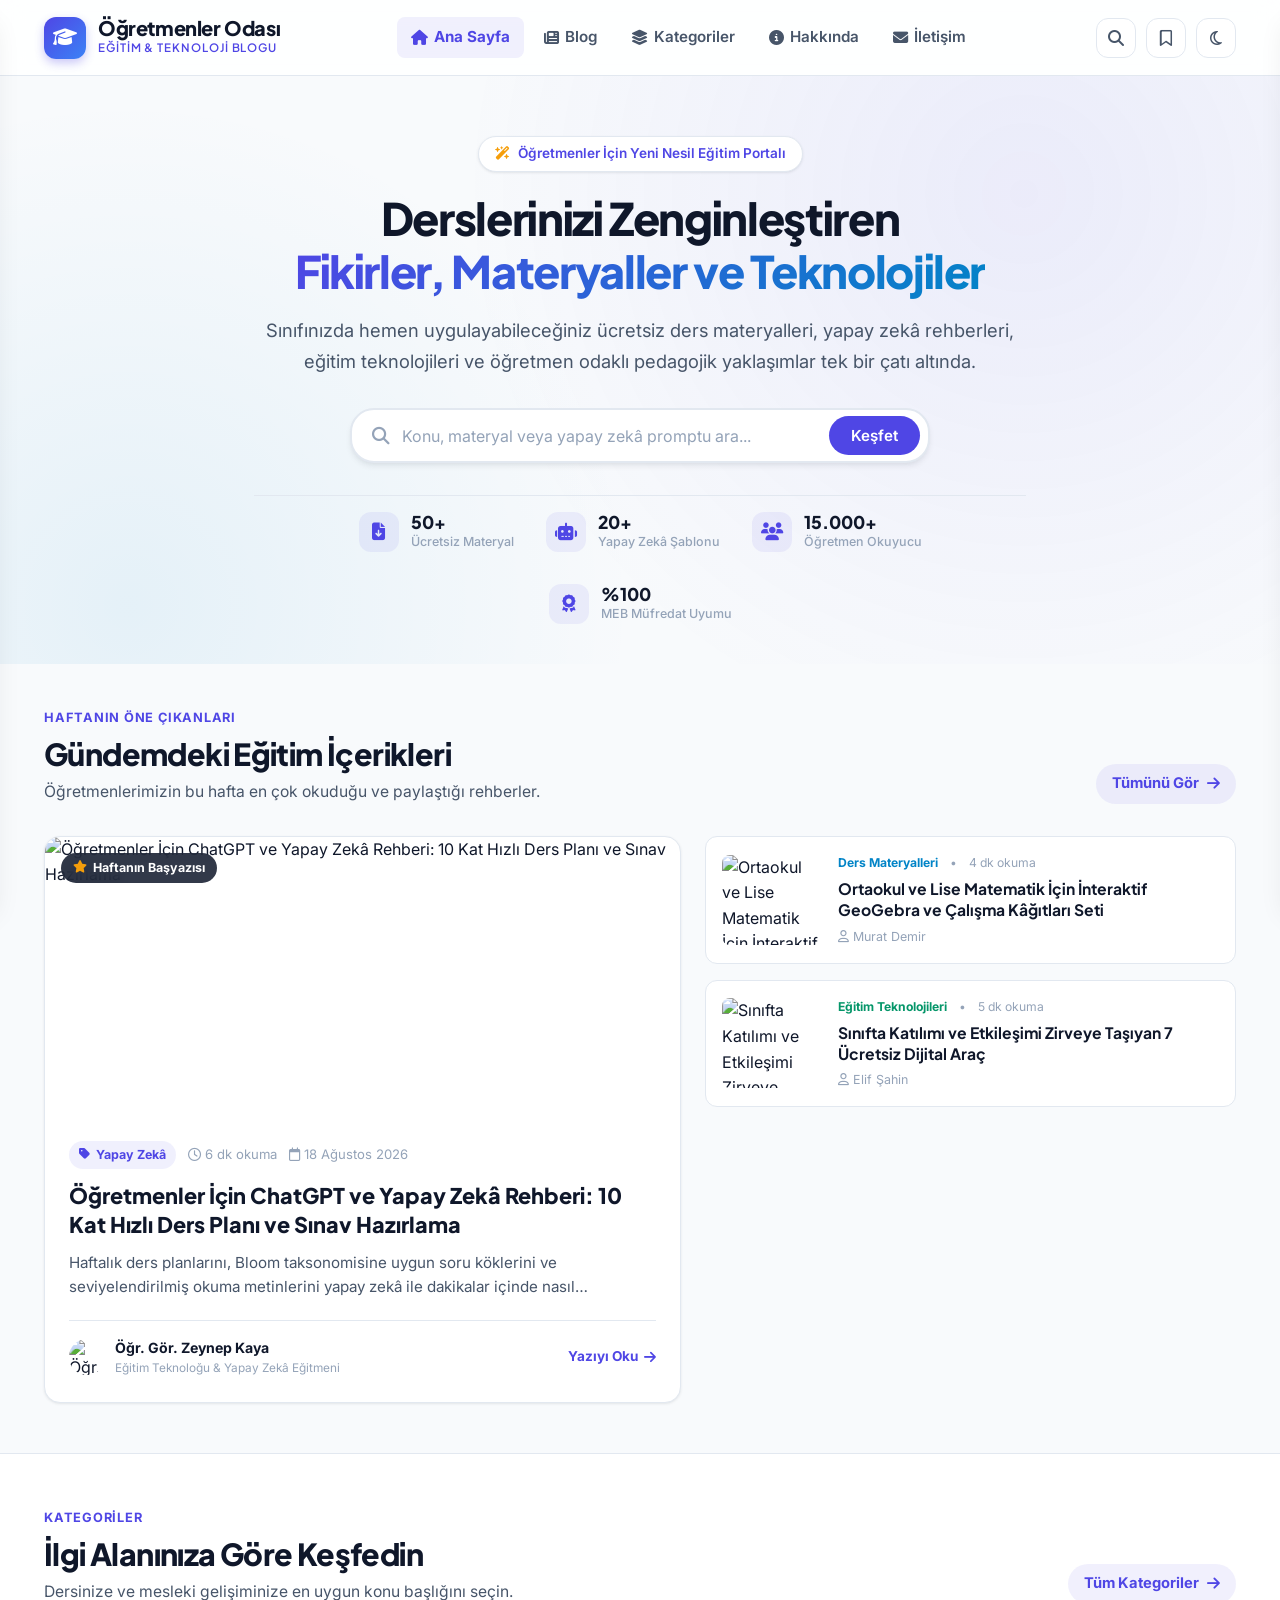
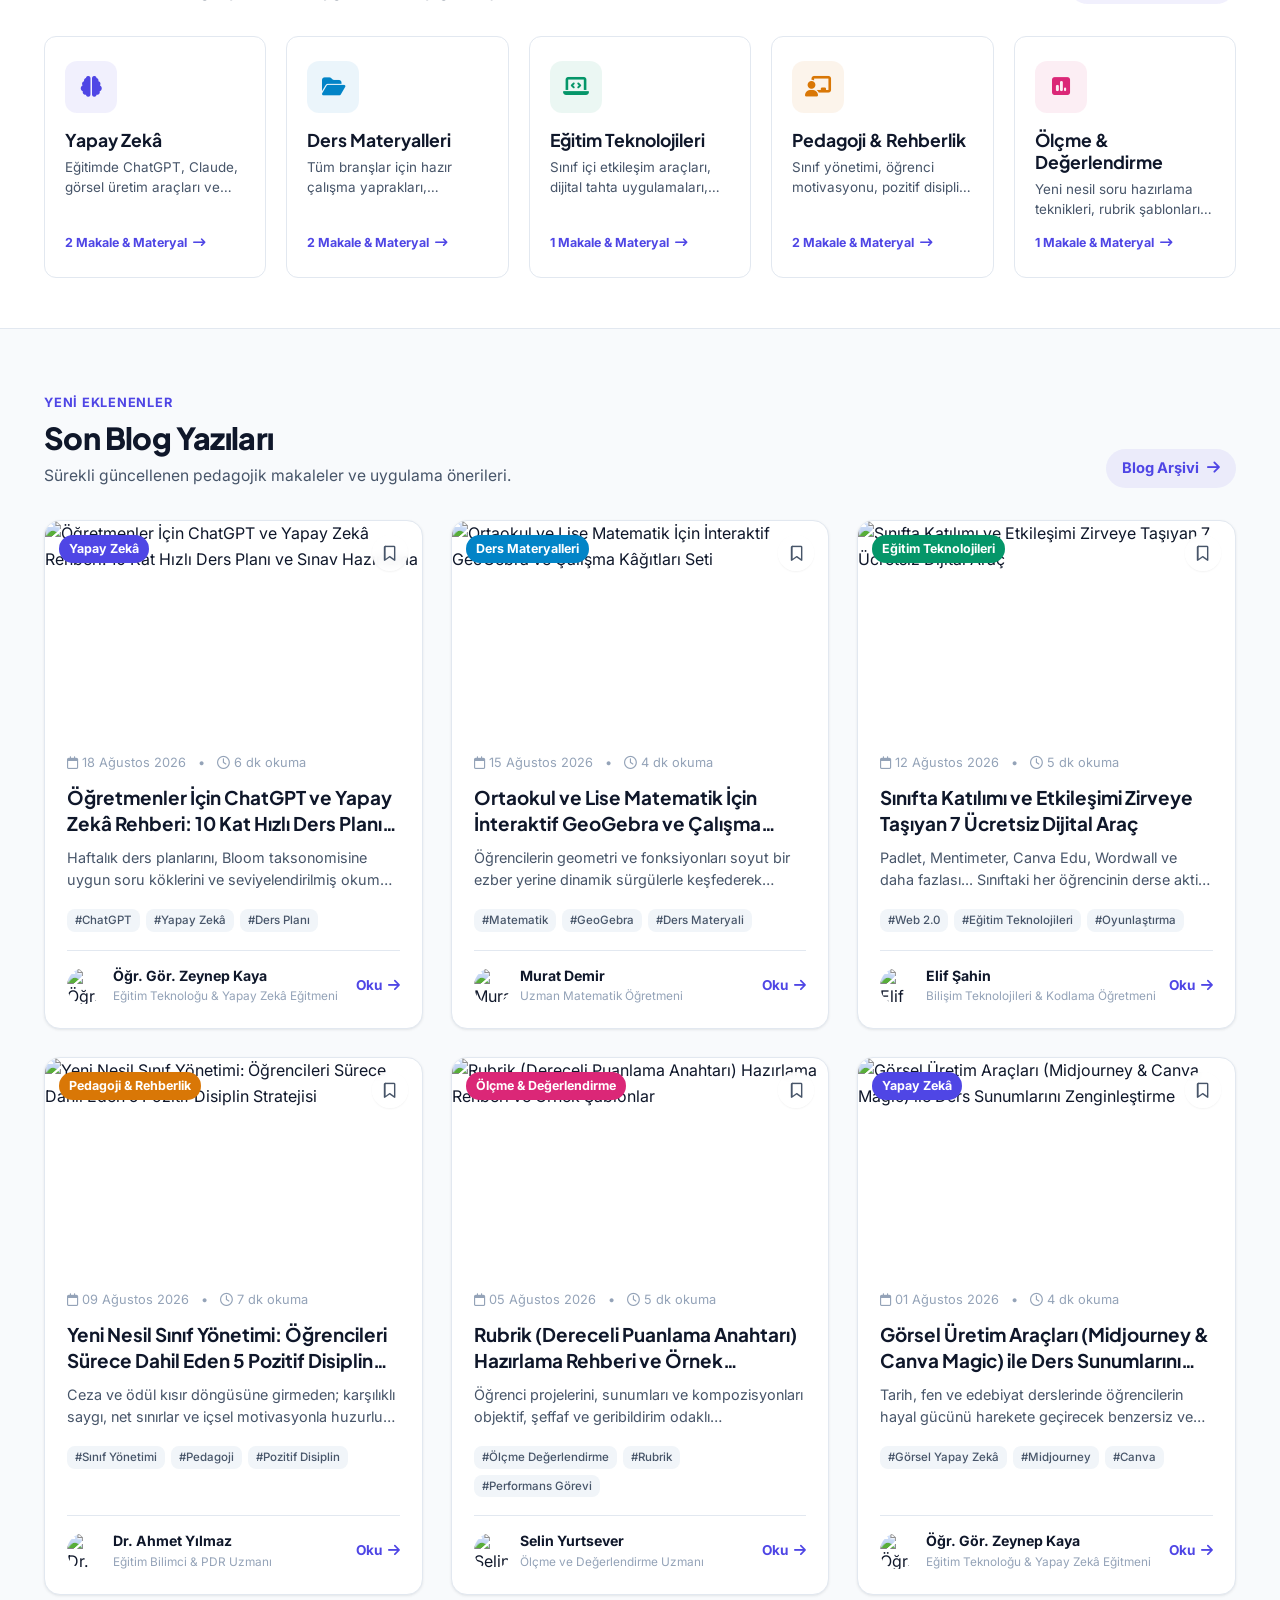
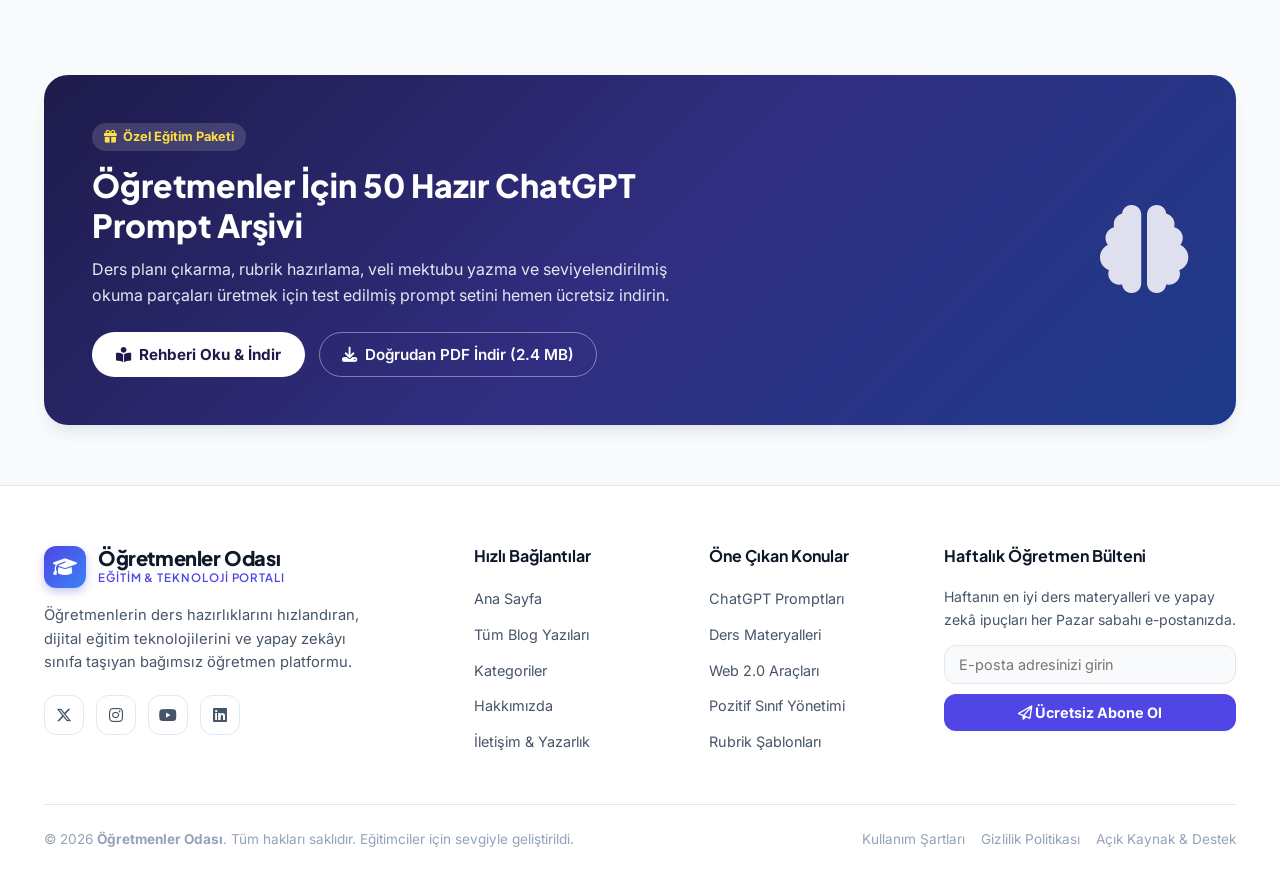
==== index.html @ ae0bd502 "feat: Ogretmenler icin modern egitim blogu web sitesi" ====
<!DOCTYPE html>
<html lang="tr" data-theme="light">
<head>
  <meta charset="UTF-8">
  <meta name="viewport" content="width=device-width, initial-scale=1.0">
  <title>Öğretmenler Odası | Modern Eğitim & Pedagoji Blogu</title>
  <meta name="description" content="Öğretmenler için ders materyalleri, eğitim teknolojileri, sınıfta yapay zekâ uygulamaları ve pedagojik rehberlik platformu.">
  
  <!-- Favicon -->
  <link rel="icon" href="data:image/svg+xml,<svg xmlns=%22http://www.w3.org/2000/svg%22 viewBox=%220 0 100 100%22><text y=%22.9em%22 font-size=%2290%22>🎓</text></svg>">
  
  <!-- FontAwesome 6 (CDN) -->
  <link rel="stylesheet" href="https://cdnjs.cloudflare.com/ajax/libs/font-awesome/6.5.1/css/all.min.css">
  
  <!-- Ana CSS -->
  <link rel="stylesheet" href="styles.css">
</head>
<body>

  <!-- ==========================================================================
       ÜST MENÜ / HEADER
       ========================================================================== -->
  <header class="site-header">
    <div class="container header-inner">
      <!-- Logo -->
      <a href="#home" class="brand-logo" onclick="navigateTo('home')">
        <div class="brand-icon">
          <i class="fa-solid fa-graduation-cap"></i>
        </div>
        <div class="brand-text">
          <span class="brand-title">Öğretmenler Odası</span>
          <span class="brand-subtitle">Eğitim & Teknoloji Blogu</span>
        </div>
      </a>

      <!-- Masaüstü Navigasyon -->
      <nav class="main-nav" aria-label="Ana Menü">
        <a href="#home" class="nav-link active" data-nav="home" onclick="navigateTo('home')">
          <i class="fa-solid fa-house"></i> Ana Sayfa
        </a>
        <a href="#blog" class="nav-link" data-nav="blog" onclick="navigateTo('blog')">
          <i class="fa-solid fa-newspaper"></i> Blog
        </a>
        <a href="#categories" class="nav-link" data-nav="categories" onclick="navigateTo('categories')">
          <i class="fa-solid fa-layer-group"></i> Kategoriler
        </a>
        <a href="#about" class="nav-link" data-nav="about" onclick="navigateTo('about')">
          <i class="fa-solid fa-circle-info"></i> Hakkında
        </a>
        <a href="#contact" class="nav-link" data-nav="contact" onclick="navigateTo('contact')">
          <i class="fa-solid fa-envelope"></i> İletişim
        </a>
      </nav>

      <!-- Aksiyon Butonları -->
      <div class="header-actions">
        <!-- Hızlı Arama Butonu -->
        <button class="icon-btn" id="btn-quick-search" title="Hızlı Arama (Ctrl+K)" aria-label="Arama">
          <i class="fa-solid fa-magnifying-glass"></i>
        </button>

        <!-- Kaydedilen Yazılar (Bookmarks) -->
        <button class="icon-btn" id="btn-open-bookmarks" title="Kaydedilen Yazılarım" aria-label="Kaydedilenler">
          <i class="fa-regular fa-bookmark"></i>
          <span class="badge-count" id="bookmark-badge-count" style="display: none;">0</span>
        </button>

        <!-- Tema Değiştirici (Dark/Light) -->
        <button class="icon-btn" id="theme-toggle-btn" title="Karanlık/Aydınlık Tema" aria-label="Tema Değiştir">
          <i class="fa-regular fa-moon" id="theme-icon"></i>
        </button>

        <!-- Mobil Menü Butonu -->
        <button class="icon-btn mobile-toggle-btn" id="mobile-menu-btn" aria-label="Menüyü Aç">
          <i class="fa-solid fa-bars"></i>
        </button>
      </div>
    </div>
  </header>

  <!-- ==========================================================================
       ANA İÇERİK ALANI (SPA GÖRÜNÜMLERİ)
       ========================================================================== -->
  <main id="app-main">

    <!-- 1. GÖRÜNÜM: ANA SAYFA -->
    <section id="view-home" class="view-section">
      
      <!-- Hero Alanı -->
      <div class="hero-section">
        <div class="container hero-content">
          <div class="hero-pill">
            <i class="fa-solid fa-wand-magic-sparkles"></i> Öğretmenler İçin Yeni Nesil Eğitim Portalı
          </div>
          <h1 class="hero-title">
            Derslerinizi Zenginleştiren <br>
            <span class="gradient-text">Fikirler, Materyaller ve Teknolojiler</span>
          </h1>
          <p class="hero-description">
            Sınıfınızda hemen uygulayabileceğiniz ücretsiz ders materyalleri, yapay zekâ rehberleri, 
            eğitim teknolojileri ve öğretmen odaklı pedagojik yaklaşımlar tek bir çatı altında.
          </p>

          <!-- Arama Kutusu -->
          <div class="hero-search-wrapper">
            <form class="hero-search-form" onsubmit="event.preventDefault(); handleHeroSearch();">
              <i class="fa-solid fa-magnifying-glass"></i>
              <input type="text" id="hero-search-input" placeholder="Konu, materyal veya yapay zekâ promptu ara...">
              <button type="submit" class="btn-search">Keşfet</button>
            </form>
          </div>

          <!-- İstatistikler -->
          <div class="hero-stats">
            <div class="stat-item">
              <div class="stat-icon"><i class="fa-solid fa-file-arrow-down"></i></div>
              <div>
                <div class="stat-number">50+</div>
                <div class="stat-label">Ücretsiz Materyal</div>
              </div>
            </div>
            <div class="stat-item">
              <div class="stat-icon"><i class="fa-solid fa-robot"></i></div>
              <div>
                <div class="stat-number">20+</div>
                <div class="stat-label">Yapay Zekâ Şablonu</div>
              </div>
            </div>
            <div class="stat-item">
              <div class="stat-icon"><i class="fa-solid fa-users"></i></div>
              <div>
                <div class="stat-number">15.000+</div>
                <div class="stat-label">Öğretmen Okuyucu</div>
              </div>
            </div>
            <div class="stat-item">
              <div class="stat-icon"><i class="fa-solid fa-award"></i></div>
              <div>
                <div class="stat-number">%100</div>
                <div class="stat-label">MEB Müfredat Uyumu</div>
              </div>
            </div>
          </div>
        </div>
      </div>

      <!-- Öne Çıkan İçerikler (Featured Posts) -->
      <section class="featured-section">
        <div class="container">
          <div class="section-header">
            <div class="section-header-left">
              <span class="section-tag">Haftanın Öne Çıkanları</span>
              <h2 class="section-title">Gündemdeki Eğitim İçerikleri</h2>
              <p class="section-subtitle">Öğretmenlerimizin bu hafta en çok okuduğu ve paylaştığı rehberler.</p>
            </div>
            <a href="#blog" class="view-all-link" onclick="navigateTo('blog')">
              Tümünü Gör <i class="fa-solid fa-arrow-right"></i>
            </a>
          </div>

          <div class="featured-grid" id="home-featured-grid">
            <!-- JavaScript ile doldurulacak -->
          </div>
        </div>
      </section>

      <!-- Kategoriler Bölümü -->
      <section class="categories-section">
        <div class="container">
          <div class="section-header">
            <div class="section-header-left">
              <span class="section-tag">Kategoriler</span>
              <h2 class="section-title">İlgi Alanınıza Göre Keşfedin</h2>
              <p class="section-subtitle">Dersinize ve mesleki gelişiminize en uygun konu başlığını seçin.</p>
            </div>
            <a href="#categories" class="view-all-link" onclick="navigateTo('categories')">
              Tüm Kategoriler <i class="fa-solid fa-arrow-right"></i>
            </a>
          </div>

          <div class="categories-grid" id="home-categories-grid">
            <!-- JavaScript ile doldurulacak -->
          </div>
        </div>
      </section>

      <!-- Son Eklenen Blog Yazıları -->
      <section class="recent-posts-section">
        <div class="container">
          <div class="section-header">
            <div class="section-header-left">
              <span class="section-tag">Yeni Eklenenler</span>
              <h2 class="section-title">Son Blog Yazıları</h2>
              <p class="section-subtitle">Sürekli güncellenen pedagojik makaleler ve uygulama önerileri.</p>
            </div>
            <a href="#blog" class="view-all-link" onclick="navigateTo('blog')">
              Blog Arşivi <i class="fa-solid fa-arrow-right"></i>
            </a>
          </div>

          <div class="posts-grid" id="home-recent-grid">
            <!-- JavaScript ile doldurulacak -->
          </div>
        </div>
      </section>

      <!-- Haftanın Materyali & Topluluk Çağrısı (Teacher Toolkit Callout) -->
      <div class="container">
        <div class="teacher-toolkit-banner">
          <div class="toolkit-inner">
            <div class="toolkit-left">
              <span class="toolkit-badge">
                <i class="fa-solid fa-gift"></i> Özel Eğitim Paketi
              </span>
              <h3 class="toolkit-title">Öğretmenler İçin 50 Hazır ChatGPT Prompt Arşivi</h3>
              <p class="toolkit-desc">
                Ders planı çıkarma, rubrik hazırlama, veli mektubu yazma ve seviyelendirilmiş okuma parçaları 
                üretmek için test edilmiş prompt setini hemen ücretsiz indirin.
              </p>
              <div class="toolkit-btn-row">
                <button class="btn-primary-light" onclick="openArticleDetail(1)">
                  <i class="fa-solid fa-book-open-reader"></i> Rehberi Oku & İndir
                </button>
                <button class="btn-outline-white" onclick="openDownloadSimulation('Ogretmenler_Icin_50_Hazir_ChatGPT_Prompt_Sablonu.pdf')">
                  <i class="fa-solid fa-download"></i> Doğrudan PDF İndir (2.4 MB)
                </button>
              </div>
            </div>
            <div class="toolkit-right">
              <div style="font-size: 5.5rem; opacity: 0.85; text-align: center;">
                <i class="fa-solid fa-brain"></i>
              </div>
            </div>
          </div>
        </div>
      </div>

    </section>

    <!-- 2. GÖRÜNÜM: BLOG LİSTESİ VE FİLTRELEME -->
    <section id="view-blog" class="view-section page-container" style="display: none;">
      <div class="container">
        <div class="section-header">
          <div class="section-header-left">
            <span class="section-tag">Blog & Materyaller</span>
            <h1 class="section-title">Eğitim Blogu Yazıları</h1>
            <p class="section-subtitle">Arama yapın, kategorilere göre filtreleyin veya ilginizi çeken yazıyı seçin.</p>
          </div>
        </div>

        <!-- Filtreleme ve Arama Barı -->
        <div class="blog-filter-bar">
          <div class="filter-top-row">
            <!-- Canlı Arama Input -->
            <div class="search-input-box">
              <i class="fa-solid fa-magnifying-glass"></i>
              <input type="text" id="blog-search-input" placeholder="Başlık, etiket veya yazar ara..." oninput="handleFilterChange()">
            </div>

            <!-- Sıralama Dropdown -->
            <div class="sort-dropdown">
              <select id="blog-sort-select" onchange="handleFilterChange()">
                <option value="newest">En Yeniler</option>
                <option value="popular">En Çok Okunanlar</option>
                <option value="likes">En Çok Beğenilenler</option>
              </select>
            </div>
          </div>

          <!-- Kategori Hapları (Pills) -->
          <div class="category-pills-row" id="blog-category-pills">
            <!-- JavaScript ile doldurulacak -->
          </div>
        </div>

        <!-- Sonuç Bilgisi -->
        <div class="results-info-bar">
          <span id="results-count-text">Yazılar yükleniyor...</span>
          <button id="btn-clear-filters" class="reading-btn" style="display:none;" onclick="resetBlogFilters()">
            <i class="fa-solid fa-xmark"></i> Filtreleri Temizle
          </button>
        </div>

        <!-- Blog Kartları Grid -->
        <div class="posts-grid" id="blog-posts-grid">
          <!-- JavaScript ile doldurulacak -->
        </div>

        <!-- Boş Sonuç Durumu -->
        <div class="empty-state" id="blog-empty-state" style="display: none;">
          <div class="empty-icon"><i class="fa-solid fa-search"></i></div>
          <h3>Aradığınız kriterlere uygun yazı bulunamadı</h3>
          <p style="color: var(--text-secondary); margin: 8px 0 16px;">Farklı bir arama terimi deneyebilir veya filtreleri sıfırlayabilirsiniz.</p>
          <button class="btn-primary-light" onclick="resetBlogFilters()">Tüm Yazıları Göster</button>
        </div>
      </div>
    </section>

    <!-- 3. GÖRÜNÜM: KATEGORİLER DETAY REHBERİ -->
    <section id="view-categories" class="view-section page-container" style="display: none;">
      <div class="container">
        <div class="section-header">
          <div class="section-header-left">
            <span class="section-tag">Kategori Rehberi</span>
            <h1 class="section-title">Tüm Eğitim Kategorileri</h1>
            <p class="section-subtitle">İhtiyacınız olan alandaki tüm pedagojik kaynakları ve yazıları listeleyin.</p>
          </div>
        </div>

        <div class="categories-grid" id="full-categories-grid" style="grid-template-columns: repeat(auto-fill, minmax(280px, 1fr));">
          <!-- JavaScript ile doldurulacak -->
        </div>
      </div>
    </section>

    <!-- 4. GÖRÜNÜM: HAKKINDA SAYFASI -->
    <section id="view-about" class="view-section page-container" style="display: none;">
      <div class="container">
        <div class="about-hero">
          <span class="section-tag">Misyonumuz & Vizyonumuz</span>
          <h1 class="section-title" style="font-size: 2.4rem; margin: 10px 0 16px;">Öğretmenlerin Yanında, Geleceğin Sınıflarında</h1>
          <p class="section-subtitle" style="font-size: 1.1rem; line-height: 1.7;">
            Öğretmenler Odası; eğitimcilerin ders hazırlık süreçlerini kolaylaştırmak, dijital pedagojiyi sınıflara taşımak 
            ve öğretmenler arası mesleki dayanışmayı güçlendirmek amacıyla kurulmuş bağımsız bir eğitim platformudur.
          </p>
        </div>

        <!-- Değerlerimiz -->
        <div class="about-values-grid">
          <div class="value-card">
            <div class="value-icon"><i class="fa-solid fa-shield-halved"></i></div>
            <h3>Pedagojik Güvenilirlik</h3>
            <p style="color: var(--text-secondary); font-size: 0.92rem; margin-top: 8px;">
              Paylaşılan her içerik ve materyal, sınıf ortamında test edilmiş ve MEB kazanımlarıyla uyumluluğu doğrulanmış pedagojik temellere dayanır.
            </p>
          </div>
          <div class="value-card">
            <div class="value-icon" style="background: rgba(16, 185, 129, 0.1); color: var(--accent-green);">
              <i class="fa-solid fa-box-open"></i>
            </div>
            <h3>Pratik ve Uygulanabilir</h3>
            <p style="color: var(--text-secondary); font-size: 0.92rem; margin-top: 8px;">
              Teorik bilgi kalabalığı yerine, yarın sabah ilk dersinizde akıllı tahtada hemen kullanabileceğiniz somut çalışma kağıtları ve hazır araçlar sunuyoruz.
            </p>
          </div>
          <div class="value-card">
            <div class="value-icon" style="background: rgba(2, 132, 199, 0.1); color: var(--secondary);">
              <i class="fa-solid fa-handshake-angle"></i>
            </div>
            <h3>Açık ve Ücretsiz Paylaşım</h3>
            <p style="color: var(--text-secondary); font-size: 0.92rem; margin-top: 8px;">
              Eğitimde fırsat eşitliğini destekliyor; tüm öğretmenlerimizin ders materyallerine sınırsız ve ücretsiz erişmesini savunuyoruz.
            </p>
          </div>
        </div>

        <!-- Yazar ve Editör Kadrosu -->
        <div class="section-header" style="margin-top: 60px;">
          <div class="section-header-left">
            <span class="section-tag">Yazarlarımız</span>
            <h2 class="section-title">Eğitimci ve Uzman Kadromuz</h2>
            <p class="section-subtitle">Farklı branş ve kademelerden deneyimli öğretmenlerimiz ve akademisyenlerimiz.</p>
          </div>
        </div>

        <div class="authors-grid" id="about-authors-grid">
          <!-- JavaScript ile doldurulacak -->
        </div>
      </div>
    </section>

    <!-- 5. GÖRÜNÜM: İLETİŞİM VE SSS SAYFASI -->
    <section id="view-contact" class="view-section page-container" style="display: none;">
      <div class="container">
        <div class="section-header">
          <div class="section-header-left">
            <span class="section-tag">Bize Ulaşın</span>
            <h1 class="section-title">İletişim & Katkıda Bulunun</h1>
            <p class="section-subtitle">Sorularınız, materyal önerileriniz veya blog yazarlığı başvurunuz için bize mesaj bırakın.</p>
          </div>
        </div>

        <div class="contact-layout">
          <!-- İletişim Formu -->
          <div class="contact-card">
            <h3 style="font-size: 1.3rem; margin-bottom: 20px; font-weight: 800;">
              <i class="fa-regular fa-paper-plane" style="color: var(--primary); margin-right: 8px;"></i> Mesaj Gönderin
            </h3>
            <form id="contact-form" onsubmit="handleContactSubmit(event)">
              <div class="form-group">
                <label class="form-label" for="contact-name">Adınız Soyadınız *</label>
                <input type="text" id="contact-name" class="form-control" placeholder="Örn: Ayşe Yılmaz" required>
              </div>

              <div class="form-group">
                <label class="form-label" for="contact-email">E-posta Adresiniz *</label>
                <input type="email" id="contact-email" class="form-control" placeholder="ornek@ogretmen.meb.k12.tr" required>
              </div>

              <div class="form-group">
                <label class="form-label" for="contact-branch">Branşınız / Görev Yaptığınız Kademe</label>
                <select id="contact-branch" class="form-control">
                  <option value="sinif">Sınıf Öğretmeni</option>
                  <option value="matematik">Matematik</option>
                  <option value="fen">Fen Bilimleri / Fizik / Kimya / Biyoloji</option>
                  <option value="turkce">Türkçe / Türk Dili ve Edebiyatı</option>
                  <option value="ingilizce">Yabancı Dil</option>
                  <option value="bilisim">Bilişim Teknolojileri</option>
                  <option value="pdr">Rehberlik & Psikolojik Danışmanlık</option>
                  <option value="diger">Diğer Branşlar</option>
                </select>
              </div>

              <div class="form-group">
                <label class="form-label" for="contact-subject">Konu *</label>
                <input type="text" id="contact-subject" class="form-control" placeholder="Örn: Yapay Zekâ Materyali Paylaşımı" required>
              </div>

              <div class="form-group">
                <label class="form-label" for="contact-message">Mesajınız *</label>
                <textarea id="contact-message" class="form-control" placeholder="Mesajınızı, önerinizi veya paylaşmak istediğiniz materyal detayını yazın..." required></textarea>
              </div>

              <button type="submit" class="btn-submit">
                <i class="fa-solid fa-paper-plane"></i> Mesajı Gönder
              </button>
            </form>
          </div>

          <!-- SSS & İletişim Bilgileri -->
          <div>
            <h3 style="font-size: 1.3rem; margin-bottom: 20px; font-weight: 800;">
              <i class="fa-regular fa-circle-question" style="color: var(--primary); margin-right: 8px;"></i> Sıkça Sorulan Sorular
            </h3>
            
            <div class="faq-accordion" id="faq-container">
              <!-- JavaScript ile doldurulacak -->
            </div>

            <!-- Doğrudan İletişim Kutusu -->
            <div style="margin-top: 30px; padding: 24px; background: var(--bg-card); border-radius: var(--radius-lg); border: 1px solid var(--border-subtle);">
              <h4 style="font-size: 1.05rem; margin-bottom: 12px; font-weight: 700;">Topluluk E-postası</h4>
              <p style="color: var(--text-secondary); font-size: 0.9rem; margin-bottom: 12px;">
                Resmi yazışmalar ve kurumsal işbirlikleri için doğrudan bize e-posta yoluyla ulaşabilirsiniz:
              </p>
              <a href="mailto:iletisim@ogretmenlerodasi.org" style="color: var(--primary); font-weight: 700; font-size: 0.95rem; display: inline-flex; align-items: center; gap: 8px;">
                <i class="fa-regular fa-envelope"></i> iletisim@ogretmenlerodasi.org
              </a>
            </div>
          </div>
        </div>
      </div>
    </section>

  </main>

  <!-- ==========================================================================
       BLOG DETAY / OKUYUCU MODAL (SINGLE POST VIEW)
       ========================================================================== -->
  <div class="modal-overlay" id="article-modal" onclick="handleModalBackdropClick(event)">
    <article class="article-modal" role="dialog" aria-modal="true">
      <!-- Modal Üst Çubuk -->
      <div class="article-modal-header">
        <button class="reading-btn" onclick="closeArticleModal()" title="Kapat">
          <i class="fa-solid fa-arrow-left"></i> Geri Dön
        </button>

        <div class="reading-actions">
          <!-- Yazı Boyutu Değiştirici -->
          <button class="reading-btn" id="btn-toggle-font" onclick="toggleFontSize()" title="Yazı Boyutunu Değiştir">
            <i class="fa-solid fa-font"></i> Boyut
          </button>

          <!-- Yer İmi Butonu -->
          <button class="reading-btn" id="btn-modal-bookmark" onclick="toggleModalBookmark()" title="Yer İmlerine Ekle">
            <i class="fa-regular fa-bookmark"></i> <span id="modal-bookmark-text">Kaydet</span>
          </button>

          <!-- Bağlantı Kopyala / Paylaş -->
          <button class="reading-btn" onclick="shareCurrentArticle()" title="Bağlantıyı Kopyala">
            <i class="fa-solid fa-share-nodes"></i> Paylaş
          </button>

          <!-- Kapat Çarpı -->
          <button class="icon-btn" onclick="closeArticleModal()" aria-label="Kapat" style="width: 32px; height: 32px;">
            <i class="fa-solid fa-xmark"></i>
          </button>
        </div>
      </div>

      <!-- Modal İçeriği -->
      <div class="article-modal-body" id="article-modal-body">
        <!-- JavaScript ile dinamik olarak doldurulacak -->
      </div>
    </article>
  </div>

  <!-- ==========================================================================
       KAYDEDİLENLER (BOOKMARKS) DRAWER
       ========================================================================== -->
  <div class="drawer-backdrop" id="bookmarks-backdrop" onclick="closeBookmarksDrawer()"></div>
  <aside class="side-drawer" id="bookmarks-drawer" aria-label="Kaydedilen Yazılar">
    <div class="drawer-header">
      <h3 class="drawer-title">
        <i class="fa-solid fa-bookmark" style="color: var(--primary);"></i> Kaydedilen Yazılarım
      </h3>
      <button class="icon-btn" onclick="closeBookmarksDrawer()" aria-label="Kapat" style="width: 32px; height: 32px;">
        <i class="fa-solid fa-xmark"></i>
      </button>
    </div>
    <div class="drawer-body" id="bookmarks-drawer-body">
      <!-- JavaScript ile doldurulacak -->
    </div>
  </aside>

  <!-- ==========================================================================
       MOBİL MENÜ DRAWER
       ========================================================================== -->
  <div class="drawer-backdrop" id="mobile-drawer-backdrop" onclick="closeMobileMenu()"></div>
  <aside class="side-drawer" id="mobile-drawer" style="right: auto; left: 0; transform: translateX(-100%);" aria-label="Mobil Menü">
    <div class="drawer-header">
      <div class="brand-logo">
        <div class="brand-icon" style="width:34px; height:34px; font-size:1rem;">
          <i class="fa-solid fa-graduation-cap"></i>
        </div>
        <span class="brand-title" style="font-size: 1.1rem;">Öğretmenler Odası</span>
      </div>
      <button class="icon-btn" onclick="closeMobileMenu()" aria-label="Kapat" style="width: 32px; height: 32px;">
        <i class="fa-solid fa-xmark"></i>
      </button>
    </div>
    <div class="drawer-body" style="gap: 8px;">
      <a href="#home" class="nav-link" onclick="navigateTo('home'); closeMobileMenu();">
        <i class="fa-solid fa-house"></i> Ana Sayfa
      </a>
      <a href="#blog" class="nav-link" onclick="navigateTo('blog'); closeMobileMenu();">
        <i class="fa-solid fa-newspaper"></i> Blog Yazıları
      </a>
      <a href="#categories" class="nav-link" onclick="navigateTo('categories'); closeMobileMenu();">
        <i class="fa-solid fa-layer-group"></i> Kategoriler
      </a>
      <a href="#about" class="nav-link" onclick="navigateTo('about'); closeMobileMenu();">
        <i class="fa-solid fa-circle-info"></i> Hakkında
      </a>
      <a href="#contact" class="nav-link" onclick="navigateTo('contact'); closeMobileMenu();">
        <i class="fa-solid fa-envelope"></i> İletişim
      </a>

      <hr style="border: 0; border-top: 1px solid var(--border-subtle); margin: 16px 0;">
      
      <div style="font-size: 0.82rem; font-weight: 700; color: var(--text-muted); text-transform: uppercase; margin-bottom: 8px;">
        Popüler Kategoriler
      </div>
      <button class="nav-link" onclick="filterByCategory('yapay-zeka'); closeMobileMenu();" style="text-align:left; width: 100%;">
        <i class="fa-solid fa-brain" style="color: var(--primary);"></i> Yapay Zekâ
      </button>
      <button class="nav-link" onclick="filterByCategory('ders-materyalleri'); closeMobileMenu();" style="text-align:left; width: 100%;">
        <i class="fa-solid fa-folder-open" style="color: var(--secondary);"></i> Ders Materyalleri
      </button>
      <button class="nav-link" onclick="filterByCategory('egitim-teknolojileri'); closeMobileMenu();" style="text-align:left; width: 100%;">
        <i class="fa-solid fa-laptop-code" style="color: var(--accent-green);"></i> Eğitim Teknolojileri
      </button>
    </div>
  </aside>

  <!-- ==========================================================================
       TOAST BİLDİRİM KAPSAYICISI
       ========================================================================== -->
  <div class="toast-container" id="toast-container"></div>

  <!-- ==========================================================================
       SİTE ALTI / FOOTER
       ========================================================================== -->
  <footer class="site-footer">
    <div class="container">
      <div class="footer-top">
        <div class="footer-brand">
          <div class="brand-logo">
            <div class="brand-icon">
              <i class="fa-solid fa-graduation-cap"></i>
            </div>
            <div class="brand-text">
              <span class="brand-title">Öğretmenler Odası</span>
              <span class="brand-subtitle">Eğitim & Teknoloji Portalı</span>
            </div>
          </div>
          <p>
            Öğretmenlerin ders hazırlıklarını hızlandıran, dijital eğitim teknolojilerini ve yapay zekâyı 
            sınıfa taşıyan bağımsız öğretmen platformu.
          </p>
          <div style="display: flex; gap: 12px;">
            <a href="#" class="icon-btn" title="Twitter / X" aria-label="Twitter"><i class="fa-brands fa-x-twitter"></i></a>
            <a href="#" class="icon-btn" title="Instagram" aria-label="Instagram"><i class="fa-brands fa-instagram"></i></a>
            <a href="#" class="icon-btn" title="YouTube" aria-label="YouTube"><i class="fa-brands fa-youtube"></i></a>
            <a href="#" class="icon-btn" title="LinkedIn" aria-label="LinkedIn"><i class="fa-brands fa-linkedin"></i></a>
          </div>
        </div>

        <div>
          <h4 class="footer-col-title">Hızlı Bağlantılar</h4>
          <ul class="footer-links">
            <li><a href="#home" onclick="navigateTo('home')">Ana Sayfa</a></li>
            <li><a href="#blog" onclick="navigateTo('blog')">Tüm Blog Yazıları</a></li>
            <li><a href="#categories" onclick="navigateTo('categories')">Kategoriler</a></li>
            <li><a href="#about" onclick="navigateTo('about')">Hakkımızda</a></li>
            <li><a href="#contact" onclick="navigateTo('contact')">İletişim & Yazarlık</a></li>
          </ul>
        </div>

        <div>
          <h4 class="footer-col-title">Öne Çıkan Konular</h4>
          <ul class="footer-links">
            <li><a href="#blog" onclick="filterByCategory('yapay-zeka')">ChatGPT Promptları</a></li>
            <li><a href="#blog" onclick="filterByCategory('ders-materyalleri')">Ders Materyalleri</a></li>
            <li><a href="#blog" onclick="filterByCategory('egitim-teknolojileri')">Web 2.0 Araçları</a></li>
            <li><a href="#blog" onclick="filterByCategory('pedagoji-rehberlik')">Pozitif Sınıf Yönetimi</a></li>
            <li><a href="#blog" onclick="filterByCategory('olcme-degerlendirme')">Rubrik Şablonları</a></li>
          </ul>
        </div>

        <div>
          <h4 class="footer-col-title">Haftalık Öğretmen Bülteni</h4>
          <p style="color: var(--text-secondary); font-size: 0.88rem; margin-bottom: 14px;">
            Haftanın en iyi ders materyalleri ve yapay zekâ ipuçları her Pazar sabahı e-postanızda.
          </p>
          <form class="newsletter-form" onsubmit="handleNewsletterSubmit(event)">
            <input type="email" class="newsletter-input" id="newsletter-email" placeholder="E-posta adresinizi girin" required>
            <button type="submit" class="btn-newsletter">
              <i class="fa-regular fa-paper-plane"></i> Ücretsiz Abone Ol
            </button>
          </form>
        </div>
      </div>

      <div class="footer-bottom">
        <div>
          © 2026 <strong>Öğretmenler Odası</strong>. Tüm hakları saklıdır. Eğitimciler için sevgiyle geliştirildi.
        </div>
        <div style="display: flex; gap: 16px;">
          <a href="#about" onclick="navigateTo('about')">Kullanım Şartları</a>
          <a href="#about" onclick="navigateTo('about')">Gizlilik Politikası</a>
          <a href="#contact" onclick="navigateTo('contact')">Açık Kaynak & Destek</a>
        </div>
      </div>
    </div>
  </footer>

  <!-- Veri Dosyası -->
  <script src="data/posts.js"></script>
  <!-- Ana JavaScript Uygulaması -->
  <script src="app.js"></script>
</body>
</html>
---- styles.css ----
/* ==========================================================================
   ÖĞRETMENLER İÇİN EĞİTİM BLOGU - MODERN TASARIM SİSTEMİ (STYLES.CSS)
   ========================================================================== */

/* Google Fonts Import */
@import url('https://fonts.googleapis.com/css2?family=Inter:wght@300;400;500;600;700&family=Plus+Jakarta+Sans:wght@500;600;700;800&family=Fira+Code:wght@400;500&display=swap');

:root {
  /* Renk Paleti - Light Mode */
  --primary: #4f46e5;
  --primary-hover: #4338ca;
  --primary-light: rgba(79, 70, 229, 0.08);
  --primary-border: rgba(79, 70, 229, 0.2);

  --secondary: #0284c7;
  --secondary-light: rgba(2, 132, 199, 0.08);

  --accent-green: #10b981;
  --accent-amber: #f59e0b;
  --accent-rose: #f43f5e;

  /* Zemin ve Yüzeyler */
  --bg-main: #f8fafc;
  --bg-surface: #ffffff;
  --bg-card: #ffffff;
  --bg-elevated: #ffffff;
  --bg-muted: #f1f5f9;
  --bg-input: #f8fafc;

  /* Metin Renkleri */
  --text-primary: #0f172a;
  --text-secondary: #475569;
  --text-muted: #94a3b8;
  --text-inverse: #ffffff;

  /* Çerçeve & Ayırıcılar */
  --border-subtle: #e2e8f0;
  --border-strong: #cbd5e1;

  /* Gölgeler */
  --shadow-xs: 0 1px 2px 0 rgba(0, 0, 0, 0.05);
  --shadow-sm: 0 1px 3px 0 rgba(15, 23, 42, 0.08), 0 1px 2px -1px rgba(15, 23, 42, 0.05);
  --shadow-md: 0 4px 6px -1px rgba(15, 23, 42, 0.08), 0 2px 4px -2px rgba(15, 23, 42, 0.05);
  --shadow-lg: 0 10px 15px -3px rgba(15, 23, 42, 0.08), 0 4px 6px -4px rgba(15, 23, 42, 0.04);
  --shadow-xl: 0 20px 25px -5px rgba(15, 23, 42, 0.08), 0 8px 10px -6px rgba(15, 23, 42, 0.04);
  --shadow-card-hover: 0 12px 24px -4px rgba(79, 70, 229, 0.12), 0 4px 8px -2px rgba(15, 23, 42, 0.06);

  /* Tipografi */
  --font-sans: 'Inter', -apple-system, BlinkMacSystemFont, 'Segoe UI', Roboto, sans-serif;
  --font-heading: 'Plus Jakarta Sans', -apple-system, BlinkMacSystemFont, sans-serif;
  --font-mono: 'Fira Code', monospace;

  /* Boyutlar ve Geçişler */
  --radius-sm: 8px;
  --radius-md: 12px;
  --radius-lg: 16px;
  --radius-xl: 24px;
  --radius-full: 9999px;

  --transition-fast: 0.15s ease;
  --transition-normal: 0.25s cubic-bezier(0.4, 0, 0.2, 1);
  --transition-slow: 0.4s cubic-bezier(0.4, 0, 0.2, 1);

  --max-width: 1240px;
  --header-height: 76px;
}

/* Dark Mode Teması */
[data-theme="dark"] {
  --primary: #6366f1;
  --primary-hover: #818cf8;
  --primary-light: rgba(99, 102, 241, 0.15);
  --primary-border: rgba(99, 102, 241, 0.3);

  --secondary: #38bdf8;
  --secondary-light: rgba(56, 189, 248, 0.12);

  --bg-main: #0b0f19;
  --bg-surface: #111827;
  --bg-card: #151d2f;
  --bg-elevated: #1e293b;
  --bg-muted: #1e293b;
  --bg-input: #151d2f;

  --text-primary: #f8fafc;
  --text-secondary: #cbd5e1;
  --text-muted: #64748b;

  --border-subtle: #1e293b;
  --border-strong: #334155;

  --shadow-sm: 0 1px 3px 0 rgba(0, 0, 0, 0.4);
  --shadow-md: 0 4px 6px -1px rgba(0, 0, 0, 0.5);
  --shadow-lg: 0 10px 15px -3px rgba(0, 0, 0, 0.6);
  --shadow-card-hover: 0 14px 28px -4px rgba(0, 0, 0, 0.7), 0 0 15px rgba(99, 102, 241, 0.2);
}

/* ==========================================================================
   GENEL SIFIRLAMA & TEMEL STILLER
   ========================================================================== */
*, *::before, *::after {
  box-sizing: border-box;
  margin: 0;
  padding: 0;
}

html {
  font-size: 16px;
  scroll-behavior: smooth;
  -webkit-text-size-adjust: 100%;
}

body {
  font-family: var(--font-sans);
  background-color: var(--bg-main);
  color: var(--text-primary);
  line-height: 1.6;
  min-height: 100vh;
  display: flex;
  flex-direction: column;
  transition: background-color var(--transition-normal), color var(--transition-normal);
  overflow-x: hidden;
}

a {
  color: inherit;
  text-decoration: none;
  transition: color var(--transition-fast);
}

img {
  max-width: 100%;
  height: auto;
  display: block;
}

button, input, select, textarea {
  font-family: inherit;
  font-size: inherit;
  outline: none;
  border: none;
}

button {
  cursor: pointer;
  background: none;
}

h1, h2, h3, h4, h5, h6 {
  font-family: var(--font-heading);
  color: var(--text-primary);
  font-weight: 700;
  line-height: 1.25;
}

.container {
  width: 100%;
  max-width: var(--max-width);
  margin: 0 auto;
  padding: 0 24px;
}

/* ==========================================================================
   HEADER & NAVBAR
   ========================================================================== */
.site-header {
  position: sticky;
  top: 0;
  z-index: 1000;
  background: rgba(255, 255, 255, 0.85);
  backdrop-filter: blur(12px);
  -webkit-backdrop-filter: blur(12px);
  border-bottom: 1px solid var(--border-subtle);
  height: var(--header-height);
  transition: background-color var(--transition-normal), border-color var(--transition-normal);
}

[data-theme="dark"] .site-header {
  background: rgba(17, 24, 39, 0.88);
}

.header-inner {
  display: flex;
  align-items: center;
  justify-content: space-between;
  height: 100%;
  gap: 20px;
}

/* Logo */
.brand-logo {
  display: flex;
  align-items: center;
  gap: 12px;
  text-decoration: none;
  font-family: var(--font-heading);
  font-weight: 800;
  font-size: 1.25rem;
  color: var(--text-primary);
}

.brand-icon {
  width: 42px;
  height: 42px;
  background: linear-gradient(135deg, var(--primary) 0%, #3b82f6 100%);
  color: #ffffff;
  border-radius: var(--radius-md);
  display: flex;
  align-items: center;
  justify-content: center;
  font-size: 1.2rem;
  box-shadow: 0 4px 10px rgba(79, 70, 229, 0.3);
}

.brand-text {
  display: flex;
  flex-direction: column;
}

.brand-title {
  letter-spacing: -0.02em;
  font-weight: 800;
  line-height: 1.1;
}

.brand-subtitle {
  font-size: 0.72rem;
  font-weight: 600;
  color: var(--primary);
  text-transform: uppercase;
  letter-spacing: 0.08em;
}

/* Navigasyon Linkleri */
.main-nav {
  display: flex;
  align-items: center;
  gap: 6px;
}

.nav-link {
  font-weight: 600;
  font-size: 0.95rem;
  color: var(--text-secondary);
  padding: 8px 14px;
  border-radius: var(--radius-sm);
  transition: all var(--transition-fast);
  display: flex;
  align-items: center;
  gap: 6px;
}

.nav-link:hover {
  color: var(--primary);
  background-color: var(--primary-light);
}

.nav-link.active {
  color: var(--primary);
  background-color: var(--primary-light);
  font-weight: 700;
}

/* Header Sağ Butonlar */
.header-actions {
  display: flex;
  align-items: center;
  gap: 10px;
}

.icon-btn {
  width: 40px;
  height: 40px;
  border-radius: var(--radius-md);
  border: 1px solid var(--border-subtle);
  background: var(--bg-surface);
  color: var(--text-secondary);
  display: flex;
  align-items: center;
  justify-content: center;
  font-size: 1rem;
  transition: all var(--transition-fast);
  position: relative;
}

.icon-btn:hover {
  color: var(--primary);
  border-color: var(--primary-border);
  background: var(--primary-light);
  transform: translateY(-1px);
}

.badge-count {
  position: absolute;
  top: -4px;
  right: -4px;
  background: var(--primary);
  color: #fff;
  font-size: 0.68rem;
  font-weight: 700;
  width: 18px;
  height: 18px;
  border-radius: 50%;
  display: flex;
  align-items: center;
  justify-content: center;
}

.mobile-toggle-btn {
  display: none;
}

/* ==========================================================================
   HERO BÖLÜMÜ (ANA SAYFA)
   ========================================================================== */
.hero-section {
  padding: 60px 0 40px;
  position: relative;
  overflow: hidden;
  background: radial-gradient(circle at 80% 20%, var(--primary-light) 0%, transparent 50%),
              radial-gradient(circle at 10% 90%, var(--secondary-light) 0%, transparent 40%);
}

.hero-content {
  text-align: center;
  max-width: 820px;
  margin: 0 auto;
}

.hero-pill {
  display: inline-flex;
  align-items: center;
  gap: 8px;
  background: var(--bg-surface);
  border: 1px solid var(--border-subtle);
  padding: 6px 16px;
  border-radius: var(--radius-full);
  font-size: 0.85rem;
  font-weight: 600;
  color: var(--primary);
  box-shadow: var(--shadow-sm);
  margin-bottom: 20px;
}

.hero-pill i {
  color: var(--accent-amber);
}

.hero-title {
  font-size: 2.8rem;
  font-weight: 800;
  letter-spacing: -0.03em;
  margin-bottom: 18px;
  color: var(--text-primary);
  line-height: 1.18;
}

.hero-title .gradient-text {
  background: linear-gradient(135deg, var(--primary) 0%, #0284c7 100%);
  -webkit-background-clip: text;
  -webkit-text-fill-color: transparent;
}

.hero-description {
  font-size: 1.15rem;
  color: var(--text-secondary);
  line-height: 1.65;
  margin-bottom: 32px;
  font-weight: 400;
}

/* Hero Arama Kutusu */
.hero-search-wrapper {
  max-width: 580px;
  margin: 0 auto 32px;
  position: relative;
}

.hero-search-form {
  display: flex;
  align-items: center;
  background: var(--bg-surface);
  border: 2px solid var(--border-subtle);
  border-radius: var(--radius-xl);
  padding: 6px 8px 6px 20px;
  box-shadow: var(--shadow-md);
  transition: all var(--transition-fast);
}

.hero-search-form:focus-within {
  border-color: var(--primary);
  box-shadow: 0 0 0 4px var(--primary-light), var(--shadow-md);
}

.hero-search-form i {
  color: var(--text-muted);
  font-size: 1.1rem;
  margin-right: 12px;
}

.hero-search-form input {
  flex: 1;
  background: transparent;
  color: var(--text-primary);
  font-size: 1rem;
}

.hero-search-form input::placeholder {
  color: var(--text-muted);
}

.hero-search-form .btn-search {
  background: var(--primary);
  color: #fff;
  padding: 10px 22px;
  border-radius: var(--radius-full);
  font-weight: 600;
  font-size: 0.95rem;
  transition: all var(--transition-fast);
}

.hero-search-form .btn-search:hover {
  background: var(--primary-hover);
  transform: scale(1.02);
}

/* Hero İstatistik Rozetleri */
.hero-stats {
  display: flex;
  align-items: center;
  justify-content: center;
  gap: 32px;
  flex-wrap: wrap;
  padding-top: 16px;
  border-top: 1px solid var(--border-subtle);
}

.stat-item {
  display: flex;
  align-items: center;
  gap: 12px;
  text-align: left;
}

.stat-icon {
  width: 40px;
  height: 40px;
  border-radius: var(--radius-md);
  background: var(--primary-light);
  color: var(--primary);
  display: flex;
  align-items: center;
  justify-content: center;
  font-size: 1.1rem;
}

.stat-number {
  font-family: var(--font-heading);
  font-weight: 800;
  font-size: 1.1rem;
  color: var(--text-primary);
  line-height: 1.1;
}

.stat-label {
  font-size: 0.78rem;
  color: var(--text-muted);
  font-weight: 500;
}

/* ==========================================================================
   BÖLÜM BAŞLIKLARI (SECTION HEADERS)
   ========================================================================== */
.section-header {
  display: flex;
  align-items: flex-end;
  justify-content: space-between;
  margin-bottom: 32px;
  gap: 20px;
}

.section-header-left {
  max-width: 600px;
}

.section-tag {
  display: inline-block;
  font-size: 0.8rem;
  font-weight: 700;
  text-transform: uppercase;
  letter-spacing: 0.06em;
  color: var(--primary);
  margin-bottom: 6px;
}

.section-title {
  font-size: 1.9rem;
  font-weight: 800;
  letter-spacing: -0.02em;
  color: var(--text-primary);
}

.section-subtitle {
  color: var(--text-secondary);
  font-size: 0.98rem;
  margin-top: 6px;
}

.view-all-link {
  display: inline-flex;
  align-items: center;
  gap: 8px;
  font-weight: 700;
  font-size: 0.92rem;
  color: var(--primary);
  padding: 8px 16px;
  border-radius: var(--radius-full);
  background: var(--primary-light);
  transition: all var(--transition-fast);
  white-space: nowrap;
}

.view-all-link:hover {
  background: var(--primary);
  color: #fff;
  transform: translateX(3px);
}

/* ==========================================================================
   ÖNE ÇIKANLAR (FEATURED POSTS BENTO GRID)
   ========================================================================== */
.featured-section {
  padding: 40px 0 50px;
}

.featured-grid {
  display: grid;
  grid-template-columns: 1.2fr 1fr;
  gap: 24px;
}

.featured-card-main {
  background: var(--bg-card);
  border: 1px solid var(--border-subtle);
  border-radius: var(--radius-lg);
  overflow: hidden;
  box-shadow: var(--shadow-sm);
  display: flex;
  flex-direction: column;
  transition: all var(--transition-normal);
  cursor: pointer;
  position: relative;
}

.featured-card-main:hover {
  transform: translateY(-4px);
  box-shadow: var(--shadow-card-hover);
  border-color: var(--primary-border);
}

.featured-img-wrap {
  position: relative;
  height: 280px;
  overflow: hidden;
}

.featured-img-wrap img {
  width: 100%;
  height: 100%;
  object-fit: cover;
  transition: transform var(--transition-slow);
}

.featured-card-main:hover .featured-img-wrap img {
  transform: scale(1.04);
}

.featured-badge {
  position: absolute;
  top: 16px;
  left: 16px;
  background: rgba(15, 23, 42, 0.85);
  backdrop-filter: blur(8px);
  color: #fff;
  padding: 5px 12px;
  border-radius: var(--radius-full);
  font-size: 0.78rem;
  font-weight: 700;
  display: flex;
  align-items: center;
  gap: 6px;
}

.featured-badge i {
  color: var(--accent-amber);
}

.featured-content {
  padding: 24px;
  display: flex;
  flex-direction: column;
  flex: 1;
}

.card-meta {
  display: flex;
  align-items: center;
  gap: 12px;
  font-size: 0.82rem;
  color: var(--text-muted);
  margin-bottom: 12px;
}

.category-tag {
  display: inline-flex;
  align-items: center;
  gap: 6px;
  font-size: 0.78rem;
  font-weight: 700;
  padding: 4px 10px;
  border-radius: var(--radius-full);
  text-transform: capitalize;
}

.card-title {
  font-size: 1.35rem;
  font-weight: 800;
  margin-bottom: 12px;
  line-height: 1.35;
  color: var(--text-primary);
  transition: color var(--transition-fast);
}

.featured-card-main:hover .card-title {
  color: var(--primary);
}

.card-excerpt {
  color: var(--text-secondary);
  font-size: 0.95rem;
  line-height: 1.6;
  margin-bottom: 20px;
  display: -webkit-box;
  -webkit-line-clamp: 2;
  -webkit-box-orient: vertical;
  overflow: hidden;
}

.card-footer {
  margin-top: auto;
  display: flex;
  align-items: center;
  justify-content: space-between;
  padding-top: 16px;
  border-top: 1px solid var(--border-subtle);
}

.author-info {
  display: flex;
  align-items: center;
  gap: 10px;
}

.author-avatar {
  width: 36px;
  height: 36px;
  border-radius: 50%;
  object-fit: cover;
}

.author-name {
  font-weight: 700;
  font-size: 0.88rem;
  color: var(--text-primary);
}

.author-role {
  font-size: 0.74rem;
  color: var(--text-muted);
}

/* Featured Yan Liste Kartları */
.featured-sidebar {
  display: flex;
  flex-direction: column;
  gap: 16px;
}

.featured-card-mini {
  background: var(--bg-card);
  border: 1px solid var(--border-subtle);
  border-radius: var(--radius-md);
  padding: 16px;
  display: flex;
  gap: 16px;
  align-items: center;
  transition: all var(--transition-fast);
  cursor: pointer;
}

.featured-card-mini:hover {
  transform: translateX(4px);
  border-color: var(--primary-border);
  box-shadow: var(--shadow-md);
}

.mini-thumb {
  width: 100px;
  height: 90px;
  border-radius: var(--radius-sm);
  overflow: hidden;
  flex-shrink: 0;
}

.mini-thumb img {
  width: 100%;
  height: 100%;
  object-fit: cover;
  transition: transform var(--transition-fast);
}

.featured-card-mini:hover .mini-thumb img {
  transform: scale(1.05);
}

.mini-content {
  flex: 1;
}

.mini-title {
  font-size: 0.98rem;
  font-weight: 700;
  line-height: 1.35;
  margin: 6px 0;
  color: var(--text-primary);
  display: -webkit-box;
  -webkit-line-clamp: 2;
  -webkit-box-orient: vertical;
  overflow: hidden;
}

.featured-card-mini:hover .mini-title {
  color: var(--primary);
}

/* ==========================================================================
   KATEGORİLER BÖLÜMÜ
   ========================================================================== */
.categories-section {
  padding: 50px 0;
  background: var(--bg-surface);
  border-top: 1px solid var(--border-subtle);
  border-bottom: 1px solid var(--border-subtle);
}

.categories-grid {
  display: grid;
  grid-template-columns: repeat(auto-fill, minmax(220px, 1fr));
  gap: 20px;
}

.category-card {
  background: var(--bg-card);
  border: 1px solid var(--border-subtle);
  border-radius: var(--radius-md);
  padding: 24px 20px;
  text-align: left;
  transition: all var(--transition-normal);
  cursor: pointer;
  display: flex;
  flex-direction: column;
  position: relative;
  overflow: hidden;
}

.category-card:hover {
  transform: translateY(-4px);
  border-color: var(--primary-border);
  box-shadow: var(--shadow-md);
}

.cat-icon-box {
  width: 52px;
  height: 52px;
  border-radius: var(--radius-md);
  display: flex;
  align-items: center;
  justify-content: center;
  font-size: 1.3rem;
  margin-bottom: 16px;
}

.cat-title {
  font-size: 1.1rem;
  font-weight: 700;
  margin-bottom: 6px;
  color: var(--text-primary);
}

.cat-desc {
  font-size: 0.84rem;
  color: var(--text-secondary);
  line-height: 1.5;
  margin-bottom: 14px;
  display: -webkit-box;
  -webkit-line-clamp: 2;
  -webkit-box-orient: vertical;
  overflow: hidden;
}

.cat-count {
  font-size: 0.78rem;
  font-weight: 700;
  color: var(--primary);
  margin-top: auto;
  display: flex;
  align-items: center;
  gap: 6px;
}

/* ==========================================================================
   SON YAZILAR & BLOG LİSTESİ (STANDART KARTLAR)
   ========================================================================== */
.recent-posts-section {
  padding: 60px 0;
}

.posts-grid {
  display: grid;
  grid-template-columns: repeat(auto-fill, minmax(340px, 1fr));
  gap: 28px;
}

.post-card {
  background: var(--bg-card);
  border: 1px solid var(--border-subtle);
  border-radius: var(--radius-lg);
  overflow: hidden;
  box-shadow: var(--shadow-sm);
  display: flex;
  flex-direction: column;
  transition: all var(--transition-normal);
  cursor: pointer;
  position: relative;
}

.post-card:hover {
  transform: translateY(-5px);
  border-color: var(--primary-border);
  box-shadow: var(--shadow-card-hover);
}

.post-thumb {
  position: relative;
  height: 210px;
  overflow: hidden;
}

.post-thumb img {
  width: 100%;
  height: 100%;
  object-fit: cover;
  transition: transform var(--transition-slow);
}

.post-card:hover .post-thumb img {
  transform: scale(1.05);
}

.post-thumb-category {
  position: absolute;
  top: 14px;
  left: 14px;
}

.post-bookmark-btn {
  position: absolute;
  top: 14px;
  right: 14px;
  width: 36px;
  height: 36px;
  border-radius: 50%;
  background: rgba(255, 255, 255, 0.9);
  backdrop-filter: blur(4px);
  color: var(--text-secondary);
  display: flex;
  align-items: center;
  justify-content: center;
  font-size: 0.95rem;
  transition: all var(--transition-fast);
  box-shadow: var(--shadow-xs);
  z-index: 2;
}

[data-theme="dark"] .post-bookmark-btn {
  background: rgba(17, 24, 39, 0.85);
  color: var(--text-secondary);
}

.post-bookmark-btn:hover {
  transform: scale(1.1);
  color: var(--primary);
}

.post-bookmark-btn.saved {
  color: var(--primary);
  background: #ffffff;
}

.post-body {
  padding: 22px;
  display: flex;
  flex-direction: column;
  flex: 1;
}

.post-meta-row {
  display: flex;
  align-items: center;
  gap: 12px;
  font-size: 0.8rem;
  color: var(--text-muted);
  margin-bottom: 10px;
}

.post-title {
  font-size: 1.18rem;
  font-weight: 700;
  line-height: 1.4;
  margin-bottom: 10px;
  color: var(--text-primary);
  transition: color var(--transition-fast);
  display: -webkit-box;
  -webkit-line-clamp: 2;
  -webkit-box-orient: vertical;
  overflow: hidden;
}

.post-card:hover .post-title {
  color: var(--primary);
}

.post-snippet {
  color: var(--text-secondary);
  font-size: 0.9rem;
  line-height: 1.55;
  margin-bottom: 18px;
  display: -webkit-box;
  -webkit-line-clamp: 2;
  -webkit-box-orient: vertical;
  overflow: hidden;
}

.post-tags-row {
  display: flex;
  flex-wrap: wrap;
  gap: 6px;
  margin-bottom: 18px;
}

.post-tag-chip {
  font-size: 0.72rem;
  padding: 2px 8px;
  border-radius: var(--radius-sm);
  background: var(--bg-muted);
  color: var(--text-secondary);
  font-weight: 500;
}

.post-bottom {
  margin-top: auto;
  display: flex;
  align-items: center;
  justify-content: space-between;
  padding-top: 14px;
  border-top: 1px solid var(--border-subtle);
}

.read-more-btn {
  font-size: 0.85rem;
  font-weight: 700;
  color: var(--primary);
  display: inline-flex;
  align-items: center;
  gap: 6px;
  transition: gap var(--transition-fast);
}

.post-card:hover .read-more-btn {
  gap: 9px;
}

/* ==========================================================================
   HAFTANIN MATERYALİ / TOPLULUK ÇAĞRISI (TEACHER TOOLKIT CALLOUT)
   ========================================================================== */
.teacher-toolkit-banner {
  margin: 20px 0 60px;
  background: linear-gradient(135deg, #1e1b4b 0%, #312e81 50%, #1e3a8a 100%);
  border-radius: var(--radius-xl);
  padding: 48px;
  color: #fff;
  position: relative;
  overflow: hidden;
  box-shadow: var(--shadow-lg);
}

.toolkit-inner {
  display: flex;
  align-items: center;
  justify-content: space-between;
  gap: 40px;
  position: relative;
  z-index: 2;
}

.toolkit-left {
  max-width: 620px;
}

.toolkit-badge {
  display: inline-flex;
  align-items: center;
  gap: 6px;
  background: rgba(255, 255, 255, 0.15);
  backdrop-filter: blur(8px);
  padding: 4px 12px;
  border-radius: var(--radius-full);
  font-size: 0.8rem;
  font-weight: 700;
  color: #fde047;
  margin-bottom: 14px;
}

.toolkit-title {
  font-size: 2rem;
  font-weight: 800;
  color: #ffffff;
  margin-bottom: 12px;
  line-height: 1.25;
}

.toolkit-desc {
  font-size: 1rem;
  color: #e2e8f0;
  line-height: 1.6;
  margin-bottom: 24px;
}

.toolkit-btn-row {
  display: flex;
  gap: 14px;
  flex-wrap: wrap;
}

.btn-primary-light {
  background: #ffffff;
  color: #1e1b4b;
  font-weight: 700;
  padding: 12px 24px;
  border-radius: var(--radius-full);
  font-size: 0.95rem;
  display: inline-flex;
  align-items: center;
  gap: 8px;
  transition: all var(--transition-fast);
}

.btn-primary-light:hover {
  background: #f8fafc;
  transform: translateY(-2px);
  box-shadow: 0 6px 16px rgba(0, 0, 0, 0.2);
}

.btn-outline-white {
  border: 1px solid rgba(255, 255, 255, 0.4);
  color: #ffffff;
  font-weight: 600;
  padding: 12px 22px;
  border-radius: var(--radius-full);
  font-size: 0.95rem;
  display: inline-flex;
  align-items: center;
  gap: 8px;
  transition: all var(--transition-fast);
}

.btn-outline-white:hover {
  background: rgba(255, 255, 255, 0.15);
  border-color: #ffffff;
}

/* ==========================================================================
   BLOG SAYFASI & FİLTRELEME ALANI
   ========================================================================== */
.page-container {
  padding: 40px 0 80px;
  flex: 1;
}

.blog-filter-bar {
  background: var(--bg-surface);
  border: 1px solid var(--border-subtle);
  border-radius: var(--radius-lg);
  padding: 20px;
  margin-bottom: 36px;
  display: flex;
  flex-direction: column;
  gap: 18px;
  box-shadow: var(--shadow-sm);
}

.filter-top-row {
  display: flex;
  align-items: center;
  justify-content: space-between;
  gap: 16px;
  flex-wrap: wrap;
}

.search-input-box {
  position: relative;
  flex: 1;
  min-width: 260px;
}

.search-input-box i {
  position: absolute;
  left: 14px;
  top: 50%;
  transform: translateY(-50%);
  color: var(--text-muted);
}

.search-input-box input {
  width: 100%;
  padding: 10px 14px 10px 40px;
  background: var(--bg-input);
  border: 1px solid var(--border-subtle);
  border-radius: var(--radius-md);
  color: var(--text-primary);
  font-size: 0.95rem;
  transition: all var(--transition-fast);
}

.search-input-box input:focus {
  border-color: var(--primary);
  box-shadow: 0 0 0 3px var(--primary-light);
}

.sort-dropdown select {
  padding: 10px 16px;
  background: var(--bg-input);
  border: 1px solid var(--border-subtle);
  border-radius: var(--radius-md);
  color: var(--text-primary);
  font-size: 0.9rem;
  font-weight: 600;
  cursor: pointer;
}

.category-pills-row {
  display: flex;
  align-items: center;
  gap: 8px;
  flex-wrap: wrap;
}

.pill-filter-btn {
  padding: 7px 16px;
  border-radius: var(--radius-full);
  font-size: 0.85rem;
  font-weight: 600;
  color: var(--text-secondary);
  background: var(--bg-muted);
  border: 1px solid transparent;
  transition: all var(--transition-fast);
  display: inline-flex;
  align-items: center;
  gap: 6px;
}

.pill-filter-btn:hover {
  background: var(--primary-light);
  color: var(--primary);
}

.pill-filter-btn.active {
  background: var(--primary);
  color: #fff;
  border-color: var(--primary);
  box-shadow: var(--shadow-sm);
}

.results-info-bar {
  display: flex;
  align-items: center;
  justify-content: space-between;
  margin-bottom: 24px;
  font-size: 0.9rem;
  color: var(--text-muted);
  font-weight: 500;
}

.empty-state {
  text-align: center;
  padding: 60px 20px;
  background: var(--bg-surface);
  border: 1px dashed var(--border-strong);
  border-radius: var(--radius-lg);
  max-width: 500px;
  margin: 40px auto;
}

.empty-icon {
  font-size: 2.5rem;
  color: var(--text-muted);
  margin-bottom: 16px;
}

/* ==========================================================================
   HAKKINDA SAYFASI
   ========================================================================== */
.about-hero {
  text-align: center;
  max-width: 780px;
  margin: 0 auto 50px;
}

.about-values-grid {
  display: grid;
  grid-template-columns: repeat(auto-fit, minmax(280px, 1fr));
  gap: 24px;
  margin-bottom: 60px;
}

.value-card {
  background: var(--bg-card);
  border: 1px solid var(--border-subtle);
  border-radius: var(--radius-lg);
  padding: 30px 24px;
  text-align: left;
  box-shadow: var(--shadow-sm);
}

.value-icon {
  width: 48px;
  height: 48px;
  border-radius: var(--radius-md);
  background: var(--primary-light);
  color: var(--primary);
  display: flex;
  align-items: center;
  justify-content: center;
  font-size: 1.3rem;
  margin-bottom: 18px;
}

.authors-grid {
  display: grid;
  grid-template-columns: repeat(auto-fill, minmax(260px, 1fr));
  gap: 24px;
}

.author-card-full {
  background: var(--bg-card);
  border: 1px solid var(--border-subtle);
  border-radius: var(--radius-lg);
  padding: 24px;
  text-align: center;
  box-shadow: var(--shadow-sm);
  transition: all var(--transition-fast);
}

.author-card-full:hover {
  transform: translateY(-3px);
  border-color: var(--primary-border);
  box-shadow: var(--shadow-md);
}

.author-card-avatar {
  width: 90px;
  height: 90px;
  border-radius: 50%;
  margin: 0 auto 16px;
  object-fit: cover;
  border: 3px solid var(--primary-light);
}

.author-card-name {
  font-size: 1.15rem;
  font-weight: 800;
  margin-bottom: 4px;
}

.author-card-title {
  font-size: 0.85rem;
  color: var(--primary);
  font-weight: 600;
  margin-bottom: 12px;
}

.author-card-bio {
  font-size: 0.86rem;
  color: var(--text-secondary);
  line-height: 1.5;
}

/* ==========================================================================
   İLETİŞİM SAYFASI & FAQ
   ========================================================================== */
.contact-layout {
  display: grid;
  grid-template-columns: 1fr 1fr;
  gap: 40px;
  align-items: start;
}

.contact-card {
  background: var(--bg-card);
  border: 1px solid var(--border-subtle);
  border-radius: var(--radius-lg);
  padding: 36px;
  box-shadow: var(--shadow-sm);
}

.form-group {
  margin-bottom: 20px;
}

.form-label {
  display: block;
  font-size: 0.88rem;
  font-weight: 600;
  color: var(--text-primary);
  margin-bottom: 8px;
}

.form-control {
  width: 100%;
  padding: 12px 16px;
  background: var(--bg-input);
  border: 1px solid var(--border-subtle);
  border-radius: var(--radius-md);
  color: var(--text-primary);
  font-size: 0.95rem;
  transition: all var(--transition-fast);
}

.form-control:focus {
  border-color: var(--primary);
  box-shadow: 0 0 0 3px var(--primary-light);
}

textarea.form-control {
  resize: vertical;
  min-height: 120px;
}

.btn-submit {
  width: 100%;
  background: var(--primary);
  color: #fff;
  font-weight: 700;
  padding: 14px;
  border-radius: var(--radius-md);
  font-size: 1rem;
  display: flex;
  align-items: center;
  justify-content: center;
  gap: 8px;
  transition: all var(--transition-fast);
}

.btn-submit:hover {
  background: var(--primary-hover);
  transform: translateY(-1px);
}

/* SSS Akordeonu */
.faq-accordion {
  display: flex;
  flex-direction: column;
  gap: 14px;
}

.faq-item {
  background: var(--bg-card);
  border: 1px solid var(--border-subtle);
  border-radius: var(--radius-md);
  overflow: hidden;
  transition: all var(--transition-fast);
}

.faq-header {
  padding: 18px 20px;
  display: flex;
  align-items: center;
  justify-content: space-between;
  cursor: pointer;
  font-weight: 700;
  font-size: 0.98rem;
  color: var(--text-primary);
  user-select: none;
}

.faq-header:hover {
  color: var(--primary);
}

.faq-icon {
  font-size: 0.85rem;
  transition: transform var(--transition-fast);
  color: var(--text-muted);
}

.faq-item.active .faq-icon {
  transform: rotate(180deg);
  color: var(--primary);
}

.faq-content {
  max-height: 0;
  overflow: hidden;
  transition: max-height 0.3s ease-out;
  padding: 0 20px;
  color: var(--text-secondary);
  font-size: 0.92rem;
  line-height: 1.6;
}

.faq-item.active .faq-content {
  padding-bottom: 18px;
}

/* ==========================================================================
   BLOG DETAY GÖRÜNÜMÜ (MODAL & OKUMA ALANI)
   ========================================================================== */
.modal-overlay {
  position: fixed;
  top: 0;
  left: 0;
  right: 0;
  bottom: 0;
  background: rgba(15, 23, 42, 0.7);
  backdrop-filter: blur(8px);
  z-index: 2000;
  display: none;
  align-items: center;
  justify-content: center;
  padding: 24px;
  overflow-y: auto;
}

.modal-overlay.active {
  display: flex;
}

.article-modal {
  background: var(--bg-surface);
  width: 100%;
  max-width: 880px;
  max-height: 90vh;
  border-radius: var(--radius-xl);
  box-shadow: var(--shadow-xl);
  border: 1px solid var(--border-subtle);
  display: flex;
  flex-direction: column;
  overflow: hidden;
  animation: modalFadeIn 0.25s ease-out;
  position: relative;
}

@keyframes modalFadeIn {
  from {
    opacity: 0;
    transform: translateY(20px) scale(0.98);
  }
  to {
    opacity: 1;
    transform: translateY(0) scale(1);
  }
}

.article-modal-header {
  display: flex;
  align-items: center;
  justify-content: space-between;
  padding: 16px 24px;
  border-bottom: 1px solid var(--border-subtle);
  background: var(--bg-surface);
  position: sticky;
  top: 0;
  z-index: 10;
}

.reading-actions {
  display: flex;
  align-items: center;
  gap: 10px;
}

.reading-btn {
  padding: 6px 12px;
  border-radius: var(--radius-sm);
  background: var(--bg-muted);
  color: var(--text-secondary);
  font-size: 0.82rem;
  font-weight: 600;
  display: inline-flex;
  align-items: center;
  gap: 6px;
  transition: all var(--transition-fast);
}

.reading-btn:hover {
  background: var(--primary-light);
  color: var(--primary);
}

.article-modal-body {
  padding: 32px;
  overflow-y: auto;
  flex: 1;
}

/* Makale Başlık & Kapak */
.single-article-meta {
  display: flex;
  align-items: center;
  gap: 12px;
  margin-bottom: 16px;
  flex-wrap: wrap;
}

.single-article-title {
  font-size: 2.2rem;
  font-weight: 800;
  line-height: 1.25;
  margin-bottom: 20px;
  color: var(--text-primary);
}

.single-author-card {
  display: flex;
  align-items: center;
  justify-content: space-between;
  gap: 16px;
  padding: 16px;
  background: var(--bg-muted);
  border-radius: var(--radius-md);
  margin-bottom: 28px;
}

.single-cover-wrap {
  border-radius: var(--radius-lg);
  overflow: hidden;
  margin-bottom: 32px;
  max-height: 420px;
}

.single-cover-wrap img {
  width: 100%;
  height: 100%;
  object-fit: cover;
}

/* Makale İçeriği Tipografi */
.article-rich-content {
  font-size: 1.08rem;
  line-height: 1.8;
  color: var(--text-secondary);
}

.article-rich-content.font-large {
  font-size: 1.22rem;
  line-height: 1.9;
}

.article-rich-content p {
  margin-bottom: 20px;
}

.article-rich-content .lead {
  font-size: 1.22rem;
  font-weight: 500;
  color: var(--text-primary);
  line-height: 1.6;
  border-left: 4px solid var(--primary);
  padding-left: 18px;
  margin-bottom: 28px;
}

.article-rich-content h2 {
  font-size: 1.55rem;
  font-weight: 800;
  margin: 36px 0 16px;
  color: var(--text-primary);
}

.article-rich-content h3 {
  font-size: 1.3rem;
  font-weight: 700;
  margin: 28px 0 12px;
  color: var(--text-primary);
}

.article-rich-content ul, .article-rich-content ol {
  margin-bottom: 24px;
  padding-left: 24px;
}

.article-rich-content li {
  margin-bottom: 8px;
}

.article-rich-content pre {
  background: #0f172a;
  color: #f8fafc;
  padding: 18px 22px;
  border-radius: var(--radius-md);
  overflow-x: auto;
  font-family: var(--font-mono);
  font-size: 0.88rem;
  line-height: 1.5;
  margin: 24px 0;
  border: 1px solid #1e293b;
}

.callout {
  display: flex;
  gap: 16px;
  padding: 20px;
  border-radius: var(--radius-md);
  margin: 28px 0;
}

.callout-tip {
  background: rgba(16, 185, 129, 0.08);
  border: 1px solid rgba(16, 185, 129, 0.25);
}

.callout-tip .callout-icon {
  color: var(--accent-green);
  font-size: 1.4rem;
}

.callout-info {
  background: var(--primary-light);
  border: 1px solid var(--primary-border);
}

.callout-info .callout-icon {
  color: var(--primary);
  font-size: 1.4rem;
}

.callout-body h4 {
  font-size: 1rem;
  font-weight: 700;
  margin-bottom: 6px;
  color: var(--text-primary);
}

.callout-body p {
  margin-bottom: 0;
  font-size: 0.94rem;
}

/* İndirilebilir Materyal Kartları */
.materials-section {
  margin: 40px 0;
  padding: 24px;
  background: var(--bg-muted);
  border-radius: var(--radius-lg);
  border: 1px solid var(--border-subtle);
}

.materials-title {
  font-size: 1.15rem;
  font-weight: 800;
  margin-bottom: 16px;
  display: flex;
  align-items: center;
  gap: 10px;
  color: var(--text-primary);
}

.material-card {
  background: var(--bg-surface);
  border: 1px solid var(--border-subtle);
  border-radius: var(--radius-md);
  padding: 14px 18px;
  display: flex;
  align-items: center;
  justify-content: space-between;
  margin-bottom: 10px;
  gap: 16px;
  transition: all var(--transition-fast);
}

.material-card:hover {
  border-color: var(--primary);
  box-shadow: var(--shadow-sm);
}

.material-info {
  display: flex;
  align-items: center;
  gap: 14px;
}

.material-icon {
  font-size: 1.6rem;
  color: var(--primary);
}

.material-name {
  font-weight: 700;
  font-size: 0.92rem;
  color: var(--text-primary);
}

.material-size {
  font-size: 0.76rem;
  color: var(--text-muted);
}

.btn-download {
  padding: 8px 16px;
  background: var(--primary);
  color: #fff;
  border-radius: var(--radius-full);
  font-size: 0.84rem;
  font-weight: 700;
  display: inline-flex;
  align-items: center;
  gap: 6px;
  transition: all var(--transition-fast);
  white-space: nowrap;
}

.btn-download:hover {
  background: var(--primary-hover);
  transform: scale(1.02);
}

/* ==========================================================================
   KAYDEDİLENLER (BOOKMARKS) DRAWER
   ========================================================================== */
.drawer-backdrop {
  position: fixed;
  top: 0;
  left: 0;
  right: 0;
  bottom: 0;
  background: rgba(15, 23, 42, 0.6);
  backdrop-filter: blur(4px);
  z-index: 2500;
  display: none;
  opacity: 0;
  transition: opacity var(--transition-normal);
}

.drawer-backdrop.active {
  display: block;
  opacity: 1;
}

.side-drawer {
  position: fixed;
  top: 0;
  right: 0;
  bottom: 0;
  width: 100%;
  max-width: 400px;
  background: var(--bg-surface);
  z-index: 2600;
  box-shadow: var(--shadow-xl);
  display: flex;
  flex-direction: column;
  transform: translateX(100%);
  transition: transform var(--transition-normal);
}

.side-drawer.active {
  transform: translateX(0);
}

.drawer-header {
  padding: 20px 24px;
  border-bottom: 1px solid var(--border-subtle);
  display: flex;
  align-items: center;
  justify-content: space-between;
}

.drawer-title {
  font-size: 1.2rem;
  font-weight: 800;
  display: flex;
  align-items: center;
  gap: 8px;
}

.drawer-body {
  padding: 20px 24px;
  overflow-y: auto;
  flex: 1;
  display: flex;
  flex-direction: column;
  gap: 14px;
}

/* ==========================================================================
   TOAST BİLDİRİM SİSTEMİ
   ========================================================================== */
.toast-container {
  position: fixed;
  bottom: 24px;
  right: 24px;
  z-index: 3000;
  display: flex;
  flex-direction: column;
  gap: 10px;
  pointer-events: none;
}

.toast {
  background: #0f172a;
  color: #ffffff;
  padding: 12px 20px;
  border-radius: var(--radius-md);
  font-size: 0.9rem;
  font-weight: 600;
  box-shadow: var(--shadow-lg);
  display: flex;
  align-items: center;
  gap: 10px;
  pointer-events: auto;
  animation: toastIn 0.3s cubic-bezier(0.16, 1, 0.3, 1);
  border-left: 4px solid var(--primary);
}

.toast.success {
  border-left-color: var(--accent-green);
}

.toast.info {
  border-left-color: var(--secondary);
}

@keyframes toastIn {
  from {
    opacity: 0;
    transform: translateY(20px) scale(0.95);
  }
  to {
    opacity: 1;
    transform: translateY(0) scale(1);
  }
}

/* ==========================================================================
   FOOTER (SİTE ALTI)
   ========================================================================== */
.site-footer {
  background: var(--bg-surface);
  border-top: 1px solid var(--border-subtle);
  padding: 60px 0 30px;
  margin-top: auto;
}

.footer-top {
  display: grid;
  grid-template-columns: 2fr 1fr 1fr 1.5fr;
  gap: 40px;
  margin-bottom: 50px;
}

.footer-brand p {
  color: var(--text-secondary);
  font-size: 0.92rem;
  line-height: 1.6;
  margin: 16px 0 20px;
  max-width: 340px;
}

.footer-col-title {
  font-size: 1rem;
  font-weight: 700;
  margin-bottom: 20px;
  color: var(--text-primary);
}

.footer-links {
  list-style: none;
  display: flex;
  flex-direction: column;
  gap: 10px;
}

.footer-links a {
  color: var(--text-secondary);
  font-size: 0.9rem;
  transition: color var(--transition-fast);
}

.footer-links a:hover {
  color: var(--primary);
  padding-left: 4px;
}

.newsletter-form {
  display: flex;
  flex-direction: column;
  gap: 10px;
}

.newsletter-input {
  padding: 10px 14px;
  background: var(--bg-input);
  border: 1px solid var(--border-subtle);
  border-radius: var(--radius-md);
  font-size: 0.9rem;
  color: var(--text-primary);
}

.newsletter-input:focus {
  border-color: var(--primary);
}

.btn-newsletter {
  background: var(--primary);
  color: #fff;
  padding: 10px;
  border-radius: var(--radius-md);
  font-weight: 700;
  font-size: 0.9rem;
  transition: background var(--transition-fast);
}

.btn-newsletter:hover {
  background: var(--primary-hover);
}

.footer-bottom {
  padding-top: 24px;
  border-top: 1px solid var(--border-subtle);
  display: flex;
  align-items: center;
  justify-content: space-between;
  color: var(--text-muted);
  font-size: 0.85rem;
  flex-wrap: wrap;
  gap: 16px;
}

/* ==========================================================================
   RESPONSIVE UYUMLULUK (MEDIA QUERIES)
   ========================================================================== */
@media (max-width: 1024px) {
  .featured-grid {
    grid-template-columns: 1fr;
  }
  .contact-layout {
    grid-template-columns: 1fr;
  }
  .footer-top {
    grid-template-columns: 1fr 1fr;
  }
}

@media (max-width: 768px) {
  .hero-title {
    font-size: 2.1rem;
  }
  .main-nav {
    display: none;
  }
  .mobile-toggle-btn {
    display: flex;
  }
  .posts-grid {
    grid-template-columns: 1fr;
  }
  .categories-grid {
    grid-template-columns: 1fr 1fr;
  }
  .toolkit-inner {
    flex-direction: column;
    text-align: center;
  }
  .toolkit-btn-row {
    justify-content: center;
  }
  .footer-top {
    grid-template-columns: 1fr;
  }
  .single-article-title {
    font-size: 1.6rem;
  }
  .article-modal {
    max-height: 95vh;
    border-radius: var(--radius-lg);
  }
  .article-modal-body {
    padding: 20px;
  }
}

@media (max-width: 480px) {
  .categories-grid {
    grid-template-columns: 1fr;
  }
  .hero-stats {
    gap: 16px;
  }
  .stat-item {
    width: 100%;
    justify-content: center;
  }
}
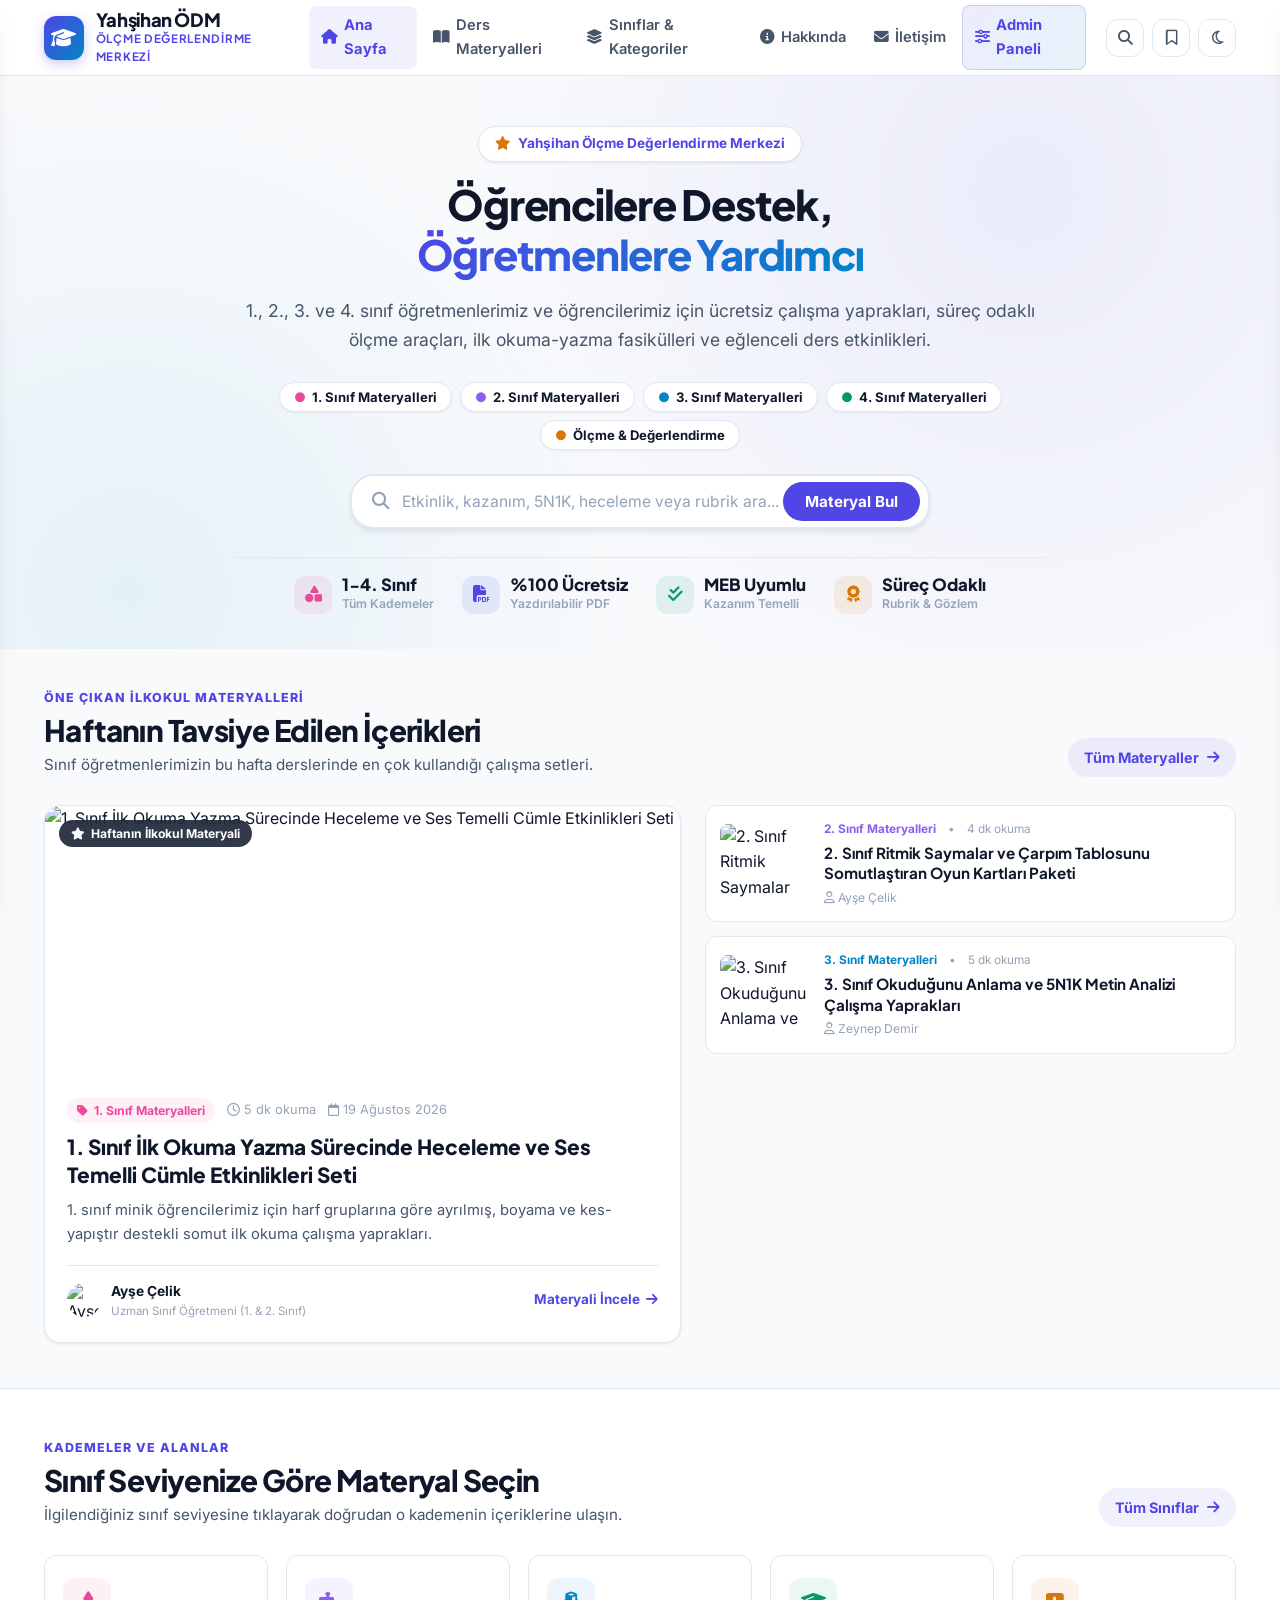
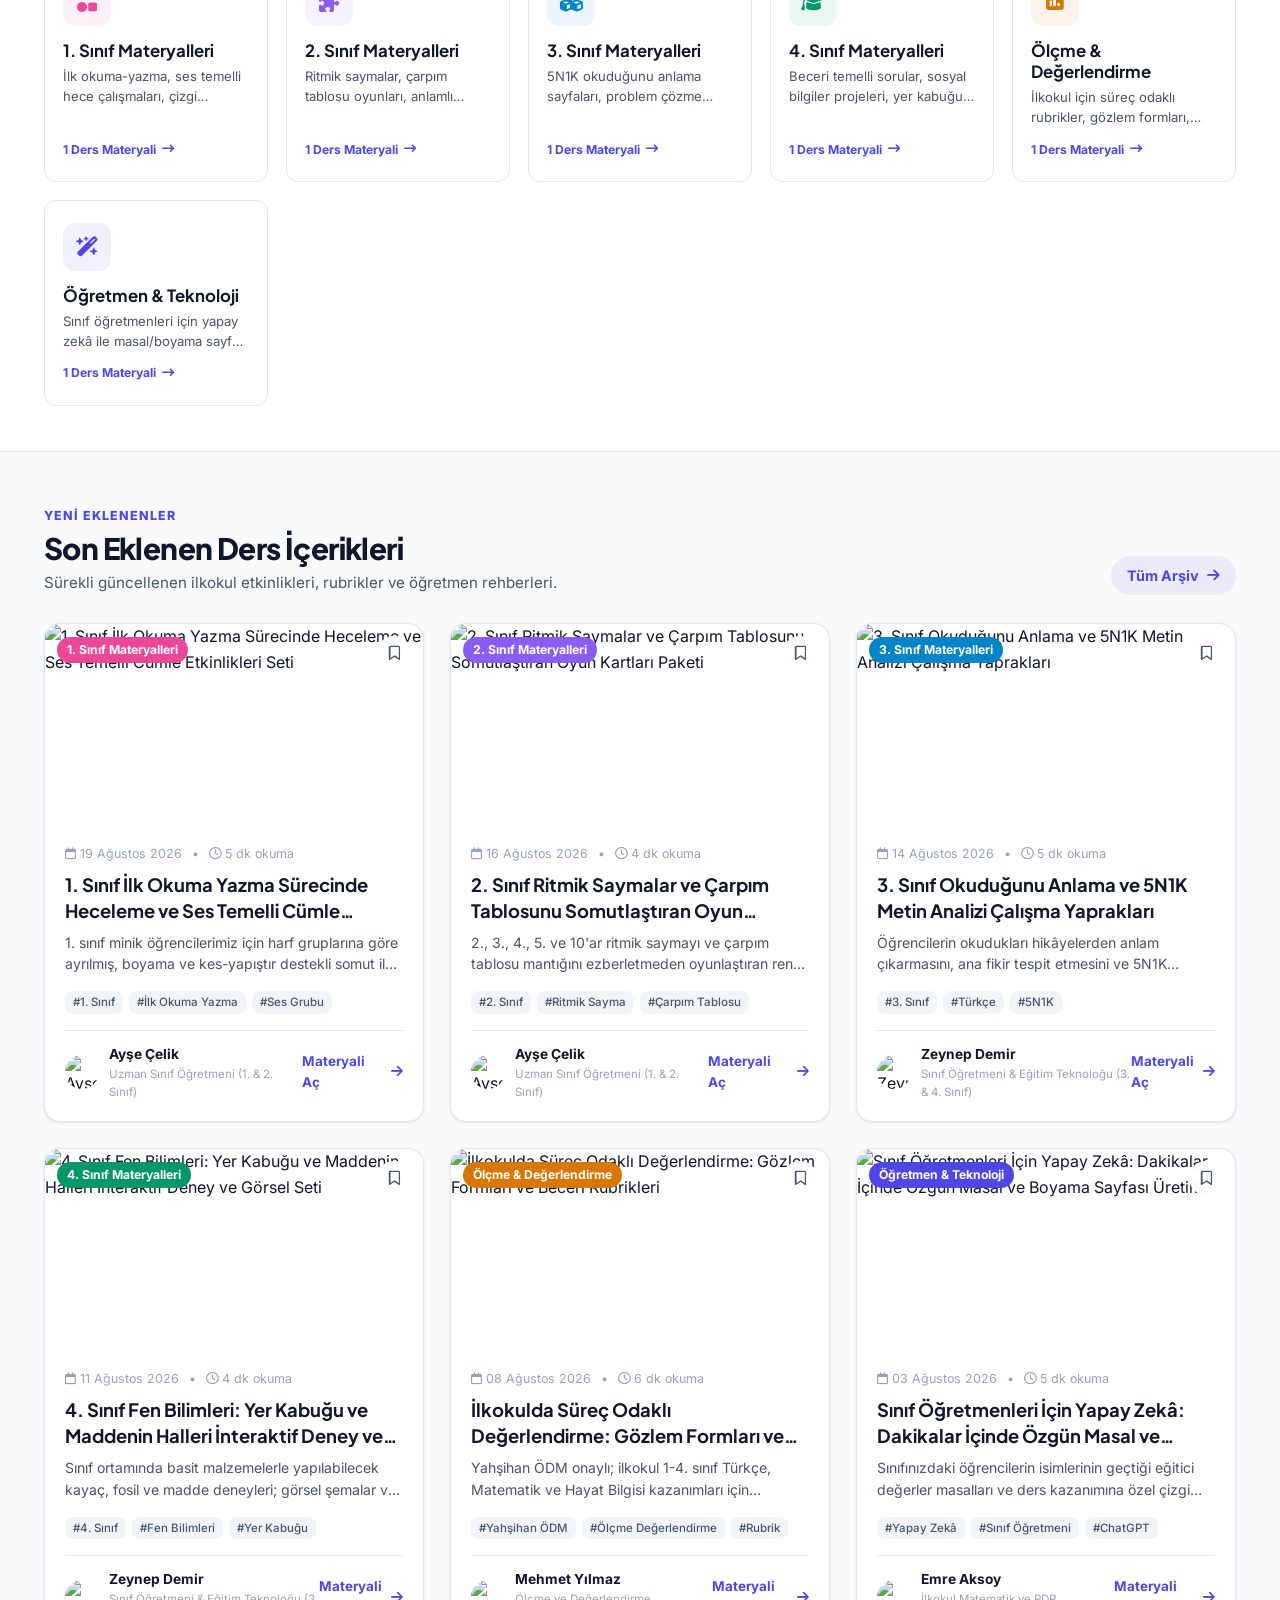
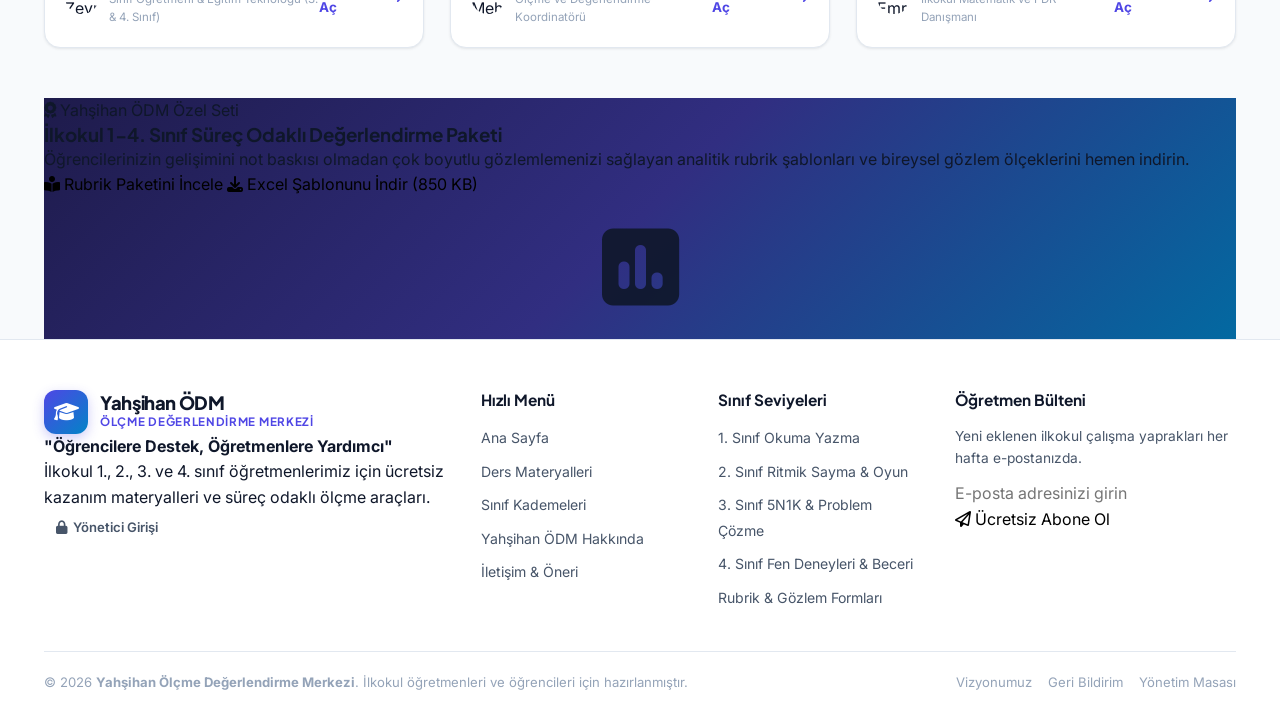
==== commit 43488a12: "feat: Yahsihan ODM - Ilkokul temasiyla kisisellestirme ve admin paneli entegrasyonu" ====
--- a/index.html
+++ b/index.html
@@ -3,11 +3,11 @@
 <head>
   <meta charset="UTF-8">
   <meta name="viewport" content="width=device-width, initial-scale=1.0">
-  <title>Öğretmenler Odası | Modern Eğitim & Pedagoji Blogu</title>
-  <meta name="description" content="Öğretmenler için ders materyalleri, eğitim teknolojileri, sınıfta yapay zekâ uygulamaları ve pedagojik rehberlik platformu.">
+  <title>Yahşihan Ölçme Değerlendirme Merkezi | Öğrencilere Destek, Öğretmenlere Yardımcı</title>
+  <meta name="description" content="Yahşihan Ölçme Değerlendirme Merkezi - 1., 2., 3. ve 4. sınıf öğretmenlerimiz ve öğrencilerimiz için ders materyalleri, okuma-yazma etkinlikleri, süreç odaklı rubrikler ve eğitim teknolojileri.">
   
   <!-- Favicon -->
-  <link rel="icon" href="data:image/svg+xml,<svg xmlns=%22http://www.w3.org/2000/svg%22 viewBox=%220 0 100 100%22><text y=%22.9em%22 font-size=%2290%22>🎓</text></svg>">
+  <link rel="icon" href="data:image/svg+xml,<svg xmlns=%22http://www.w3.org/2000/svg%22 viewBox=%220 0 100 100%22><text y=%22.9em%22 font-size=%2290%22>🏫</text></svg>">
   
   <!-- FontAwesome 6 (CDN) -->
   <link rel="stylesheet" href="https://cdnjs.cloudflare.com/ajax/libs/font-awesome/6.5.1/css/all.min.css">
@@ -28,8 +28,8 @@
           <i class="fa-solid fa-graduation-cap"></i>
         </div>
         <div class="brand-text">
-          <span class="brand-title">Öğretmenler Odası</span>
-          <span class="brand-subtitle">Eğitim & Teknoloji Blogu</span>
+          <span class="brand-title">Yahşihan ÖDM</span>
+          <span class="brand-subtitle">Ölçme Değerlendirme Merkezi</span>
         </div>
       </a>
 
@@ -39,10 +39,10 @@
           <i class="fa-solid fa-house"></i> Ana Sayfa
         </a>
         <a href="#blog" class="nav-link" data-nav="blog" onclick="navigateTo('blog')">
-          <i class="fa-solid fa-newspaper"></i> Blog
+          <i class="fa-solid fa-book-open"></i> Ders Materyalleri
         </a>
         <a href="#categories" class="nav-link" data-nav="categories" onclick="navigateTo('categories')">
-          <i class="fa-solid fa-layer-group"></i> Kategoriler
+          <i class="fa-solid fa-layer-group"></i> Sınıflar & Kategoriler
         </a>
         <a href="#about" class="nav-link" data-nav="about" onclick="navigateTo('about')">
           <i class="fa-solid fa-circle-info"></i> Hakkında
@@ -50,6 +50,10 @@
         <a href="#contact" class="nav-link" data-nav="contact" onclick="navigateTo('contact')">
           <i class="fa-solid fa-envelope"></i> İletişim
         </a>
+        <!-- Admin Paneli Butonu -->
+        <a href="#admin" class="nav-link nav-link-admin" data-nav="admin" onclick="navigateTo('admin')" title="Öğretmen İçerik Yönetim Paneli">
+          <i class="fa-solid fa-sliders"></i> Admin Paneli
+        </a>
       </nav>
 
       <!-- Aksiyon Butonları -->
@@ -60,7 +64,7 @@
         </button>
 
         <!-- Kaydedilen Yazılar (Bookmarks) -->
-        <button class="icon-btn" id="btn-open-bookmarks" title="Kaydedilen Yazılarım" aria-label="Kaydedilenler">
+        <button class="icon-btn" id="btn-open-bookmarks" title="Kaydedilen Materyallerim" aria-label="Kaydedilenler">
           <i class="fa-regular fa-bookmark"></i>
           <span class="badge-count" id="bookmark-badge-count" style="display: none;">0</span>
         </button>
@@ -90,54 +94,73 @@
       <div class="hero-section">
         <div class="container hero-content">
           <div class="hero-pill">
-            <i class="fa-solid fa-wand-magic-sparkles"></i> Öğretmenler İçin Yeni Nesil Eğitim Portalı
+            <i class="fa-solid fa-star" style="color: var(--accent-amber);"></i> Yahşihan Ölçme Değerlendirme Merkezi
           </div>
           <h1 class="hero-title">
-            Derslerinizi Zenginleştiren <br>
-            <span class="gradient-text">Fikirler, Materyaller ve Teknolojiler</span>
+            Öğrencilere Destek, <br>
+            <span class="gradient-text">Öğretmenlere Yardımcı</span>
           </h1>
           <p class="hero-description">
-            Sınıfınızda hemen uygulayabileceğiniz ücretsiz ders materyalleri, yapay zekâ rehberleri, 
-            eğitim teknolojileri ve öğretmen odaklı pedagojik yaklaşımlar tek bir çatı altında.
+            1., 2., 3. ve 4. sınıf öğretmenlerimiz ve öğrencilerimiz için ücretsiz çalışma yaprakları, 
+            süreç odaklı ölçme araçları, ilk okuma-yazma fasikülleri ve eğlenceli ders etkinlikleri.
           </p>
+
+          <!-- Sınıf Kademesi Hızlı Seçim Butonları -->
+          <div class="hero-grade-chips">
+            <button class="grade-chip-btn" onclick="filterByCategory('1-sinif')">
+              <span style="color: #ec4899;">●</span> 1. Sınıf Materyalleri
+            </button>
+            <button class="grade-chip-btn" onclick="filterByCategory('2-sinif')">
+              <span style="color: #8b5cf6;">●</span> 2. Sınıf Materyalleri
+            </button>
+            <button class="grade-chip-btn" onclick="filterByCategory('3-sinif')">
+              <span style="color: #0284c7;">●</span> 3. Sınıf Materyalleri
+            </button>
+            <button class="grade-chip-btn" onclick="filterByCategory('4-sinif')">
+              <span style="color: #059669;">●</span> 4. Sınıf Materyalleri
+            </button>
+            <button class="grade-chip-btn" onclick="filterByCategory('olcme-degerlendirme')">
+              <span style="color: #d97706;">●</span> Ölçme & Değerlendirme
+            </button>
+          </div>
 
           <!-- Arama Kutusu -->
           <div class="hero-search-wrapper">
             <form class="hero-search-form" onsubmit="event.preventDefault(); handleHeroSearch();">
               <i class="fa-solid fa-magnifying-glass"></i>
-              <input type="text" id="hero-search-input" placeholder="Konu, materyal veya yapay zekâ promptu ara...">
-              <button type="submit" class="btn-search">Keşfet</button>
+              <input type="text" id="hero-search-input" placeholder="Etkinlik, kazanım, 5N1K, heceleme veya rubrik ara...">
+              <button type="submit" class="btn-search">Materyal Bul</button>
             </form>
           </div>
 
           <!-- İstatistikler -->
           <div class="hero-stats">
             <div class="stat-item">
-              <div class="stat-icon"><i class="fa-solid fa-file-arrow-down"></i></div>
+              <div class="stat-icon" style="background: rgba(236,72,153,0.1); color:#ec4899;"><i class="fa-solid fa-shapes"></i></div>
               <div>
-                <div class="stat-number">50+</div>
-                <div class="stat-label">Ücretsiz Materyal</div>
+                <div class="stat-number">1-4. Sınıf</div>
+                <div class="stat-label">Tüm Kademeler</div>
               </div>
             </div>
             <div class="stat-item">
-              <div class="stat-icon"><i class="fa-solid fa-robot"></i></div>
+              <div class="stat-icon" style="background: rgba(79,70,229,0.1); color:#4f46e5;"><i class="fa-solid fa-file-pdf"></i></div>
               <div>
-                <div class="stat-number">20+</div>
-                <div class="stat-label">Yapay Zekâ Şablonu</div>
+                <div class="stat-number">%100 Ücretsiz</div>
+                <div class="stat-label">Yazdırılabilir PDF</div>
               </div>
             </div>
             <div class="stat-item">
-              <div class="stat-icon"><i class="fa-solid fa-users"></i></div>
+              <div class="stat-icon" style="background: rgba(5,150,105,0.1); color:#059669;"><i class="fa-solid fa-check-double"></i></div>
               <div>
-                <div class="stat-number">15.000+</div>
-                <div class="stat-label">Öğretmen Okuyucu</div>
+                <div class="stat-number">MEB Uyumlu</div>
+                <div class="stat-label">Kazanım Temelli</div>
               </div>
             </div>
             <div class="stat-item">
-              <div class="stat-icon"><i class="fa-solid fa-award"></i></div>
+              <div class="stat-icon" style="background: rgba(217,119,6,0.1); color:#d97706;"><i class="fa-solid fa-award"></i></div>
               <div>
-                <div class="stat-number">%100</div>
-                <div class="stat-label">MEB Müfredat Uyumu</div>
+                <div class="stat-number">Süreç Odaklı</div>
+                <div class="stat-label">Rubrik & Gözlem</div>
               </div>
             </div>
           </div>
@@ -149,37 +172,37 @@
         <div class="container">
           <div class="section-header">
             <div class="section-header-left">
-              <span class="section-tag">Haftanın Öne Çıkanları</span>
-              <h2 class="section-title">Gündemdeki Eğitim İçerikleri</h2>
-              <p class="section-subtitle">Öğretmenlerimizin bu hafta en çok okuduğu ve paylaştığı rehberler.</p>
+              <span class="section-tag">Öne Çıkan İlkokul Materyalleri</span>
+              <h2 class="section-title">Haftanın Tavsiye Edilen İçerikleri</h2>
+              <p class="section-subtitle">Sınıf öğretmenlerimizin bu hafta derslerinde en çok kullandığı çalışma setleri.</p>
             </div>
             <a href="#blog" class="view-all-link" onclick="navigateTo('blog')">
-              Tümünü Gör <i class="fa-solid fa-arrow-right"></i>
+              Tüm Materyaller <i class="fa-solid fa-arrow-right"></i>
             </a>
           </div>
 
           <div class="featured-grid" id="home-featured-grid">
-            <!-- JavaScript ile doldurulacak -->
+            <!-- Dinamik JavaScript ile doldurulacak -->
           </div>
         </div>
       </section>
 
-      <!-- Kategoriler Bölümü -->
+      <!-- Kategoriler Bölümü (Sınıf Kademeleri) -->
       <section class="categories-section">
         <div class="container">
           <div class="section-header">
             <div class="section-header-left">
-              <span class="section-tag">Kategoriler</span>
-              <h2 class="section-title">İlgi Alanınıza Göre Keşfedin</h2>
-              <p class="section-subtitle">Dersinize ve mesleki gelişiminize en uygun konu başlığını seçin.</p>
+              <span class="section-tag">Kademeler ve Alanlar</span>
+              <h2 class="section-title">Sınıf Seviyenize Göre Materyal Seçin</h2>
+              <p class="section-subtitle">İlgilendiğiniz sınıf seviyesine tıklayarak doğrudan o kademenin içeriklerine ulaşın.</p>
             </div>
             <a href="#categories" class="view-all-link" onclick="navigateTo('categories')">
-              Tüm Kategoriler <i class="fa-solid fa-arrow-right"></i>
+              Tüm Sınıflar <i class="fa-solid fa-arrow-right"></i>
             </a>
           </div>
 
           <div class="categories-grid" id="home-categories-grid">
-            <!-- JavaScript ile doldurulacak -->
+            <!-- Dinamik JavaScript ile doldurulacak -->
           </div>
         </div>
       </section>
@@ -190,45 +213,45 @@
           <div class="section-header">
             <div class="section-header-left">
               <span class="section-tag">Yeni Eklenenler</span>
-              <h2 class="section-title">Son Blog Yazıları</h2>
-              <p class="section-subtitle">Sürekli güncellenen pedagojik makaleler ve uygulama önerileri.</p>
+              <h2 class="section-title">Son Eklenen Ders İçerikleri</h2>
+              <p class="section-subtitle">Sürekli güncellenen ilkokul etkinlikleri, rubrikler ve öğretmen rehberleri.</p>
             </div>
             <a href="#blog" class="view-all-link" onclick="navigateTo('blog')">
-              Blog Arşivi <i class="fa-solid fa-arrow-right"></i>
+              Tüm Arşiv <i class="fa-solid fa-arrow-right"></i>
             </a>
           </div>
 
           <div class="posts-grid" id="home-recent-grid">
-            <!-- JavaScript ile doldurulacak -->
+            <!-- Dinamik JavaScript ile doldurulacak -->
           </div>
         </div>
       </section>
 
-      <!-- Haftanın Materyali & Topluluk Çağrısı (Teacher Toolkit Callout) -->
+      <!-- Yahşihan ÖDM Özel Çağrı Bannerı -->
       <div class="container">
-        <div class="teacher-toolkit-banner">
+        <div class="teacher-toolkit-banner" style="background: linear-gradient(135deg, #1e1b4b 0%, #312e81 50%, #0369a1 100%);">
           <div class="toolkit-inner">
             <div class="toolkit-left">
               <span class="toolkit-badge">
-                <i class="fa-solid fa-gift"></i> Özel Eğitim Paketi
+                <i class="fa-solid fa-award"></i> Yahşihan ÖDM Özel Seti
               </span>
-              <h3 class="toolkit-title">Öğretmenler İçin 50 Hazır ChatGPT Prompt Arşivi</h3>
+              <h3 class="toolkit-title">İlkokul 1-4. Sınıf Süreç Odaklı Değerlendirme Paketi</h3>
               <p class="toolkit-desc">
-                Ders planı çıkarma, rubrik hazırlama, veli mektubu yazma ve seviyelendirilmiş okuma parçaları 
-                üretmek için test edilmiş prompt setini hemen ücretsiz indirin.
+                Öğrencilerinizin gelişimini not baskısı olmadan çok boyutlu gözlemlemenizi sağlayan 
+                analitik rubrik şablonları ve bireysel gözlem ölçeklerini hemen indirin.
               </p>
               <div class="toolkit-btn-row">
-                <button class="btn-primary-light" onclick="openArticleDetail(1)">
-                  <i class="fa-solid fa-book-open-reader"></i> Rehberi Oku & İndir
+                <button class="btn-primary-light" onclick="openArticleDetail(5)">
+                  <i class="fa-solid fa-book-open-reader"></i> Rubrik Paketini İncele
                 </button>
-                <button class="btn-outline-white" onclick="openDownloadSimulation('Ogretmenler_Icin_50_Hazir_ChatGPT_Prompt_Sablonu.pdf')">
-                  <i class="fa-solid fa-download"></i> Doğrudan PDF İndir (2.4 MB)
+                <button class="btn-outline-white" onclick="openDownloadSimulation('Ilkokul_1_4_Sinif_Surec_Odakli_Rubrik_Paketi.xlsx')">
+                  <i class="fa-solid fa-download"></i> Excel Şablonunu İndir (850 KB)
                 </button>
               </div>
             </div>
             <div class="toolkit-right">
-              <div style="font-size: 5.5rem; opacity: 0.85; text-align: center;">
-                <i class="fa-solid fa-brain"></i>
+              <div style="font-size: 5.5rem; opacity: 0.9; text-align: center;">
+                <i class="fa-solid fa-square-poll-vertical"></i>
               </div>
             </div>
           </div>
@@ -237,14 +260,14 @@
 
     </section>
 
-    <!-- 2. GÖRÜNÜM: BLOG LİSTESİ VE FİLTRELEME -->
+    <!-- 2. GÖRÜNÜM: BLOG LİSTESİ VE KATEGORİ FİLTRELEME -->
     <section id="view-blog" class="view-section page-container" style="display: none;">
       <div class="container">
         <div class="section-header">
           <div class="section-header-left">
-            <span class="section-tag">Blog & Materyaller</span>
-            <h1 class="section-title">Eğitim Blogu Yazıları</h1>
-            <p class="section-subtitle">Arama yapın, kategorilere göre filtreleyin veya ilginizi çeken yazıyı seçin.</p>
+            <span class="section-tag">Materyal Havuzu</span>
+            <h1 class="section-title">İlkokul Ders Materyalleri & Yazılar</h1>
+            <p class="section-subtitle">Sınıf kademesine göre filtreleyin, arama yapın veya tüm içerikleri listeleyin.</p>
           </div>
         </div>
 
@@ -254,7 +277,7 @@
             <!-- Canlı Arama Input -->
             <div class="search-input-box">
               <i class="fa-solid fa-magnifying-glass"></i>
-              <input type="text" id="blog-search-input" placeholder="Başlık, etiket veya yazar ara..." oninput="handleFilterChange()">
+              <input type="text" id="blog-search-input" placeholder="Materyal adı, sınıf, konu veya yazar ara..." oninput="handleFilterChange()">
             </div>
 
             <!-- Sıralama Dropdown -->
@@ -275,9 +298,9 @@
 
         <!-- Sonuç Bilgisi -->
         <div class="results-info-bar">
-          <span id="results-count-text">Yazılar yükleniyor...</span>
+          <span id="results-count-text">Materyaller yükleniyor...</span>
           <button id="btn-clear-filters" class="reading-btn" style="display:none;" onclick="resetBlogFilters()">
-            <i class="fa-solid fa-xmark"></i> Filtreleri Temizle
+            <i class="fa-solid fa-xmark"></i> Filtreyi Temizle (Tümünü Göster)
           </button>
         </div>
 
@@ -289,26 +312,26 @@
         <!-- Boş Sonuç Durumu -->
         <div class="empty-state" id="blog-empty-state" style="display: none;">
           <div class="empty-icon"><i class="fa-solid fa-search"></i></div>
-          <h3>Aradığınız kriterlere uygun yazı bulunamadı</h3>
-          <p style="color: var(--text-secondary); margin: 8px 0 16px;">Farklı bir arama terimi deneyebilir veya filtreleri sıfırlayabilirsiniz.</p>
-          <button class="btn-primary-light" onclick="resetBlogFilters()">Tüm Yazıları Göster</button>
+          <h3>Seçilen kategoride veya aramada içerik bulunamadı</h3>
+          <p style="color: var(--text-secondary); margin: 8px 0 16px;">Farklı bir sınıf kademesi seçebilir veya filtreleri sıfırlayabilirsiniz.</p>
+          <button class="btn-primary-light" onclick="resetBlogFilters()">Tüm Materyalleri Göster</button>
         </div>
       </div>
     </section>
 
-    <!-- 3. GÖRÜNÜM: KATEGORİLER DETAY REHBERİ -->
+    <!-- 3. GÖRÜNÜM: KATEGORİLER VE SINIFLAR REHBERİ -->
     <section id="view-categories" class="view-section page-container" style="display: none;">
       <div class="container">
         <div class="section-header">
           <div class="section-header-left">
-            <span class="section-tag">Kategori Rehberi</span>
-            <h1 class="section-title">Tüm Eğitim Kategorileri</h1>
-            <p class="section-subtitle">İhtiyacınız olan alandaki tüm pedagojik kaynakları ve yazıları listeleyin.</p>
+            <span class="section-tag">Kademe Rehberi</span>
+            <h1 class="section-title">İlkokul Sınıfları & Materyal Alanları</h1>
+            <p class="section-subtitle">1., 2., 3., 4. Sınıf ve ölçme değerlendirme alanındaki materyalleri inceleyin.</p>
           </div>
         </div>
 
         <div class="categories-grid" id="full-categories-grid" style="grid-template-columns: repeat(auto-fill, minmax(280px, 1fr));">
-          <!-- JavaScript ile doldurulacak -->
+          <!-- Dinamik JavaScript ile doldurulacak -->
         </div>
       </div>
     </section>
@@ -317,49 +340,43 @@
     <section id="view-about" class="view-section page-container" style="display: none;">
       <div class="container">
         <div class="about-hero">
-          <span class="section-tag">Misyonumuz & Vizyonumuz</span>
-          <h1 class="section-title" style="font-size: 2.4rem; margin: 10px 0 16px;">Öğretmenlerin Yanında, Geleceğin Sınıflarında</h1>
+          <span class="section-tag">Yahşihan ÖDM Vizyonu</span>
+          <h1 class="section-title" style="font-size: 2.4rem; margin: 10px 0 16px;">Öğrencilere Destek, Öğretmenlere Yardımcı</h1>
           <p class="section-subtitle" style="font-size: 1.1rem; line-height: 1.7;">
-            Öğretmenler Odası; eğitimcilerin ders hazırlık süreçlerini kolaylaştırmak, dijital pedagojiyi sınıflara taşımak 
-            ve öğretmenler arası mesleki dayanışmayı güçlendirmek amacıyla kurulmuş bağımsız bir eğitim platformudur.
+            Yahşihan Ölçme Değerlendirme Merkezi; ilkokul 1., 2., 3. ve 4. sınıf öğretmenlerimizin ders hazırlıklarını 
+            kolaylaştırmak, öğrencilerin gelişimini süreç odaklı araçlarla desteklemek ve zümre dayanışmasını artırmak için çalışır.
           </p>
         </div>
 
-        <!-- Değerlerimiz -->
         <div class="about-values-grid">
           <div class="value-card">
-            <div class="value-icon"><i class="fa-solid fa-shield-halved"></i></div>
-            <h3>Pedagojik Güvenilirlik</h3>
+            <div class="value-icon" style="background: rgba(236,72,153,0.1); color: var(--accent-rose);"><i class="fa-solid fa-child-reaching"></i></div>
+            <h3>Çocuk ve Öğrenci Odaklı</h3>
             <p style="color: var(--text-secondary); font-size: 0.92rem; margin-top: 8px;">
-              Paylaşılan her içerik ve materyal, sınıf ortamında test edilmiş ve MEB kazanımlarıyla uyumluluğu doğrulanmış pedagojik temellere dayanır.
+              İlkokul çocuklarının oyunla, merakla ve somut materyallerle öğrenmesini merkeze alan pedagojik yaklaşımlar.
             </p>
           </div>
           <div class="value-card">
-            <div class="value-icon" style="background: rgba(16, 185, 129, 0.1); color: var(--accent-green);">
-              <i class="fa-solid fa-box-open"></i>
-            </div>
-            <h3>Pratik ve Uygulanabilir</h3>
+            <div class="value-icon" style="background: rgba(16, 185, 129, 0.1); color: var(--accent-green);"><i class="fa-solid fa-hand-holding-heart"></i></div>
+            <h3>Öğretmene Pratik Kolaylık</h3>
             <p style="color: var(--text-secondary); font-size: 0.92rem; margin-top: 8px;">
-              Teorik bilgi kalabalığı yerine, yarın sabah ilk dersinizde akıllı tahtada hemen kullanabileceğiniz somut çalışma kağıtları ve hazır araçlar sunuyoruz.
+              Sınıf öğretmenlerinin vakit kaybetmeden doğrudan çıktı alıp sınıfında uygulayabileceği hazır çalışma yaprakları.
             </p>
           </div>
           <div class="value-card">
-            <div class="value-icon" style="background: rgba(2, 132, 199, 0.1); color: var(--secondary);">
-              <i class="fa-solid fa-handshake-angle"></i>
-            </div>
-            <h3>Açık ve Ücretsiz Paylaşım</h3>
+            <div class="value-icon" style="background: rgba(2, 132, 199, 0.1); color: var(--secondary);"><i class="fa-solid fa-chart-line"></i></div>
+            <h3>Süreç Odaklı Ölçme</h3>
             <p style="color: var(--text-secondary); font-size: 0.92rem; margin-top: 8px;">
-              Eğitimde fırsat eşitliğini destekliyor; tüm öğretmenlerimizin ders materyallerine sınırsız ve ücretsiz erişmesini savunuyoruz.
+              Ezberci sınavlar yerine rubrikler, gözlem formları ve öğrenci portfolyo değerlendirme ölçekleri.
             </p>
           </div>
         </div>
 
-        <!-- Yazar ve Editör Kadrosu -->
         <div class="section-header" style="margin-top: 60px;">
           <div class="section-header-left">
-            <span class="section-tag">Yazarlarımız</span>
+            <span class="section-tag">Zümre & Danışmanlarımız</span>
             <h2 class="section-title">Eğitimci ve Uzman Kadromuz</h2>
-            <p class="section-subtitle">Farklı branş ve kademelerden deneyimli öğretmenlerimiz ve akademisyenlerimiz.</p>
+            <p class="section-subtitle">Yahşihan ÖDM bünyesinde içerik ve materyal üreten sınıf öğretmenlerimiz.</p>
           </div>
         </div>
 
@@ -375,8 +392,8 @@
         <div class="section-header">
           <div class="section-header-left">
             <span class="section-tag">Bize Ulaşın</span>
-            <h1 class="section-title">İletişim & Katkıda Bulunun</h1>
-            <p class="section-subtitle">Sorularınız, materyal önerileriniz veya blog yazarlığı başvurunuz için bize mesaj bırakın.</p>
+            <h1 class="section-title">İletişim & Materyal Paylaşımı</h1>
+            <p class="section-subtitle">Yahşihan ÖDM ile iletişime geçin, sorularınızı iletin veya hazırladığınız ilkokul materyalini paylaşın.</p>
           </div>
         </div>
 
@@ -389,7 +406,7 @@
             <form id="contact-form" onsubmit="handleContactSubmit(event)">
               <div class="form-group">
                 <label class="form-label" for="contact-name">Adınız Soyadınız *</label>
-                <input type="text" id="contact-name" class="form-control" placeholder="Örn: Ayşe Yılmaz" required>
+                <input type="text" id="contact-name" class="form-control" placeholder="Örn: Ayşe Çelik (Sınıf Öğretmeni)" required>
               </div>
 
               <div class="form-group">
@@ -398,31 +415,29 @@
               </div>
 
               <div class="form-group">
-                <label class="form-label" for="contact-branch">Branşınız / Görev Yaptığınız Kademe</label>
+                <label class="form-label" for="contact-branch">Sınıf Kademesi / Branş</label>
                 <select id="contact-branch" class="form-control">
-                  <option value="sinif">Sınıf Öğretmeni</option>
-                  <option value="matematik">Matematik</option>
-                  <option value="fen">Fen Bilimleri / Fizik / Kimya / Biyoloji</option>
-                  <option value="turkce">Türkçe / Türk Dili ve Edebiyatı</option>
-                  <option value="ingilizce">Yabancı Dil</option>
-                  <option value="bilisim">Bilişim Teknolojileri</option>
-                  <option value="pdr">Rehberlik & Psikolojik Danışmanlık</option>
-                  <option value="diger">Diğer Branşlar</option>
+                  <option value="1-sinif">1. Sınıf Öğretmeni</option>
+                  <option value="2-sinif">2. Sınıf Öğretmeni</option>
+                  <option value="3-sinif">3. Sınıf Öğretmeni</option>
+                  <option value="4-sinif">4. Sınıf Öğretmeni</option>
+                  <option value="pdr">İlkokul PDR / Rehberlik</option>
+                  <option value="diger">Diğer / Yönetici</option>
                 </select>
               </div>
 
               <div class="form-group">
                 <label class="form-label" for="contact-subject">Konu *</label>
-                <input type="text" id="contact-subject" class="form-control" placeholder="Örn: Yapay Zekâ Materyali Paylaşımı" required>
+                <input type="text" id="contact-subject" class="form-control" placeholder="Örn: 1. Sınıf Okuma-Yazma Materyali Paylaşımı" required>
               </div>
 
               <div class="form-group">
                 <label class="form-label" for="contact-message">Mesajınız *</label>
-                <textarea id="contact-message" class="form-control" placeholder="Mesajınızı, önerinizi veya paylaşmak istediğiniz materyal detayını yazın..." required></textarea>
+                <textarea id="contact-message" class="form-control" placeholder="Mesajınızı, talebinizi veya materyal önerinizi yazınız..." required></textarea>
               </div>
 
               <button type="submit" class="btn-submit">
-                <i class="fa-solid fa-paper-plane"></i> Mesajı Gönder
+                <i class="fa-solid fa-paper-plane"></i> Mesajı Yahşihan ÖDM'ye İlet
               </button>
             </form>
           </div>
@@ -434,21 +449,299 @@
             </h3>
             
             <div class="faq-accordion" id="faq-container">
-              <!-- JavaScript ile doldurulacak -->
+              <!-- Dinamik JavaScript ile doldurulacak -->
             </div>
 
             <!-- Doğrudan İletişim Kutusu -->
             <div style="margin-top: 30px; padding: 24px; background: var(--bg-card); border-radius: var(--radius-lg); border: 1px solid var(--border-subtle);">
-              <h4 style="font-size: 1.05rem; margin-bottom: 12px; font-weight: 700;">Topluluk E-postası</h4>
-              <p style="color: var(--text-secondary); font-size: 0.9rem; margin-bottom: 12px;">
-                Resmi yazışmalar ve kurumsal işbirlikleri için doğrudan bize e-posta yoluyla ulaşabilirsiniz:
+              <h4 style="font-size: 1.05rem; margin-bottom: 8px; font-weight: 700;">Yahşihan ÖDM İletişim</h4>
+              <p style="color: var(--text-secondary); font-size: 0.88rem; margin-bottom: 12px;">
+                Yahşihan İlçe Milli Eğitim Müdürlüğü Ölçme Değerlendirme Merkezi
               </p>
-              <a href="mailto:iletisim@ogretmenlerodasi.org" style="color: var(--primary); font-weight: 700; font-size: 0.95rem; display: inline-flex; align-items: center; gap: 8px;">
-                <i class="fa-regular fa-envelope"></i> iletisim@ogretmenlerodasi.org
+              <a href="mailto:yahsihanodm@meb.gov.tr" style="color: var(--primary); font-weight: 700; font-size: 0.95rem; display: inline-flex; align-items: center; gap: 8px;">
+                <i class="fa-regular fa-envelope"></i> yahsihanodm@meb.gov.tr
               </a>
             </div>
           </div>
         </div>
+      </div>
+    </section>
+
+    <!-- 6. GÖRÜNÜM: SPA İÇİ ADMİN PANELİ -->
+    <section id="view-admin" class="view-section page-container" style="display: none;">
+      <div class="container">
+        <!-- Admin Paneli İframe veya Entegre Arayüzü -->
+        <div style="display: flex; justify-content: space-between; align-items: center; margin-bottom: 24px;">
+          <div>
+            <span class="section-tag">İçerik Yönetimi</span>
+            <h1 class="section-title">Yahşihan ÖDM Öğretmen Paneli</h1>
+          </div>
+          <div style="display: flex; gap: 10px;">
+            <a href="admin.html" class="btn-download" target="_blank" style="background: var(--primary);">
+              <i class="fa-solid fa-arrow-up-right-from-square"></i> Tam Ekran Admin Sayfası
+            </a>
+            <button class="reading-btn" onclick="AdminApp.resetToDefaults()">
+              <i class="fa-solid fa-rotate-left"></i> Varsayılanlara Dön
+            </button>
+          </div>
+        </div>
+
+        <!-- Entegre Admin Wrapper -->
+        <div class="admin-wrapper" id="spa-admin-wrapper">
+          <div class="admin-header-bar">
+            <div class="admin-brand">
+              <div class="admin-brand-icon">
+                <i class="fa-solid fa-sliders"></i>
+              </div>
+              <div>
+                <h3 style="font-size: 1.15rem; font-weight: 800; color: #fff; margin:0;">Öğretmen İçerik Masası</h3>
+                <p style="font-size: 0.8rem; color: rgba(255,255,255,0.75); margin: 0;">Tek tıkla yeni yazı veya kategori ekleyin</p>
+              </div>
+            </div>
+
+            <div class="admin-nav-tabs">
+              <button class="admin-tab-btn active" data-tab="dashboard" onclick="AdminApp.switchTab('dashboard')">
+                <i class="fa-solid fa-chart-pie"></i> Dashboard
+              </button>
+              <button class="admin-tab-btn" data-tab="posts" onclick="AdminApp.switchTab('posts')">
+                <i class="fa-solid fa-newspaper"></i> Blog Yazıları
+              </button>
+              <button class="admin-tab-btn" data-tab="categories" onclick="AdminApp.switchTab('categories')">
+                <i class="fa-solid fa-layer-group"></i> Kategoriler
+              </button>
+            </div>
+          </div>
+
+          <div class="admin-body">
+            <!-- 1. DASHBOARD -->
+            <div id="spa-admin-tab-dashboard">
+              <div class="admin-metrics-grid">
+                <div class="admin-metric-card">
+                  <div class="metric-icon-box" style="background: rgba(79, 70, 229, 0.1); color: var(--primary);"><i class="fa-solid fa-newspaper"></i></div>
+                  <div>
+                    <div class="metric-number" id="spa-dash-total-posts">0</div>
+                    <div class="metric-label">Toplam Blog Yazısı</div>
+                  </div>
+                </div>
+                <div class="admin-metric-card">
+                  <div class="metric-icon-box" style="background: rgba(2, 132, 199, 0.1); color: var(--secondary);"><i class="fa-solid fa-layer-group"></i></div>
+                  <div>
+                    <div class="metric-number" id="spa-dash-total-categories">0</div>
+                    <div class="metric-label">Toplam Kategori</div>
+                  </div>
+                </div>
+                <div class="admin-metric-card">
+                  <div class="metric-icon-box" style="background: rgba(5, 150, 105, 0.1); color: var(--accent-green);"><i class="fa-solid fa-file-arrow-down"></i></div>
+                  <div>
+                    <div class="metric-number" id="spa-dash-total-materials">0</div>
+                    <div class="metric-label">İndirilebilir Materyal</div>
+                  </div>
+                </div>
+              </div>
+
+              <!-- Hızlı Butonlar -->
+              <div style="display: flex; gap: 12px; margin-bottom: 24px;">
+                <button class="btn-download" onclick="AdminApp.switchTab('posts'); AdminApp.showNewPostForm();">
+                  <i class="fa-solid fa-plus"></i> Yeni Blog Yazısı Ekle
+                </button>
+                <button class="reading-btn" onclick="AdminApp.switchTab('categories');">
+                  <i class="fa-solid fa-folder-plus"></i> Yeni Kategori Ekle
+                </button>
+              </div>
+
+              <div class="admin-table-wrapper">
+                <table class="admin-table">
+                  <thead>
+                    <tr>
+                      <th>Görsel</th>
+                      <th>Başlık</th>
+                      <th>Kategori</th>
+                      <th>Yazar</th>
+                      <th>Tarih</th>
+                      <th>İşlemler</th>
+                    </tr>
+                  </thead>
+                  <tbody id="spa-dash-recent-posts-tbody">
+                    <!-- Dinamik doldurulacak -->
+                  </tbody>
+                </table>
+              </div>
+            </div>
+
+            <!-- 2. BLOG YAZILARI -->
+            <div id="spa-admin-tab-posts" style="display: none;">
+              <div class="admin-form-card" id="spa-post-form-container">
+                <div style="display: flex; align-items: center; justify-content: space-between; margin-bottom: 20px;">
+                  <h3 style="font-size: 1.2rem; font-weight: 800;" id="spa-post-form-title">
+                    <i class="fa-solid fa-feather-pointed" style="color: var(--primary); margin-right: 6px;"></i> Yeni Blog Yazısı Ekle
+                  </h3>
+                  <button class="reading-btn" id="spa-btn-cancel-edit" style="display: none;" onclick="AdminApp.cancelEditPost()">
+                    <i class="fa-solid fa-xmark"></i> Düzenlemeyi İptal Et
+                  </button>
+                </div>
+
+                <form id="spa-blog-post-form" onsubmit="AdminApp.handleSavePost(event, true)">
+                  <input type="hidden" id="spa-form-post-id" value="">
+
+                  <div class="form-group">
+                    <label class="form-label" for="spa-form-post-title">Blog Yazısı Başlığı *</label>
+                    <input type="text" id="spa-form-post-title" class="form-control" placeholder="Örn: 1. Sınıf Hece Birleştirme ve Okuma Treni Etkinliği" required>
+                  </div>
+
+                  <div class="form-grid-2">
+                    <div class="form-group">
+                      <label class="form-label" for="spa-form-post-category">Kategori *</label>
+                      <select id="spa-form-post-category" class="form-control" required>
+                        <!-- Dinamik doldurulacak -->
+                      </select>
+                    </div>
+
+                    <div class="form-group">
+                      <label class="form-label" for="spa-form-post-readtime">Okuma Süresi</label>
+                      <input type="text" id="spa-form-post-readtime" class="form-control" placeholder="Örn: 4 dk okuma" value="4 dk okuma">
+                    </div>
+                  </div>
+
+                  <div class="form-grid-2">
+                    <div class="form-group">
+                      <label class="form-label" for="spa-form-post-author-name">Yazar Adı Soyadı *</label>
+                      <input type="text" id="spa-form-post-author-name" class="form-control" placeholder="Örn: Ayşe Çelik" required>
+                    </div>
+
+                    <div class="form-group">
+                      <label class="form-label" for="spa-form-post-author-title">Yazar Unvanı</label>
+                      <input type="text" id="spa-form-post-author-title" class="form-control" placeholder="Sınıf Öğretmeni" value="Sınıf Öğretmeni">
+                    </div>
+                  </div>
+
+                  <div class="form-group">
+                    <label class="form-label" for="spa-form-post-image">Kapak Görseli URL Adresi *</label>
+                    <input type="url" id="spa-form-post-image" class="form-control" placeholder="https://images.unsplash.com/..." required>
+                    <div style="display: flex; gap: 6px; margin-top: 8px; flex-wrap: wrap;">
+                      <span style="font-size:0.75rem; color:var(--text-muted); align-self:center;">Hızlı Seç:</span>
+                      <button type="button" class="post-tag-chip" onclick="AdminApp.setPresetImage('okuma', true)">📚 Okuma</button>
+                      <button type="button" class="post-tag-chip" onclick="AdminApp.setPresetImage('matematik', true)">🔢 Matematik</button>
+                      <button type="button" class="post-tag-chip" onclick="AdminApp.setPresetImage('fen', true)">🔬 Fen</button>
+                      <button type="button" class="post-tag-chip" onclick="AdminApp.setPresetImage('olcme', true)">📊 Ölçme</button>
+                    </div>
+                  </div>
+
+                  <div class="form-group">
+                    <label class="form-label" for="spa-form-post-excerpt">Kısa Özet *</label>
+                    <textarea id="spa-form-post-excerpt" class="form-control" style="min-height: 70px;" placeholder="Yazının ana fikrini anlatan kısa açıklama..." required></textarea>
+                  </div>
+
+                  <div class="form-group">
+                    <div style="display: flex; justify-content: space-between; align-items: center; margin-bottom: 6px;">
+                      <label class="form-label" for="spa-form-post-content" style="margin-bottom:0;">Yazı İçeriği *</label>
+                      <div style="display: flex; gap: 6px;">
+                        <button type="button" class="reading-btn" style="padding: 2px 6px; font-size: 0.72rem;" onclick="AdminApp.insertContentSnippet('h2', true)">+ Başlık</button>
+                        <button type="button" class="reading-btn" style="padding: 2px 6px; font-size: 0.72rem;" onclick="AdminApp.insertContentSnippet('callout', true)">+ İpucu</button>
+                      </div>
+                    </div>
+                    <textarea id="spa-form-post-content" class="form-control" style="min-height: 160px; font-family: var(--font-mono); font-size: 0.88rem;" placeholder="<p>Ders materyalinin detaylarını buraya yazın...</p>" required></textarea>
+                  </div>
+
+                  <div class="form-grid-2">
+                    <div class="form-group">
+                      <label class="form-label" for="spa-form-post-tags">Etiketler</label>
+                      <input type="text" id="spa-form-post-tags" class="form-control" placeholder="1. Sınıf, Okuma Yazma" value="İlkokul, Ders Materyali">
+                    </div>
+                    <div class="form-group">
+                      <label class="form-label" for="spa-form-post-material-name">İndirilebilir Materyal Adı</label>
+                      <input type="text" id="spa-form-post-material-name" class="form-control" placeholder="1_Sinif_Okuma_Etkinligi.pdf">
+                    </div>
+                  </div>
+
+                  <div style="display: flex; justify-content: flex-end; gap: 10px; margin-top: 10px;">
+                    <button type="reset" class="reading-btn">Temizle</button>
+                    <button type="submit" class="btn-download" id="spa-btn-save-post">
+                      <i class="fa-solid fa-floppy-disk"></i> Blog Yazısını Kaydet
+                    </button>
+                  </div>
+                </form>
+              </div>
+
+              <!-- Tablo -->
+              <div class="admin-table-wrapper">
+                <table class="admin-table">
+                  <thead>
+                    <tr>
+                      <th>ID</th>
+                      <th>Görsel</th>
+                      <th>Başlık</th>
+                      <th>Kategori</th>
+                      <th>Yazar</th>
+                      <th>İşlemler</th>
+                    </tr>
+                  </thead>
+                  <tbody id="spa-admin-posts-tbody">
+                    <!-- Dinamik doldurulacak -->
+                  </tbody>
+                </table>
+              </div>
+            </div>
+
+            <!-- 3. KATEGORİLER -->
+            <div id="spa-admin-tab-categories" style="display: none;">
+              <div class="form-grid-2" style="align-items: start;">
+                <div class="admin-form-card">
+                  <h3 style="font-size: 1.15rem; font-weight: 800; margin-bottom: 16px;">
+                    <i class="fa-solid fa-plus" style="color: var(--primary); margin-right: 6px;"></i> Yeni Kategori Ekle
+                  </h3>
+                  <form id="spa-category-form" onsubmit="AdminApp.handleSaveCategory(event, true)">
+                    <div class="form-group">
+                      <label class="form-label" for="spa-form-cat-name">Kategori Adı *</label>
+                      <input type="text" id="spa-form-cat-name" class="form-control" placeholder="Örn: İngilizce Materyalleri" required>
+                    </div>
+                    <div class="form-group">
+                      <label class="form-label" for="spa-form-cat-slug">Kategori Kodu (Slug) *</label>
+                      <input type="text" id="spa-form-cat-slug" class="form-control" placeholder="Örn: ingilizce-materyalleri" required>
+                    </div>
+                    <div class="form-grid-2">
+                      <div class="form-group">
+                        <label class="form-label" for="spa-form-cat-icon">İkon Sınıfı</label>
+                        <input type="text" id="spa-form-cat-icon" class="form-control" value="fa-solid fa-folder">
+                      </div>
+                      <div class="form-group">
+                        <label class="form-label" for="spa-form-cat-color">Renk</label>
+                        <input type="color" id="spa-form-cat-color" class="form-control" style="height: 44px; padding: 4px;" value="#4f46e5">
+                      </div>
+                    </div>
+                    <div class="form-group">
+                      <label class="form-label" for="spa-form-cat-desc">Açıklama</label>
+                      <textarea id="spa-form-cat-desc" class="form-control" style="min-height: 80px;" placeholder="Bu kategorinin içeriğini anlatan kısa bilgi..."></textarea>
+                    </div>
+                    <button type="submit" class="btn-download" style="width: 100%; justify-content: center; padding: 10px;">
+                      <i class="fa-solid fa-plus"></i> Kategoriyi Kaydet
+                    </button>
+                  </form>
+                </div>
+
+                <div>
+                  <div class="admin-table-wrapper">
+                    <table class="admin-table">
+                      <thead>
+                        <tr>
+                          <th>İkon</th>
+                          <th>Kategori Adı</th>
+                          <th>Slug</th>
+                          <th>Yazı Sayısı</th>
+                          <th>İşlem</th>
+                        </tr>
+                      </thead>
+                      <tbody id="spa-admin-categories-tbody">
+                        <!-- Dinamik doldurulacak -->
+                      </tbody>
+                    </table>
+                  </div>
+                </div>
+              </div>
+            </div>
+
+          </div>
+        </div>
+
       </div>
     </section>
 
@@ -459,38 +752,29 @@
        ========================================================================== -->
   <div class="modal-overlay" id="article-modal" onclick="handleModalBackdropClick(event)">
     <article class="article-modal" role="dialog" aria-modal="true">
-      <!-- Modal Üst Çubuk -->
       <div class="article-modal-header">
         <button class="reading-btn" onclick="closeArticleModal()" title="Kapat">
           <i class="fa-solid fa-arrow-left"></i> Geri Dön
         </button>
 
         <div class="reading-actions">
-          <!-- Yazı Boyutu Değiştirici -->
           <button class="reading-btn" id="btn-toggle-font" onclick="toggleFontSize()" title="Yazı Boyutunu Değiştir">
             <i class="fa-solid fa-font"></i> Boyut
           </button>
-
-          <!-- Yer İmi Butonu -->
           <button class="reading-btn" id="btn-modal-bookmark" onclick="toggleModalBookmark()" title="Yer İmlerine Ekle">
             <i class="fa-regular fa-bookmark"></i> <span id="modal-bookmark-text">Kaydet</span>
           </button>
-
-          <!-- Bağlantı Kopyala / Paylaş -->
           <button class="reading-btn" onclick="shareCurrentArticle()" title="Bağlantıyı Kopyala">
             <i class="fa-solid fa-share-nodes"></i> Paylaş
           </button>
-
-          <!-- Kapat Çarpı -->
           <button class="icon-btn" onclick="closeArticleModal()" aria-label="Kapat" style="width: 32px; height: 32px;">
             <i class="fa-solid fa-xmark"></i>
           </button>
         </div>
       </div>
 
-      <!-- Modal İçeriği -->
       <div class="article-modal-body" id="article-modal-body">
-        <!-- JavaScript ile dinamik olarak doldurulacak -->
+        <!-- Dinamik JavaScript -->
       </div>
     </article>
   </div>
@@ -499,17 +783,17 @@
        KAYDEDİLENLER (BOOKMARKS) DRAWER
        ========================================================================== -->
   <div class="drawer-backdrop" id="bookmarks-backdrop" onclick="closeBookmarksDrawer()"></div>
-  <aside class="side-drawer" id="bookmarks-drawer" aria-label="Kaydedilen Yazılar">
+  <aside class="side-drawer" id="bookmarks-drawer" aria-label="Kaydedilen Materyaller">
     <div class="drawer-header">
-      <h3 class="drawer-title">
-        <i class="fa-solid fa-bookmark" style="color: var(--primary);"></i> Kaydedilen Yazılarım
+      <h3 class="drawer-title" style="font-size: 1.15rem; font-weight: 800;">
+        <i class="fa-solid fa-bookmark" style="color: var(--primary);"></i> Kaydedilen Materyallerim
       </h3>
       <button class="icon-btn" onclick="closeBookmarksDrawer()" aria-label="Kapat" style="width: 32px; height: 32px;">
         <i class="fa-solid fa-xmark"></i>
       </button>
     </div>
     <div class="drawer-body" id="bookmarks-drawer-body">
-      <!-- JavaScript ile doldurulacak -->
+      <!-- Dinamik JavaScript -->
     </div>
   </aside>
 
@@ -523,7 +807,7 @@
         <div class="brand-icon" style="width:34px; height:34px; font-size:1rem;">
           <i class="fa-solid fa-graduation-cap"></i>
         </div>
-        <span class="brand-title" style="font-size: 1.1rem;">Öğretmenler Odası</span>
+        <span class="brand-title" style="font-size: 1.05rem;">Yahşihan ÖDM</span>
       </div>
       <button class="icon-btn" onclick="closeMobileMenu()" aria-label="Kapat" style="width: 32px; height: 32px;">
         <i class="fa-solid fa-xmark"></i>
@@ -534,10 +818,10 @@
         <i class="fa-solid fa-house"></i> Ana Sayfa
       </a>
       <a href="#blog" class="nav-link" onclick="navigateTo('blog'); closeMobileMenu();">
-        <i class="fa-solid fa-newspaper"></i> Blog Yazıları
+        <i class="fa-solid fa-book-open"></i> Ders Materyalleri
       </a>
       <a href="#categories" class="nav-link" onclick="navigateTo('categories'); closeMobileMenu();">
-        <i class="fa-solid fa-layer-group"></i> Kategoriler
+        <i class="fa-solid fa-layer-group"></i> Sınıflar & Kategoriler
       </a>
       <a href="#about" class="nav-link" onclick="navigateTo('about'); closeMobileMenu();">
         <i class="fa-solid fa-circle-info"></i> Hakkında
@@ -545,31 +829,38 @@
       <a href="#contact" class="nav-link" onclick="navigateTo('contact'); closeMobileMenu();">
         <i class="fa-solid fa-envelope"></i> İletişim
       </a>
-
-      <hr style="border: 0; border-top: 1px solid var(--border-subtle); margin: 16px 0;">
+      <a href="#admin" class="nav-link nav-link-admin" onclick="navigateTo('admin'); closeMobileMenu();">
+        <i class="fa-solid fa-sliders"></i> Admin Paneli
+      </a>
+
+      <hr style="border: 0; border-top: 1px solid var(--border-subtle); margin: 14px 0;">
       
-      <div style="font-size: 0.82rem; font-weight: 700; color: var(--text-muted); text-transform: uppercase; margin-bottom: 8px;">
-        Popüler Kategoriler
-      </div>
-      <button class="nav-link" onclick="filterByCategory('yapay-zeka'); closeMobileMenu();" style="text-align:left; width: 100%;">
-        <i class="fa-solid fa-brain" style="color: var(--primary);"></i> Yapay Zekâ
+      <div style="font-size: 0.8rem; font-weight: 700; color: var(--text-muted); text-transform: uppercase; margin-bottom: 6px;">
+        Sınıf Kademeleri
+      </div>
+      <button class="nav-link" onclick="filterByCategory('1-sinif'); closeMobileMenu();" style="text-align:left; width: 100%;">
+        <span style="color:#ec4899;">●</span> 1. Sınıf Materyalleri
       </button>
-      <button class="nav-link" onclick="filterByCategory('ders-materyalleri'); closeMobileMenu();" style="text-align:left; width: 100%;">
-        <i class="fa-solid fa-folder-open" style="color: var(--secondary);"></i> Ders Materyalleri
+      <button class="nav-link" onclick="filterByCategory('2-sinif'); closeMobileMenu();" style="text-align:left; width: 100%;">
+        <span style="color:#8b5cf6;">●</span> 2. Sınıf Materyalleri
       </button>
-      <button class="nav-link" onclick="filterByCategory('egitim-teknolojileri'); closeMobileMenu();" style="text-align:left; width: 100%;">
-        <i class="fa-solid fa-laptop-code" style="color: var(--accent-green);"></i> Eğitim Teknolojileri
+      <button class="nav-link" onclick="filterByCategory('3-sinif'); closeMobileMenu();" style="text-align:left; width: 100%;">
+        <span style="color:#0284c7;">●</span> 3. Sınıf Materyalleri
+      </button>
+      <button class="nav-link" onclick="filterByCategory('4-sinif'); closeMobileMenu();" style="text-align:left; width: 100%;">
+        <span style="color:#059669;">●</span> 4. Sınıf Materyalleri
+      </button>
+      <button class="nav-link" onclick="filterByCategory('olcme-degerlendirme'); closeMobileMenu();" style="text-align:left; width: 100%;">
+        <span style="color:#d97706;">●</span> Ölçme & Değerlendirme
       </button>
     </div>
   </aside>
 
+  <!-- Toast Bildirimleri -->
+  <div class="toast-container" id="toast-container"></div>
+
   <!-- ==========================================================================
-       TOAST BİLDİRİM KAPSAYICISI
-       ========================================================================== -->
-  <div class="toast-container" id="toast-container"></div>
-
-  <!-- ==========================================================================
-       SİTE ALTI / FOOTER
+       FOOTER
        ========================================================================== -->
   <footer class="site-footer">
     <div class="container">
@@ -580,48 +871,45 @@
               <i class="fa-solid fa-graduation-cap"></i>
             </div>
             <div class="brand-text">
-              <span class="brand-title">Öğretmenler Odası</span>
-              <span class="brand-subtitle">Eğitim & Teknoloji Portalı</span>
+              <span class="brand-title">Yahşihan ÖDM</span>
+              <span class="brand-subtitle">Ölçme Değerlendirme Merkezi</span>
             </div>
           </div>
           <p>
-            Öğretmenlerin ders hazırlıklarını hızlandıran, dijital eğitim teknolojilerini ve yapay zekâyı 
-            sınıfa taşıyan bağımsız öğretmen platformu.
+            <strong>"Öğrencilere Destek, Öğretmenlere Yardımcı"</strong><br>
+            İlkokul 1., 2., 3. ve 4. sınıf öğretmenlerimiz için ücretsiz kazanım materyalleri ve süreç odaklı ölçme araçları.
           </p>
-          <div style="display: flex; gap: 12px;">
-            <a href="#" class="icon-btn" title="Twitter / X" aria-label="Twitter"><i class="fa-brands fa-x-twitter"></i></a>
-            <a href="#" class="icon-btn" title="Instagram" aria-label="Instagram"><i class="fa-brands fa-instagram"></i></a>
-            <a href="#" class="icon-btn" title="YouTube" aria-label="YouTube"><i class="fa-brands fa-youtube"></i></a>
-            <a href="#" class="icon-btn" title="LinkedIn" aria-label="LinkedIn"><i class="fa-brands fa-linkedin"></i></a>
+          <div style="display: flex; gap: 10px;">
+            <a href="admin.html" class="reading-btn" style="background: var(--bg-card);"><i class="fa-solid fa-lock"></i> Yönetici Girişi</a>
           </div>
         </div>
 
         <div>
-          <h4 class="footer-col-title">Hızlı Bağlantılar</h4>
+          <h4 class="footer-col-title">Hızlı Menü</h4>
           <ul class="footer-links">
             <li><a href="#home" onclick="navigateTo('home')">Ana Sayfa</a></li>
-            <li><a href="#blog" onclick="navigateTo('blog')">Tüm Blog Yazıları</a></li>
-            <li><a href="#categories" onclick="navigateTo('categories')">Kategoriler</a></li>
-            <li><a href="#about" onclick="navigateTo('about')">Hakkımızda</a></li>
-            <li><a href="#contact" onclick="navigateTo('contact')">İletişim & Yazarlık</a></li>
+            <li><a href="#blog" onclick="navigateTo('blog')">Ders Materyalleri</a></li>
+            <li><a href="#categories" onclick="navigateTo('categories')">Sınıf Kademeleri</a></li>
+            <li><a href="#about" onclick="navigateTo('about')">Yahşihan ÖDM Hakkında</a></li>
+            <li><a href="#contact" onclick="navigateTo('contact')">İletişim & Öneri</a></li>
           </ul>
         </div>
 
         <div>
-          <h4 class="footer-col-title">Öne Çıkan Konular</h4>
+          <h4 class="footer-col-title">Sınıf Seviyeleri</h4>
           <ul class="footer-links">
-            <li><a href="#blog" onclick="filterByCategory('yapay-zeka')">ChatGPT Promptları</a></li>
-            <li><a href="#blog" onclick="filterByCategory('ders-materyalleri')">Ders Materyalleri</a></li>
-            <li><a href="#blog" onclick="filterByCategory('egitim-teknolojileri')">Web 2.0 Araçları</a></li>
-            <li><a href="#blog" onclick="filterByCategory('pedagoji-rehberlik')">Pozitif Sınıf Yönetimi</a></li>
-            <li><a href="#blog" onclick="filterByCategory('olcme-degerlendirme')">Rubrik Şablonları</a></li>
+            <li><a href="#blog" onclick="filterByCategory('1-sinif')">1. Sınıf Okuma Yazma</a></li>
+            <li><a href="#blog" onclick="filterByCategory('2-sinif')">2. Sınıf Ritmik Sayma & Oyun</a></li>
+            <li><a href="#blog" onclick="filterByCategory('3-sinif')">3. Sınıf 5N1K & Problem Çözme</a></li>
+            <li><a href="#blog" onclick="filterByCategory('4-sinif')">4. Sınıf Fen Deneyleri & Beceri</a></li>
+            <li><a href="#blog" onclick="filterByCategory('olcme-degerlendirme')">Rubrik & Gözlem Formları</a></li>
           </ul>
         </div>
 
         <div>
-          <h4 class="footer-col-title">Haftalık Öğretmen Bülteni</h4>
-          <p style="color: var(--text-secondary); font-size: 0.88rem; margin-bottom: 14px;">
-            Haftanın en iyi ders materyalleri ve yapay zekâ ipuçları her Pazar sabahı e-postanızda.
+          <h4 class="footer-col-title">Öğretmen Bülteni</h4>
+          <p style="color: var(--text-secondary); font-size: 0.86rem; margin-bottom: 12px;">
+            Yeni eklenen ilkokul çalışma yaprakları her hafta e-postanızda.
           </p>
           <form class="newsletter-form" onsubmit="handleNewsletterSubmit(event)">
             <input type="email" class="newsletter-input" id="newsletter-email" placeholder="E-posta adresinizi girin" required>
@@ -634,12 +922,12 @@
 
       <div class="footer-bottom">
         <div>
-          © 2026 <strong>Öğretmenler Odası</strong>. Tüm hakları saklıdır. Eğitimciler için sevgiyle geliştirildi.
+          © 2026 <strong>Yahşihan Ölçme Değerlendirme Merkezi</strong>. İlkokul öğretmenleri ve öğrencileri için hazırlanmıştır.
         </div>
         <div style="display: flex; gap: 16px;">
-          <a href="#about" onclick="navigateTo('about')">Kullanım Şartları</a>
-          <a href="#about" onclick="navigateTo('about')">Gizlilik Politikası</a>
-          <a href="#contact" onclick="navigateTo('contact')">Açık Kaynak & Destek</a>
+          <a href="#about" onclick="navigateTo('about')">Vizyonumuz</a>
+          <a href="#contact" onclick="navigateTo('contact')">Geri Bildirim</a>
+          <a href="admin.html">Yönetim Masası</a>
         </div>
       </div>
     </div>
@@ -647,7 +935,7 @@
 
   <!-- Veri Dosyası -->
   <script src="data/posts.js"></script>
-  <!-- Ana JavaScript Uygulaması -->
+  <!-- Ana Uygulama & Admin Entegrasyonu -->
   <script src="app.js"></script>
 </body>
 </html>
--- a/styles.css
+++ b/styles.css
@@ -1,9 +1,10 @@
 /* ==========================================================================
-   ÖĞRETMENLER İÇİN EĞİTİM BLOGU - MODERN TASARIM SİSTEMİ (STYLES.CSS)
+   YAHŞİHAN ÖLÇME DEĞERLENDİRME MERKEZİ (YAHŞİHAN ÖDM)
+   İLKOKUL & SINIF ÖĞRETMENLERİ BLOG VE ADMİN PANELİ TASARIM SİSTEMİ
    ========================================================================== */
 
 /* Google Fonts Import */
-@import url('https://fonts.googleapis.com/css2?family=Inter:wght@300;400;500;600;700&family=Plus+Jakarta+Sans:wght@500;600;700;800&family=Fira+Code:wght@400;500&display=swap');
+@import url('https://fonts.googleapis.com/css2?family=Inter:wght@300;400;500;600;700&family=Plus+Jakarta+Sans:wght@500;600;700;800;900&family=Fira+Code:wght@400;500&display=swap');
 
 :root {
   /* Renk Paleti - Light Mode */
@@ -15,9 +16,10 @@
   --secondary: #0284c7;
   --secondary-light: rgba(2, 132, 199, 0.08);
 
-  --accent-green: #10b981;
-  --accent-amber: #f59e0b;
-  --accent-rose: #f43f5e;
+  --accent-green: #059669;
+  --accent-amber: #d97706;
+  --accent-rose: #ec4899;
+  --accent-purple: #8b5cf6;
 
   /* Zemin ve Yüzeyler */
   --bg-main: #f8fafc;
@@ -65,7 +67,7 @@
   --header-height: 76px;
 }
 
-/* Dark Mode Teması */
+/* Dark Mode */
 [data-theme="dark"] {
   --primary: #6366f1;
   --primary-hover: #818cf8;
@@ -95,9 +97,7 @@
   --shadow-card-hover: 0 14px 28px -4px rgba(0, 0, 0, 0.7), 0 0 15px rgba(99, 102, 241, 0.2);
 }
 
-/* ==========================================================================
-   GENEL SIFIRLAMA & TEMEL STILLER
-   ========================================================================== */
+/* Genel Sıfırlama */
 *, *::before, *::after {
   box-sizing: border-box;
   margin: 0;
@@ -167,7 +167,7 @@
   position: sticky;
   top: 0;
   z-index: 1000;
-  background: rgba(255, 255, 255, 0.85);
+  background: rgba(255, 255, 255, 0.88);
   backdrop-filter: blur(12px);
   -webkit-backdrop-filter: blur(12px);
   border-bottom: 1px solid var(--border-subtle);
@@ -176,7 +176,7 @@
 }
 
 [data-theme="dark"] .site-header {
-  background: rgba(17, 24, 39, 0.88);
+  background: rgba(17, 24, 39, 0.9);
 }
 
 .header-inner {
@@ -195,21 +195,21 @@
   text-decoration: none;
   font-family: var(--font-heading);
   font-weight: 800;
-  font-size: 1.25rem;
+  font-size: 1.15rem;
   color: var(--text-primary);
 }
 
 .brand-icon {
-  width: 42px;
-  height: 42px;
-  background: linear-gradient(135deg, var(--primary) 0%, #3b82f6 100%);
+  width: 44px;
+  height: 44px;
+  background: linear-gradient(135deg, var(--primary) 0%, #0284c7 100%);
   color: #ffffff;
   border-radius: var(--radius-md);
   display: flex;
   align-items: center;
   justify-content: center;
-  font-size: 1.2rem;
-  box-shadow: 0 4px 10px rgba(79, 70, 229, 0.3);
+  font-size: 1.25rem;
+  box-shadow: 0 4px 12px rgba(79, 70, 229, 0.28);
 }
 
 .brand-text {
@@ -220,29 +220,29 @@
 .brand-title {
   letter-spacing: -0.02em;
   font-weight: 800;
-  line-height: 1.1;
+  line-height: 1.15;
 }
 
 .brand-subtitle {
   font-size: 0.72rem;
-  font-weight: 600;
+  font-weight: 700;
   color: var(--primary);
   text-transform: uppercase;
-  letter-spacing: 0.08em;
+  letter-spacing: 0.06em;
 }
 
 /* Navigasyon Linkleri */
 .main-nav {
   display: flex;
   align-items: center;
-  gap: 6px;
+  gap: 4px;
 }
 
 .nav-link {
   font-weight: 600;
-  font-size: 0.95rem;
+  font-size: 0.92rem;
   color: var(--text-secondary);
-  padding: 8px 14px;
+  padding: 8px 12px;
   border-radius: var(--radius-sm);
   transition: all var(--transition-fast);
   display: flex;
@@ -261,16 +261,29 @@
   font-weight: 700;
 }
 
+/* Admin Link Özel Buton */
+.nav-link-admin {
+  background: linear-gradient(135deg, rgba(79, 70, 229, 0.1) 0%, rgba(2, 132, 199, 0.1) 100%);
+  color: var(--primary);
+  border: 1px solid var(--primary-border);
+  font-weight: 700;
+}
+
+.nav-link-admin:hover {
+  background: var(--primary);
+  color: #ffffff !important;
+}
+
 /* Header Sağ Butonlar */
 .header-actions {
   display: flex;
   align-items: center;
-  gap: 10px;
+  gap: 8px;
 }
 
 .icon-btn {
-  width: 40px;
-  height: 40px;
+  width: 38px;
+  height: 38px;
   border-radius: var(--radius-md);
   border: 1px solid var(--border-subtle);
   background: var(--bg-surface);
@@ -278,7 +291,7 @@
   display: flex;
   align-items: center;
   justify-content: center;
-  font-size: 1rem;
+  font-size: 0.95rem;
   transition: all var(--transition-fast);
   position: relative;
 }
@@ -296,7 +309,7 @@
   right: -4px;
   background: var(--primary);
   color: #fff;
-  font-size: 0.68rem;
+  font-size: 0.66rem;
   font-weight: 700;
   width: 18px;
   height: 18px;
@@ -314,7 +327,7 @@
    HERO BÖLÜMÜ (ANA SAYFA)
    ========================================================================== */
 .hero-section {
-  padding: 60px 0 40px;
+  padding: 50px 0 35px;
   position: relative;
   overflow: hidden;
   background: radial-gradient(circle at 80% 20%, var(--primary-light) 0%, transparent 50%),
@@ -323,7 +336,7 @@
 
 .hero-content {
   text-align: center;
-  max-width: 820px;
+  max-width: 860px;
   margin: 0 auto;
 }
 
@@ -336,23 +349,19 @@
   padding: 6px 16px;
   border-radius: var(--radius-full);
   font-size: 0.85rem;
-  font-weight: 600;
+  font-weight: 700;
   color: var(--primary);
   box-shadow: var(--shadow-sm);
-  margin-bottom: 20px;
-}
-
-.hero-pill i {
-  color: var(--accent-amber);
+  margin-bottom: 18px;
 }
 
 .hero-title {
-  font-size: 2.8rem;
-  font-weight: 800;
+  font-size: 2.6rem;
+  font-weight: 900;
   letter-spacing: -0.03em;
-  margin-bottom: 18px;
-  color: var(--text-primary);
-  line-height: 1.18;
+  margin-bottom: 16px;
+  color: var(--text-primary);
+  line-height: 1.2;
 }
 
 .hero-title .gradient-text {
@@ -362,17 +371,48 @@
 }
 
 .hero-description {
-  font-size: 1.15rem;
+  font-size: 1.1rem;
   color: var(--text-secondary);
   line-height: 1.65;
-  margin-bottom: 32px;
-  font-weight: 400;
-}
-
-/* Hero Arama Kutusu */
+  margin-bottom: 28px;
+}
+
+/* Hero Hızlı Sınıf Hapları */
+.hero-grade-chips {
+  display: flex;
+  align-items: center;
+  justify-content: center;
+  gap: 8px;
+  flex-wrap: wrap;
+  margin-bottom: 24px;
+}
+
+.grade-chip-btn {
+  padding: 6px 14px;
+  border-radius: var(--radius-full);
+  font-size: 0.82rem;
+  font-weight: 700;
+  background: var(--bg-surface);
+  border: 1px solid var(--border-subtle);
+  color: var(--text-primary);
+  display: inline-flex;
+  align-items: center;
+  gap: 6px;
+  box-shadow: var(--shadow-xs);
+  transition: all var(--transition-fast);
+}
+
+.grade-chip-btn:hover {
+  transform: translateY(-2px);
+  border-color: var(--primary);
+  color: var(--primary);
+  box-shadow: var(--shadow-sm);
+}
+
+/* Hero Arama */
 .hero-search-wrapper {
   max-width: 580px;
-  margin: 0 auto 32px;
+  margin: 0 auto 28px;
   position: relative;
 }
 
@@ -402,7 +442,7 @@
   flex: 1;
   background: transparent;
   color: var(--text-primary);
-  font-size: 1rem;
+  font-size: 0.98rem;
 }
 
 .hero-search-form input::placeholder {
@@ -414,7 +454,7 @@
   color: #fff;
   padding: 10px 22px;
   border-radius: var(--radius-full);
-  font-weight: 600;
+  font-weight: 700;
   font-size: 0.95rem;
   transition: all var(--transition-fast);
 }
@@ -424,48 +464,48 @@
   transform: scale(1.02);
 }
 
-/* Hero İstatistik Rozetleri */
+/* Hero İstatistikler */
 .hero-stats {
   display: flex;
   align-items: center;
   justify-content: center;
-  gap: 32px;
+  gap: 28px;
   flex-wrap: wrap;
-  padding-top: 16px;
+  padding-top: 18px;
   border-top: 1px solid var(--border-subtle);
 }
 
 .stat-item {
   display: flex;
   align-items: center;
-  gap: 12px;
+  gap: 10px;
   text-align: left;
 }
 
 .stat-icon {
-  width: 40px;
-  height: 40px;
+  width: 38px;
+  height: 38px;
   border-radius: var(--radius-md);
   background: var(--primary-light);
   color: var(--primary);
   display: flex;
   align-items: center;
   justify-content: center;
-  font-size: 1.1rem;
+  font-size: 1.05rem;
 }
 
 .stat-number {
   font-family: var(--font-heading);
   font-weight: 800;
-  font-size: 1.1rem;
+  font-size: 1.05rem;
   color: var(--text-primary);
   line-height: 1.1;
 }
 
 .stat-label {
-  font-size: 0.78rem;
+  font-size: 0.76rem;
   color: var(--text-muted);
-  font-weight: 500;
+  font-weight: 600;
 }
 
 /* ==========================================================================
@@ -475,26 +515,26 @@
   display: flex;
   align-items: flex-end;
   justify-content: space-between;
-  margin-bottom: 32px;
+  margin-bottom: 28px;
   gap: 20px;
 }
 
 .section-header-left {
-  max-width: 600px;
+  max-width: 620px;
 }
 
 .section-tag {
   display: inline-block;
-  font-size: 0.8rem;
-  font-weight: 700;
+  font-size: 0.78rem;
+  font-weight: 800;
   text-transform: uppercase;
-  letter-spacing: 0.06em;
-  color: var(--primary);
-  margin-bottom: 6px;
+  letter-spacing: 0.08em;
+  color: var(--primary);
+  margin-bottom: 4px;
 }
 
 .section-title {
-  font-size: 1.9rem;
+  font-size: 1.85rem;
   font-weight: 800;
   letter-spacing: -0.02em;
   color: var(--text-primary);
@@ -502,8 +542,8 @@
 
 .section-subtitle {
   color: var(--text-secondary);
-  font-size: 0.98rem;
-  margin-top: 6px;
+  font-size: 0.95rem;
+  margin-top: 4px;
 }
 
 .view-all-link {
@@ -511,7 +551,7 @@
   align-items: center;
   gap: 8px;
   font-weight: 700;
-  font-size: 0.92rem;
+  font-size: 0.9rem;
   color: var(--primary);
   padding: 8px 16px;
   border-radius: var(--radius-full);
@@ -527,10 +567,10 @@
 }
 
 /* ==========================================================================
-   ÖNE ÇIKANLAR (FEATURED POSTS BENTO GRID)
+   ÖNE ÇIKANLAR (BENTO GRID)
    ========================================================================== */
 .featured-section {
-  padding: 40px 0 50px;
+  padding: 35px 0 45px;
 }
 
 .featured-grid {
@@ -549,7 +589,6 @@
   flex-direction: column;
   transition: all var(--transition-normal);
   cursor: pointer;
-  position: relative;
 }
 
 .featured-card-main:hover {
@@ -560,7 +599,7 @@
 
 .featured-img-wrap {
   position: relative;
-  height: 280px;
+  height: 270px;
   overflow: hidden;
 }
 
@@ -577,26 +616,22 @@
 
 .featured-badge {
   position: absolute;
-  top: 16px;
-  left: 16px;
+  top: 14px;
+  left: 14px;
   background: rgba(15, 23, 42, 0.85);
   backdrop-filter: blur(8px);
   color: #fff;
-  padding: 5px 12px;
+  padding: 4px 12px;
   border-radius: var(--radius-full);
-  font-size: 0.78rem;
+  font-size: 0.76rem;
   font-weight: 700;
   display: flex;
   align-items: center;
   gap: 6px;
 }
 
-.featured-badge i {
-  color: var(--accent-amber);
-}
-
 .featured-content {
-  padding: 24px;
+  padding: 22px;
   display: flex;
   flex-direction: column;
   flex: 1;
@@ -606,26 +641,25 @@
   display: flex;
   align-items: center;
   gap: 12px;
-  font-size: 0.82rem;
+  font-size: 0.8rem;
   color: var(--text-muted);
-  margin-bottom: 12px;
+  margin-bottom: 10px;
 }
 
 .category-tag {
   display: inline-flex;
   align-items: center;
   gap: 6px;
-  font-size: 0.78rem;
-  font-weight: 700;
-  padding: 4px 10px;
+  font-size: 0.76rem;
+  font-weight: 700;
+  padding: 3px 10px;
   border-radius: var(--radius-full);
-  text-transform: capitalize;
 }
 
 .card-title {
-  font-size: 1.35rem;
+  font-size: 1.3rem;
   font-weight: 800;
-  margin-bottom: 12px;
+  margin-bottom: 10px;
   line-height: 1.35;
   color: var(--text-primary);
   transition: color var(--transition-fast);
@@ -637,9 +671,9 @@
 
 .card-excerpt {
   color: var(--text-secondary);
-  font-size: 0.95rem;
+  font-size: 0.92rem;
   line-height: 1.6;
-  margin-bottom: 20px;
+  margin-bottom: 18px;
   display: -webkit-box;
   -webkit-line-clamp: 2;
   -webkit-box-orient: vertical;
@@ -651,7 +685,7 @@
   display: flex;
   align-items: center;
   justify-content: space-between;
-  padding-top: 16px;
+  padding-top: 14px;
   border-top: 1px solid var(--border-subtle);
 }
 
@@ -662,37 +696,36 @@
 }
 
 .author-avatar {
-  width: 36px;
-  height: 36px;
+  width: 34px;
+  height: 34px;
   border-radius: 50%;
   object-fit: cover;
 }
 
 .author-name {
   font-weight: 700;
-  font-size: 0.88rem;
+  font-size: 0.86rem;
   color: var(--text-primary);
 }
 
 .author-role {
-  font-size: 0.74rem;
+  font-size: 0.72rem;
   color: var(--text-muted);
 }
 
-/* Featured Yan Liste Kartları */
 .featured-sidebar {
   display: flex;
   flex-direction: column;
-  gap: 16px;
+  gap: 14px;
 }
 
 .featured-card-mini {
   background: var(--bg-card);
   border: 1px solid var(--border-subtle);
   border-radius: var(--radius-md);
-  padding: 16px;
-  display: flex;
-  gap: 16px;
+  padding: 14px;
+  display: flex;
+  gap: 14px;
   align-items: center;
   transition: all var(--transition-fast);
   cursor: pointer;
@@ -705,8 +738,8 @@
 }
 
 .mini-thumb {
-  width: 100px;
-  height: 90px;
+  width: 90px;
+  height: 80px;
   border-radius: var(--radius-sm);
   overflow: hidden;
   flex-shrink: 0;
@@ -716,11 +749,6 @@
   width: 100%;
   height: 100%;
   object-fit: cover;
-  transition: transform var(--transition-fast);
-}
-
-.featured-card-mini:hover .mini-thumb img {
-  transform: scale(1.05);
 }
 
 .mini-content {
@@ -728,10 +756,10 @@
 }
 
 .mini-title {
-  font-size: 0.98rem;
+  font-size: 0.95rem;
   font-weight: 700;
   line-height: 1.35;
-  margin: 6px 0;
+  margin: 4px 0;
   color: var(--text-primary);
   display: -webkit-box;
   -webkit-line-clamp: 2;
@@ -739,15 +767,11 @@
   overflow: hidden;
 }
 
-.featured-card-mini:hover .mini-title {
-  color: var(--primary);
-}
-
 /* ==========================================================================
-   KATEGORİLER BÖLÜMÜ
+   KATEGORİLER GRID
    ========================================================================== */
 .categories-section {
-  padding: 50px 0;
+  padding: 45px 0;
   background: var(--bg-surface);
   border-top: 1px solid var(--border-subtle);
   border-bottom: 1px solid var(--border-subtle);
@@ -756,21 +780,19 @@
 .categories-grid {
   display: grid;
   grid-template-columns: repeat(auto-fill, minmax(220px, 1fr));
-  gap: 20px;
+  gap: 18px;
 }
 
 .category-card {
   background: var(--bg-card);
   border: 1px solid var(--border-subtle);
   border-radius: var(--radius-md);
-  padding: 24px 20px;
+  padding: 22px 18px;
   text-align: left;
   transition: all var(--transition-normal);
   cursor: pointer;
   display: flex;
   flex-direction: column;
-  position: relative;
-  overflow: hidden;
 }
 
 .category-card:hover {
@@ -780,28 +802,28 @@
 }
 
 .cat-icon-box {
-  width: 52px;
-  height: 52px;
+  width: 48px;
+  height: 48px;
   border-radius: var(--radius-md);
   display: flex;
   align-items: center;
   justify-content: center;
-  font-size: 1.3rem;
-  margin-bottom: 16px;
+  font-size: 1.25rem;
+  margin-bottom: 14px;
 }
 
 .cat-title {
-  font-size: 1.1rem;
+  font-size: 1.05rem;
   font-weight: 700;
   margin-bottom: 6px;
   color: var(--text-primary);
 }
 
 .cat-desc {
-  font-size: 0.84rem;
+  font-size: 0.82rem;
   color: var(--text-secondary);
   line-height: 1.5;
-  margin-bottom: 14px;
+  margin-bottom: 12px;
   display: -webkit-box;
   -webkit-line-clamp: 2;
   -webkit-box-orient: vertical;
@@ -809,7 +831,7 @@
 }
 
 .cat-count {
-  font-size: 0.78rem;
+  font-size: 0.76rem;
   font-weight: 700;
   color: var(--primary);
   margin-top: auto;
@@ -819,16 +841,16 @@
 }
 
 /* ==========================================================================
-   SON YAZILAR & BLOG LİSTESİ (STANDART KARTLAR)
+   POST KARTLARI (BLOG & RECENT)
    ========================================================================== */
 .recent-posts-section {
-  padding: 60px 0;
+  padding: 50px 0;
 }
 
 .posts-grid {
   display: grid;
-  grid-template-columns: repeat(auto-fill, minmax(340px, 1fr));
-  gap: 28px;
+  grid-template-columns: repeat(auto-fill, minmax(330px, 1fr));
+  gap: 26px;
 }
 
 .post-card {
@@ -841,7 +863,6 @@
   flex-direction: column;
   transition: all var(--transition-normal);
   cursor: pointer;
-  position: relative;
 }
 
 .post-card:hover {
@@ -852,7 +873,7 @@
 
 .post-thumb {
   position: relative;
-  height: 210px;
+  height: 200px;
   overflow: hidden;
 }
 
@@ -869,16 +890,16 @@
 
 .post-thumb-category {
   position: absolute;
-  top: 14px;
-  left: 14px;
+  top: 12px;
+  left: 12px;
 }
 
 .post-bookmark-btn {
   position: absolute;
-  top: 14px;
-  right: 14px;
-  width: 36px;
-  height: 36px;
+  top: 12px;
+  right: 12px;
+  width: 34px;
+  height: 34px;
   border-radius: 50%;
   background: rgba(255, 255, 255, 0.9);
   backdrop-filter: blur(4px);
@@ -886,15 +907,13 @@
   display: flex;
   align-items: center;
   justify-content: center;
-  font-size: 0.95rem;
+  font-size: 0.9rem;
   transition: all var(--transition-fast);
-  box-shadow: var(--shadow-xs);
   z-index: 2;
 }
 
 [data-theme="dark"] .post-bookmark-btn {
   background: rgba(17, 24, 39, 0.85);
-  color: var(--text-secondary);
 }
 
 .post-bookmark-btn:hover {
@@ -908,7 +927,7 @@
 }
 
 .post-body {
-  padding: 22px;
+  padding: 20px;
   display: flex;
   flex-direction: column;
   flex: 1;
@@ -917,17 +936,17 @@
 .post-meta-row {
   display: flex;
   align-items: center;
-  gap: 12px;
-  font-size: 0.8rem;
+  gap: 10px;
+  font-size: 0.78rem;
   color: var(--text-muted);
-  margin-bottom: 10px;
+  margin-bottom: 8px;
 }
 
 .post-title {
-  font-size: 1.18rem;
+  font-size: 1.15rem;
   font-weight: 700;
   line-height: 1.4;
-  margin-bottom: 10px;
+  margin-bottom: 8px;
   color: var(--text-primary);
   transition: color var(--transition-fast);
   display: -webkit-box;
@@ -942,9 +961,9 @@
 
 .post-snippet {
   color: var(--text-secondary);
-  font-size: 0.9rem;
+  font-size: 0.88rem;
   line-height: 1.55;
-  margin-bottom: 18px;
+  margin-bottom: 16px;
   display: -webkit-box;
   -webkit-line-clamp: 2;
   -webkit-box-orient: vertical;
@@ -955,7 +974,7 @@
   display: flex;
   flex-wrap: wrap;
   gap: 6px;
-  margin-bottom: 18px;
+  margin-bottom: 16px;
 }
 
 .post-tag-chip {
@@ -972,12 +991,12 @@
   display: flex;
   align-items: center;
   justify-content: space-between;
-  padding-top: 14px;
+  padding-top: 12px;
   border-top: 1px solid var(--border-subtle);
 }
 
 .read-more-btn {
-  font-size: 0.85rem;
+  font-size: 0.84rem;
   font-weight: 700;
   color: var(--primary);
   display: inline-flex;
@@ -987,113 +1006,14 @@
 }
 
 .post-card:hover .read-more-btn {
-  gap: 9px;
+  gap: 8px;
 }
 
 /* ==========================================================================
-   HAFTANIN MATERYALİ / TOPLULUK ÇAĞRISI (TEACHER TOOLKIT CALLOUT)
-   ========================================================================== */
-.teacher-toolkit-banner {
-  margin: 20px 0 60px;
-  background: linear-gradient(135deg, #1e1b4b 0%, #312e81 50%, #1e3a8a 100%);
-  border-radius: var(--radius-xl);
-  padding: 48px;
-  color: #fff;
-  position: relative;
-  overflow: hidden;
-  box-shadow: var(--shadow-lg);
-}
-
-.toolkit-inner {
-  display: flex;
-  align-items: center;
-  justify-content: space-between;
-  gap: 40px;
-  position: relative;
-  z-index: 2;
-}
-
-.toolkit-left {
-  max-width: 620px;
-}
-
-.toolkit-badge {
-  display: inline-flex;
-  align-items: center;
-  gap: 6px;
-  background: rgba(255, 255, 255, 0.15);
-  backdrop-filter: blur(8px);
-  padding: 4px 12px;
-  border-radius: var(--radius-full);
-  font-size: 0.8rem;
-  font-weight: 700;
-  color: #fde047;
-  margin-bottom: 14px;
-}
-
-.toolkit-title {
-  font-size: 2rem;
-  font-weight: 800;
-  color: #ffffff;
-  margin-bottom: 12px;
-  line-height: 1.25;
-}
-
-.toolkit-desc {
-  font-size: 1rem;
-  color: #e2e8f0;
-  line-height: 1.6;
-  margin-bottom: 24px;
-}
-
-.toolkit-btn-row {
-  display: flex;
-  gap: 14px;
-  flex-wrap: wrap;
-}
-
-.btn-primary-light {
-  background: #ffffff;
-  color: #1e1b4b;
-  font-weight: 700;
-  padding: 12px 24px;
-  border-radius: var(--radius-full);
-  font-size: 0.95rem;
-  display: inline-flex;
-  align-items: center;
-  gap: 8px;
-  transition: all var(--transition-fast);
-}
-
-.btn-primary-light:hover {
-  background: #f8fafc;
-  transform: translateY(-2px);
-  box-shadow: 0 6px 16px rgba(0, 0, 0, 0.2);
-}
-
-.btn-outline-white {
-  border: 1px solid rgba(255, 255, 255, 0.4);
-  color: #ffffff;
-  font-weight: 600;
-  padding: 12px 22px;
-  border-radius: var(--radius-full);
-  font-size: 0.95rem;
-  display: inline-flex;
-  align-items: center;
-  gap: 8px;
-  transition: all var(--transition-fast);
-}
-
-.btn-outline-white:hover {
-  background: rgba(255, 255, 255, 0.15);
-  border-color: #ffffff;
-}
-
-/* ==========================================================================
-   BLOG SAYFASI & FİLTRELEME ALANI
+   BLOG FİLTRELEME ALANI
    ========================================================================== */
 .page-container {
-  padding: 40px 0 80px;
+  padding: 35px 0 70px;
   flex: 1;
 }
 
@@ -1102,10 +1022,10 @@
   border: 1px solid var(--border-subtle);
   border-radius: var(--radius-lg);
   padding: 20px;
-  margin-bottom: 36px;
+  margin-bottom: 30px;
   display: flex;
   flex-direction: column;
-  gap: 18px;
+  gap: 16px;
   box-shadow: var(--shadow-sm);
 }
 
@@ -1120,7 +1040,7 @@
 .search-input-box {
   position: relative;
   flex: 1;
-  min-width: 260px;
+  min-width: 250px;
 }
 
 .search-input-box i {
@@ -1133,13 +1053,12 @@
 
 .search-input-box input {
   width: 100%;
-  padding: 10px 14px 10px 40px;
+  padding: 10px 14px 10px 38px;
   background: var(--bg-input);
   border: 1px solid var(--border-subtle);
   border-radius: var(--radius-md);
   color: var(--text-primary);
-  font-size: 0.95rem;
-  transition: all var(--transition-fast);
+  font-size: 0.92rem;
 }
 
 .search-input-box input:focus {
@@ -1153,7 +1072,7 @@
   border: 1px solid var(--border-subtle);
   border-radius: var(--radius-md);
   color: var(--text-primary);
-  font-size: 0.9rem;
+  font-size: 0.88rem;
   font-weight: 600;
   cursor: pointer;
 }
@@ -1166,9 +1085,9 @@
 }
 
 .pill-filter-btn {
-  padding: 7px 16px;
+  padding: 6px 14px;
   border-radius: var(--radius-full);
-  font-size: 0.85rem;
+  font-size: 0.84rem;
   font-weight: 600;
   color: var(--text-secondary);
   background: var(--bg-muted);
@@ -1195,245 +1114,228 @@
   display: flex;
   align-items: center;
   justify-content: space-between;
-  margin-bottom: 24px;
-  font-size: 0.9rem;
+  margin-bottom: 20px;
+  font-size: 0.88rem;
   color: var(--text-muted);
   font-weight: 500;
 }
 
 .empty-state {
   text-align: center;
-  padding: 60px 20px;
+  padding: 50px 20px;
   background: var(--bg-surface);
   border: 1px dashed var(--border-strong);
   border-radius: var(--radius-lg);
   max-width: 500px;
-  margin: 40px auto;
-}
-
-.empty-icon {
-  font-size: 2.5rem;
-  color: var(--text-muted);
-  margin-bottom: 16px;
+  margin: 30px auto;
 }
 
 /* ==========================================================================
-   HAKKINDA SAYFASI
+   ADMİN PANELİ STİLLERİ
    ========================================================================== */
-.about-hero {
-  text-align: center;
-  max-width: 780px;
-  margin: 0 auto 50px;
-}
-
-.about-values-grid {
+.admin-wrapper {
+  background: var(--bg-surface);
+  border: 1px solid var(--border-subtle);
+  border-radius: var(--radius-xl);
+  box-shadow: var(--shadow-md);
+  overflow: hidden;
+  margin-bottom: 50px;
+}
+
+.admin-header-bar {
+  background: linear-gradient(135deg, #1e1b4b 0%, #312e81 100%);
+  color: #ffffff;
+  padding: 24px 30px;
+  display: flex;
+  align-items: center;
+  justify-content: space-between;
+  flex-wrap: wrap;
+  gap: 16px;
+}
+
+.admin-brand {
+  display: flex;
+  align-items: center;
+  gap: 12px;
+}
+
+.admin-brand-icon {
+  width: 40px;
+  height: 40px;
+  border-radius: var(--radius-md);
+  background: rgba(255, 255, 255, 0.2);
+  display: flex;
+  align-items: center;
+  justify-content: center;
+  font-size: 1.2rem;
+}
+
+.admin-nav-tabs {
+  display: flex;
+  gap: 8px;
+  background: rgba(0, 0, 0, 0.25);
+  padding: 4px;
+  border-radius: var(--radius-full);
+}
+
+.admin-tab-btn {
+  padding: 8px 18px;
+  border-radius: var(--radius-full);
+  font-size: 0.88rem;
+  font-weight: 700;
+  color: rgba(255, 255, 255, 0.75);
+  transition: all var(--transition-fast);
+  display: inline-flex;
+  align-items: center;
+  gap: 8px;
+}
+
+.admin-tab-btn:hover {
+  color: #ffffff;
+}
+
+.admin-tab-btn.active {
+  background: #ffffff;
+  color: #1e1b4b;
+  box-shadow: var(--shadow-sm);
+}
+
+.admin-body {
+  padding: 32px;
+}
+
+/* Admin Dashboard Metrik Kartları */
+.admin-metrics-grid {
   display: grid;
-  grid-template-columns: repeat(auto-fit, minmax(280px, 1fr));
-  gap: 24px;
-  margin-bottom: 60px;
-}
-
-.value-card {
+  grid-template-columns: repeat(auto-fit, minmax(220px, 1fr));
+  gap: 20px;
+  margin-bottom: 32px;
+}
+
+.admin-metric-card {
   background: var(--bg-card);
   border: 1px solid var(--border-subtle);
   border-radius: var(--radius-lg);
-  padding: 30px 24px;
+  padding: 22px;
+  display: flex;
+  align-items: center;
+  gap: 16px;
+  box-shadow: var(--shadow-xs);
+}
+
+.metric-icon-box {
+  width: 52px;
+  height: 52px;
+  border-radius: var(--radius-md);
+  display: flex;
+  align-items: center;
+  justify-content: center;
+  font-size: 1.4rem;
+}
+
+.metric-number {
+  font-size: 1.7rem;
+  font-weight: 900;
+  font-family: var(--font-heading);
+  line-height: 1.1;
+  color: var(--text-primary);
+}
+
+.metric-label {
+  font-size: 0.82rem;
+  color: var(--text-muted);
+  font-weight: 600;
+}
+
+/* Admin Tabloları */
+.admin-table-wrapper {
+  overflow-x: auto;
+  border: 1px solid var(--border-subtle);
+  border-radius: var(--radius-md);
+  background: var(--bg-card);
+}
+
+.admin-table {
+  width: 100%;
+  border-collapse: collapse;
   text-align: left;
-  box-shadow: var(--shadow-sm);
-}
-
-.value-icon {
-  width: 48px;
-  height: 48px;
-  border-radius: var(--radius-md);
+  font-size: 0.9rem;
+}
+
+.admin-table th {
+  background: var(--bg-muted);
+  color: var(--text-secondary);
+  font-weight: 700;
+  padding: 12px 16px;
+  border-bottom: 1px solid var(--border-subtle);
+  font-size: 0.82rem;
+  text-transform: uppercase;
+  letter-spacing: 0.04em;
+}
+
+.admin-table td {
+  padding: 14px 16px;
+  border-bottom: 1px solid var(--border-subtle);
+  color: var(--text-primary);
+  vertical-align: middle;
+}
+
+.admin-table tr:last-child td {
+  border-bottom: none;
+}
+
+.admin-table tr:hover {
   background: var(--primary-light);
-  color: var(--primary);
-  display: flex;
-  align-items: center;
-  justify-content: center;
-  font-size: 1.3rem;
-  margin-bottom: 18px;
-}
-
-.authors-grid {
-  display: grid;
-  grid-template-columns: repeat(auto-fill, minmax(260px, 1fr));
-  gap: 24px;
-}
-
-.author-card-full {
+}
+
+/* Admin Formları */
+.admin-form-card {
   background: var(--bg-card);
   border: 1px solid var(--border-subtle);
   border-radius: var(--radius-lg);
-  padding: 24px;
-  text-align: center;
-  box-shadow: var(--shadow-sm);
-  transition: all var(--transition-fast);
-}
-
-.author-card-full:hover {
-  transform: translateY(-3px);
-  border-color: var(--primary-border);
-  box-shadow: var(--shadow-md);
-}
-
-.author-card-avatar {
-  width: 90px;
-  height: 90px;
-  border-radius: 50%;
-  margin: 0 auto 16px;
-  object-fit: cover;
-  border: 3px solid var(--primary-light);
-}
-
-.author-card-name {
-  font-size: 1.15rem;
-  font-weight: 800;
-  margin-bottom: 4px;
-}
-
-.author-card-title {
-  font-size: 0.85rem;
-  color: var(--primary);
-  font-weight: 600;
-  margin-bottom: 12px;
-}
-
-.author-card-bio {
-  font-size: 0.86rem;
-  color: var(--text-secondary);
-  line-height: 1.5;
-}
-
-/* ==========================================================================
-   İLETİŞİM SAYFASI & FAQ
-   ========================================================================== */
-.contact-layout {
+  padding: 28px;
+  margin-bottom: 30px;
+}
+
+.form-grid-2 {
   display: grid;
   grid-template-columns: 1fr 1fr;
-  gap: 40px;
-  align-items: start;
-}
-
-.contact-card {
-  background: var(--bg-card);
-  border: 1px solid var(--border-subtle);
-  border-radius: var(--radius-lg);
-  padding: 36px;
-  box-shadow: var(--shadow-sm);
-}
-
-.form-group {
-  margin-bottom: 20px;
-}
-
-.form-label {
-  display: block;
-  font-size: 0.88rem;
-  font-weight: 600;
-  color: var(--text-primary);
-  margin-bottom: 8px;
-}
-
-.form-control {
-  width: 100%;
-  padding: 12px 16px;
-  background: var(--bg-input);
-  border: 1px solid var(--border-subtle);
-  border-radius: var(--radius-md);
-  color: var(--text-primary);
-  font-size: 0.95rem;
+  gap: 18px;
+}
+
+.admin-action-btn {
+  padding: 6px 12px;
+  border-radius: var(--radius-sm);
+  font-size: 0.8rem;
+  font-weight: 700;
+  display: inline-flex;
+  align-items: center;
+  gap: 6px;
   transition: all var(--transition-fast);
 }
 
-.form-control:focus {
-  border-color: var(--primary);
-  box-shadow: 0 0 0 3px var(--primary-light);
-}
-
-textarea.form-control {
-  resize: vertical;
-  min-height: 120px;
-}
-
-.btn-submit {
-  width: 100%;
-  background: var(--primary);
+.btn-edit {
+  background: rgba(2, 132, 199, 0.1);
+  color: var(--secondary);
+}
+
+.btn-edit:hover {
+  background: var(--secondary);
   color: #fff;
-  font-weight: 700;
-  padding: 14px;
-  border-radius: var(--radius-md);
-  font-size: 1rem;
-  display: flex;
-  align-items: center;
-  justify-content: center;
-  gap: 8px;
-  transition: all var(--transition-fast);
-}
-
-.btn-submit:hover {
-  background: var(--primary-hover);
-  transform: translateY(-1px);
-}
-
-/* SSS Akordeonu */
-.faq-accordion {
-  display: flex;
-  flex-direction: column;
-  gap: 14px;
-}
-
-.faq-item {
-  background: var(--bg-card);
-  border: 1px solid var(--border-subtle);
-  border-radius: var(--radius-md);
-  overflow: hidden;
-  transition: all var(--transition-fast);
-}
-
-.faq-header {
-  padding: 18px 20px;
-  display: flex;
-  align-items: center;
-  justify-content: space-between;
-  cursor: pointer;
-  font-weight: 700;
-  font-size: 0.98rem;
-  color: var(--text-primary);
-  user-select: none;
-}
-
-.faq-header:hover {
-  color: var(--primary);
-}
-
-.faq-icon {
-  font-size: 0.85rem;
-  transition: transform var(--transition-fast);
-  color: var(--text-muted);
-}
-
-.faq-item.active .faq-icon {
-  transform: rotate(180deg);
-  color: var(--primary);
-}
-
-.faq-content {
-  max-height: 0;
-  overflow: hidden;
-  transition: max-height 0.3s ease-out;
-  padding: 0 20px;
-  color: var(--text-secondary);
-  font-size: 0.92rem;
-  line-height: 1.6;
-}
-
-.faq-item.active .faq-content {
-  padding-bottom: 18px;
+}
+
+.btn-delete {
+  background: rgba(239, 68, 68, 0.1);
+  color: #ef4444;
+}
+
+.btn-delete:hover {
+  background: #ef4444;
+  color: #fff;
 }
 
 /* ==========================================================================
-   BLOG DETAY GÖRÜNÜMÜ (MODAL & OKUMA ALANI)
+   MODAL & OKUYUCU
    ========================================================================== */
 .modal-overlay {
   position: fixed;
@@ -1458,7 +1360,7 @@
 .article-modal {
   background: var(--bg-surface);
   width: 100%;
-  max-width: 880px;
+  max-width: 860px;
   max-height: 90vh;
   border-radius: var(--radius-xl);
   box-shadow: var(--shadow-xl);
@@ -1471,21 +1373,15 @@
 }
 
 @keyframes modalFadeIn {
-  from {
-    opacity: 0;
-    transform: translateY(20px) scale(0.98);
-  }
-  to {
-    opacity: 1;
-    transform: translateY(0) scale(1);
-  }
+  from { opacity: 0; transform: translateY(20px) scale(0.98); }
+  to { opacity: 1; transform: translateY(0) scale(1); }
 }
 
 .article-modal-header {
   display: flex;
   align-items: center;
   justify-content: space-between;
-  padding: 16px 24px;
+  padding: 14px 22px;
   border-bottom: 1px solid var(--border-subtle);
   background: var(--bg-surface);
   position: sticky;
@@ -1496,7 +1392,7 @@
 .reading-actions {
   display: flex;
   align-items: center;
-  gap: 10px;
+  gap: 8px;
 }
 
 .reading-btn {
@@ -1518,25 +1414,16 @@
 }
 
 .article-modal-body {
-  padding: 32px;
+  padding: 30px;
   overflow-y: auto;
   flex: 1;
 }
 
-/* Makale Başlık & Kapak */
-.single-article-meta {
-  display: flex;
-  align-items: center;
-  gap: 12px;
-  margin-bottom: 16px;
-  flex-wrap: wrap;
-}
-
 .single-article-title {
-  font-size: 2.2rem;
+  font-size: 2.1rem;
   font-weight: 800;
   line-height: 1.25;
-  margin-bottom: 20px;
+  margin-bottom: 18px;
   color: var(--text-primary);
 }
 
@@ -1545,17 +1432,17 @@
   align-items: center;
   justify-content: space-between;
   gap: 16px;
-  padding: 16px;
+  padding: 14px 18px;
   background: var(--bg-muted);
   border-radius: var(--radius-md);
-  margin-bottom: 28px;
+  margin-bottom: 24px;
 }
 
 .single-cover-wrap {
   border-radius: var(--radius-lg);
   overflow: hidden;
-  margin-bottom: 32px;
-  max-height: 420px;
+  margin-bottom: 28px;
+  max-height: 400px;
 }
 
 .single-cover-wrap img {
@@ -1564,74 +1451,65 @@
   object-fit: cover;
 }
 
-/* Makale İçeriği Tipografi */
 .article-rich-content {
-  font-size: 1.08rem;
+  font-size: 1.05rem;
   line-height: 1.8;
   color: var(--text-secondary);
 }
 
 .article-rich-content.font-large {
-  font-size: 1.22rem;
+  font-size: 1.2rem;
   line-height: 1.9;
 }
 
 .article-rich-content p {
-  margin-bottom: 20px;
+  margin-bottom: 18px;
 }
 
 .article-rich-content .lead {
-  font-size: 1.22rem;
+  font-size: 1.2rem;
   font-weight: 500;
   color: var(--text-primary);
   line-height: 1.6;
   border-left: 4px solid var(--primary);
-  padding-left: 18px;
-  margin-bottom: 28px;
+  padding-left: 16px;
+  margin-bottom: 24px;
 }
 
 .article-rich-content h2 {
-  font-size: 1.55rem;
+  font-size: 1.45rem;
   font-weight: 800;
-  margin: 36px 0 16px;
-  color: var(--text-primary);
-}
-
-.article-rich-content h3 {
-  font-size: 1.3rem;
-  font-weight: 700;
-  margin: 28px 0 12px;
+  margin: 32px 0 14px;
   color: var(--text-primary);
 }
 
 .article-rich-content ul, .article-rich-content ol {
-  margin-bottom: 24px;
-  padding-left: 24px;
+  margin-bottom: 20px;
+  padding-left: 22px;
 }
 
 .article-rich-content li {
-  margin-bottom: 8px;
+  margin-bottom: 6px;
 }
 
 .article-rich-content pre {
   background: #0f172a;
   color: #f8fafc;
-  padding: 18px 22px;
+  padding: 16px 20px;
   border-radius: var(--radius-md);
   overflow-x: auto;
   font-family: var(--font-mono);
-  font-size: 0.88rem;
+  font-size: 0.86rem;
   line-height: 1.5;
+  margin: 20px 0;
+}
+
+.callout {
+  display: flex;
+  gap: 14px;
+  padding: 18px;
+  border-radius: var(--radius-md);
   margin: 24px 0;
-  border: 1px solid #1e293b;
-}
-
-.callout {
-  display: flex;
-  gap: 16px;
-  padding: 20px;
-  border-radius: var(--radius-md);
-  margin: 28px 0;
 }
 
 .callout-tip {
@@ -1641,47 +1519,32 @@
 
 .callout-tip .callout-icon {
   color: var(--accent-green);
-  font-size: 1.4rem;
-}
-
-.callout-info {
-  background: var(--primary-light);
-  border: 1px solid var(--primary-border);
-}
-
-.callout-info .callout-icon {
-  color: var(--primary);
-  font-size: 1.4rem;
+  font-size: 1.3rem;
 }
 
 .callout-body h4 {
-  font-size: 1rem;
-  font-weight: 700;
-  margin-bottom: 6px;
-  color: var(--text-primary);
-}
-
-.callout-body p {
-  margin-bottom: 0;
-  font-size: 0.94rem;
-}
-
-/* İndirilebilir Materyal Kartları */
+  font-size: 0.98rem;
+  font-weight: 700;
+  margin-bottom: 4px;
+  color: var(--text-primary);
+}
+
+/* İndirilebilir Materyaller */
 .materials-section {
-  margin: 40px 0;
-  padding: 24px;
+  margin: 36px 0;
+  padding: 22px;
   background: var(--bg-muted);
   border-radius: var(--radius-lg);
   border: 1px solid var(--border-subtle);
 }
 
 .materials-title {
-  font-size: 1.15rem;
+  font-size: 1.1rem;
   font-weight: 800;
-  margin-bottom: 16px;
-  display: flex;
-  align-items: center;
-  gap: 10px;
+  margin-bottom: 14px;
+  display: flex;
+  align-items: center;
+  gap: 8px;
   color: var(--text-primary);
 }
 
@@ -1689,40 +1552,17 @@
   background: var(--bg-surface);
   border: 1px solid var(--border-subtle);
   border-radius: var(--radius-md);
-  padding: 14px 18px;
+  padding: 12px 16px;
   display: flex;
   align-items: center;
   justify-content: space-between;
   margin-bottom: 10px;
-  gap: 16px;
-  transition: all var(--transition-fast);
+  gap: 14px;
 }
 
 .material-card:hover {
   border-color: var(--primary);
   box-shadow: var(--shadow-sm);
-}
-
-.material-info {
-  display: flex;
-  align-items: center;
-  gap: 14px;
-}
-
-.material-icon {
-  font-size: 1.6rem;
-  color: var(--primary);
-}
-
-.material-name {
-  font-weight: 700;
-  font-size: 0.92rem;
-  color: var(--text-primary);
-}
-
-.material-size {
-  font-size: 0.76rem;
-  color: var(--text-muted);
 }
 
 .btn-download {
@@ -1730,13 +1570,13 @@
   background: var(--primary);
   color: #fff;
   border-radius: var(--radius-full);
-  font-size: 0.84rem;
+  font-size: 0.82rem;
   font-weight: 700;
   display: inline-flex;
   align-items: center;
   gap: 6px;
+  white-space: nowrap;
   transition: all var(--transition-fast);
-  white-space: nowrap;
 }
 
 .btn-download:hover {
@@ -1745,14 +1585,11 @@
 }
 
 /* ==========================================================================
-   KAYDEDİLENLER (BOOKMARKS) DRAWER
+   KAYDEDİLENLER (BOOKMARKS) DRAWER & MOBİL
    ========================================================================== */
 .drawer-backdrop {
   position: fixed;
-  top: 0;
-  left: 0;
-  right: 0;
-  bottom: 0;
+  top: 0; left: 0; right: 0; bottom: 0;
   background: rgba(15, 23, 42, 0.6);
   backdrop-filter: blur(4px);
   z-index: 2500;
@@ -1768,11 +1605,9 @@
 
 .side-drawer {
   position: fixed;
-  top: 0;
-  right: 0;
-  bottom: 0;
+  top: 0; right: 0; bottom: 0;
   width: 100%;
-  max-width: 400px;
+  max-width: 390px;
   background: var(--bg-surface);
   z-index: 2600;
   box-shadow: var(--shadow-xl);
@@ -1787,28 +1622,20 @@
 }
 
 .drawer-header {
-  padding: 20px 24px;
+  padding: 18px 22px;
   border-bottom: 1px solid var(--border-subtle);
   display: flex;
   align-items: center;
   justify-content: space-between;
 }
 
-.drawer-title {
-  font-size: 1.2rem;
-  font-weight: 800;
-  display: flex;
-  align-items: center;
-  gap: 8px;
-}
-
 .drawer-body {
-  padding: 20px 24px;
+  padding: 20px;
   overflow-y: auto;
   flex: 1;
   display: flex;
   flex-direction: column;
-  gap: 14px;
+  gap: 12px;
 }
 
 /* ==========================================================================
@@ -1828,9 +1655,9 @@
 .toast {
   background: #0f172a;
   color: #ffffff;
-  padding: 12px 20px;
+  padding: 12px 18px;
   border-radius: var(--radius-md);
-  font-size: 0.9rem;
+  font-size: 0.88rem;
   font-weight: 600;
   box-shadow: var(--shadow-lg);
   display: flex;
@@ -1841,54 +1668,35 @@
   border-left: 4px solid var(--primary);
 }
 
-.toast.success {
-  border-left-color: var(--accent-green);
-}
-
-.toast.info {
-  border-left-color: var(--secondary);
-}
+.toast.success { border-left-color: var(--accent-green); }
+.toast.info { border-left-color: var(--secondary); }
 
 @keyframes toastIn {
-  from {
-    opacity: 0;
-    transform: translateY(20px) scale(0.95);
-  }
-  to {
-    opacity: 1;
-    transform: translateY(0) scale(1);
-  }
+  from { opacity: 0; transform: translateY(20px) scale(0.95); }
+  to { opacity: 1; transform: translateY(0) scale(1); }
 }
 
 /* ==========================================================================
-   FOOTER (SİTE ALTI)
+   FOOTER
    ========================================================================== */
 .site-footer {
   background: var(--bg-surface);
   border-top: 1px solid var(--border-subtle);
-  padding: 60px 0 30px;
+  padding: 50px 0 25px;
   margin-top: auto;
 }
 
 .footer-top {
   display: grid;
-  grid-template-columns: 2fr 1fr 1fr 1.5fr;
-  gap: 40px;
-  margin-bottom: 50px;
-}
-
-.footer-brand p {
-  color: var(--text-secondary);
-  font-size: 0.92rem;
-  line-height: 1.6;
-  margin: 16px 0 20px;
-  max-width: 340px;
+  grid-template-columns: 2fr 1fr 1fr 1.4fr;
+  gap: 36px;
+  margin-bottom: 40px;
 }
 
 .footer-col-title {
-  font-size: 1rem;
-  font-weight: 700;
-  margin-bottom: 20px;
+  font-size: 0.96rem;
+  font-weight: 700;
+  margin-bottom: 16px;
   color: var(--text-primary);
 }
 
@@ -1896,12 +1704,12 @@
   list-style: none;
   display: flex;
   flex-direction: column;
-  gap: 10px;
+  gap: 8px;
 }
 
 .footer-links a {
   color: var(--text-secondary);
-  font-size: 0.9rem;
+  font-size: 0.88rem;
   transition: color var(--transition-fast);
 }
 
@@ -1910,113 +1718,39 @@
   padding-left: 4px;
 }
 
-.newsletter-form {
-  display: flex;
-  flex-direction: column;
-  gap: 10px;
-}
-
-.newsletter-input {
-  padding: 10px 14px;
-  background: var(--bg-input);
-  border: 1px solid var(--border-subtle);
-  border-radius: var(--radius-md);
-  font-size: 0.9rem;
-  color: var(--text-primary);
-}
-
-.newsletter-input:focus {
-  border-color: var(--primary);
-}
-
-.btn-newsletter {
-  background: var(--primary);
-  color: #fff;
-  padding: 10px;
-  border-radius: var(--radius-md);
-  font-weight: 700;
-  font-size: 0.9rem;
-  transition: background var(--transition-fast);
-}
-
-.btn-newsletter:hover {
-  background: var(--primary-hover);
-}
-
 .footer-bottom {
-  padding-top: 24px;
+  padding-top: 20px;
   border-top: 1px solid var(--border-subtle);
   display: flex;
   align-items: center;
   justify-content: space-between;
   color: var(--text-muted);
-  font-size: 0.85rem;
+  font-size: 0.82rem;
   flex-wrap: wrap;
-  gap: 16px;
+  gap: 14px;
 }
 
 /* ==========================================================================
-   RESPONSIVE UYUMLULUK (MEDIA QUERIES)
+   MEDIA QUERIES
    ========================================================================== */
 @media (max-width: 1024px) {
-  .featured-grid {
-    grid-template-columns: 1fr;
-  }
-  .contact-layout {
-    grid-template-columns: 1fr;
-  }
-  .footer-top {
-    grid-template-columns: 1fr 1fr;
-  }
+  .featured-grid { grid-template-columns: 1fr; }
+  .footer-top { grid-template-columns: 1fr 1fr; }
 }
 
 @media (max-width: 768px) {
-  .hero-title {
-    font-size: 2.1rem;
-  }
-  .main-nav {
-    display: none;
-  }
-  .mobile-toggle-btn {
-    display: flex;
-  }
-  .posts-grid {
-    grid-template-columns: 1fr;
-  }
-  .categories-grid {
-    grid-template-columns: 1fr 1fr;
-  }
-  .toolkit-inner {
-    flex-direction: column;
-    text-align: center;
-  }
-  .toolkit-btn-row {
-    justify-content: center;
-  }
-  .footer-top {
-    grid-template-columns: 1fr;
-  }
-  .single-article-title {
-    font-size: 1.6rem;
-  }
-  .article-modal {
-    max-height: 95vh;
-    border-radius: var(--radius-lg);
-  }
-  .article-modal-body {
-    padding: 20px;
-  }
+  .hero-title { font-size: 2rem; }
+  .main-nav { display: none; }
+  .mobile-toggle-btn { display: flex; }
+  .posts-grid { grid-template-columns: 1fr; }
+  .categories-grid { grid-template-columns: 1fr 1fr; }
+  .footer-top { grid-template-columns: 1fr; }
+  .form-grid-2 { grid-template-columns: 1fr; }
+  .admin-header-bar { flex-direction: column; align-items: flex-start; }
+  .single-article-title { font-size: 1.5rem; }
+  .article-modal-body { padding: 18px; }
 }
 
 @media (max-width: 480px) {
-  .categories-grid {
-    grid-template-columns: 1fr;
-  }
-  .hero-stats {
-    gap: 16px;
-  }
-  .stat-item {
-    width: 100%;
-    justify-content: center;
-  }
-}
+  .categories-grid { grid-template-columns: 1fr; }
+}
